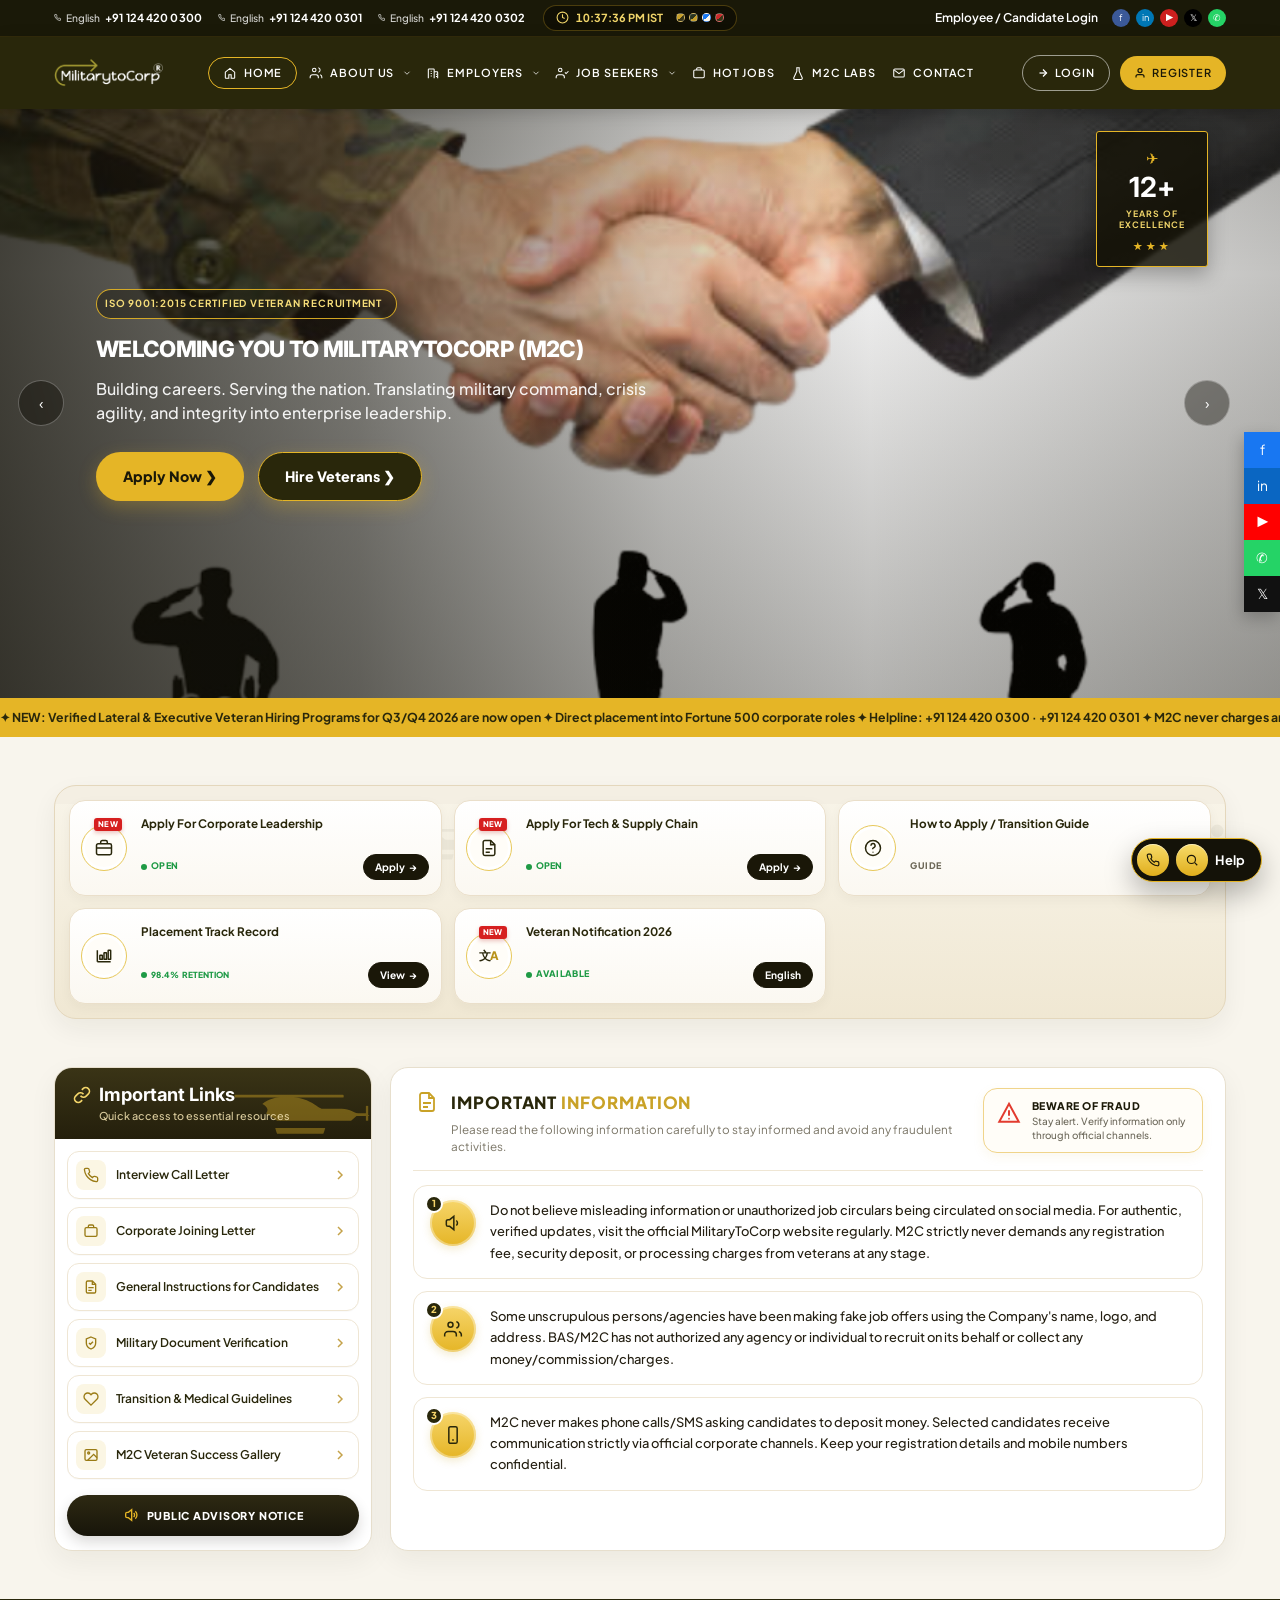
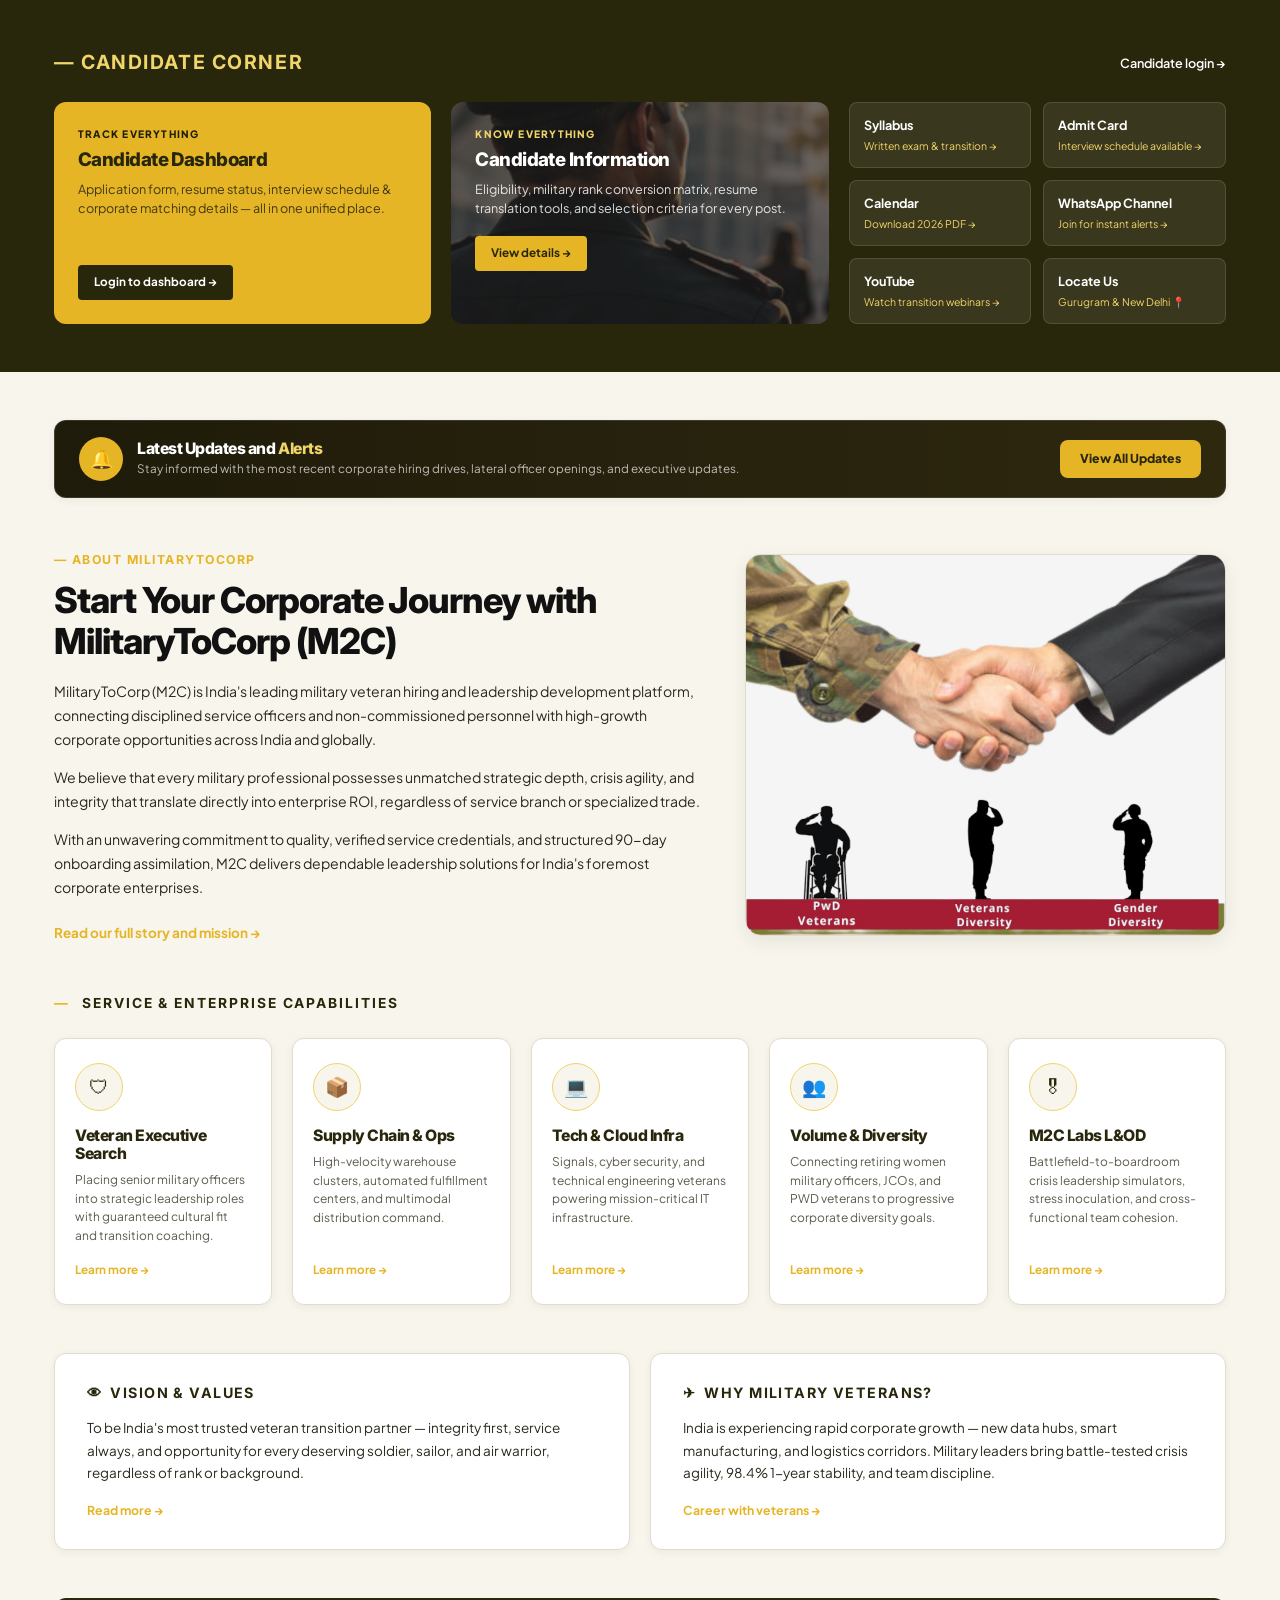
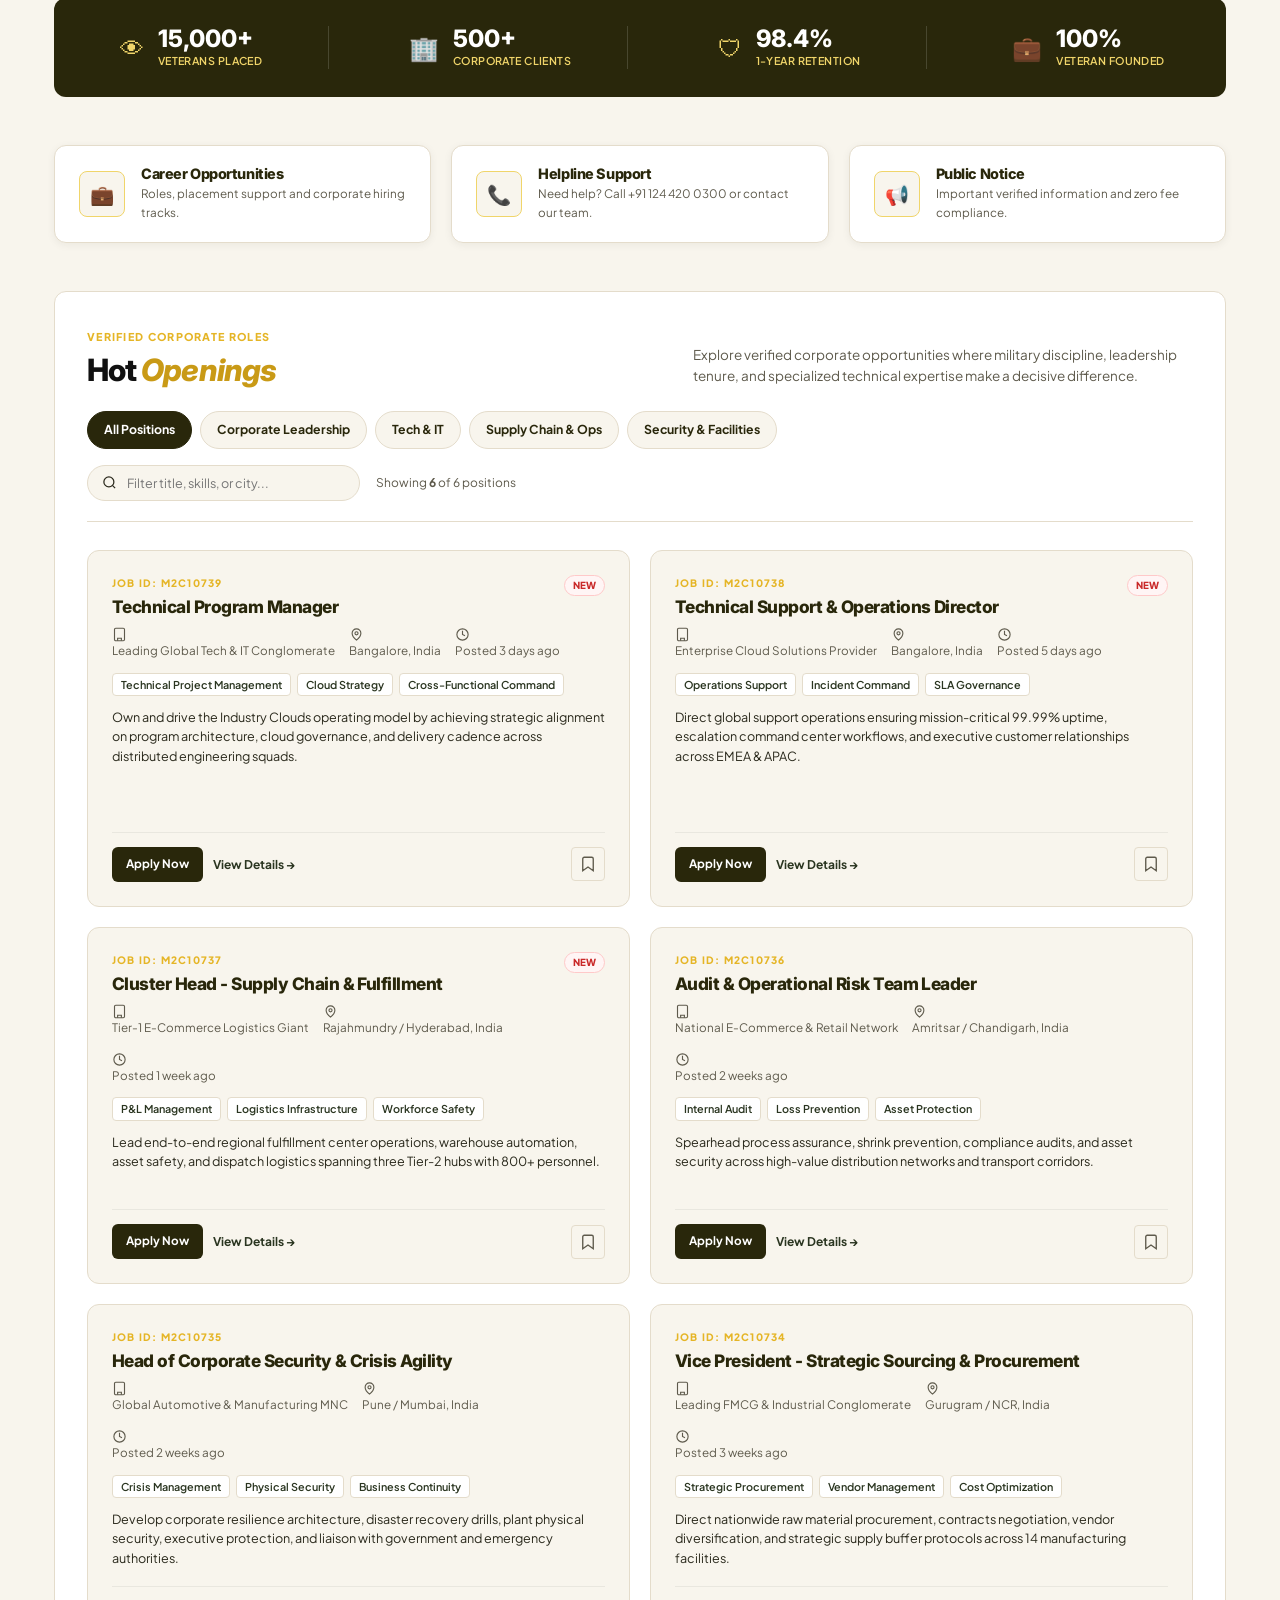
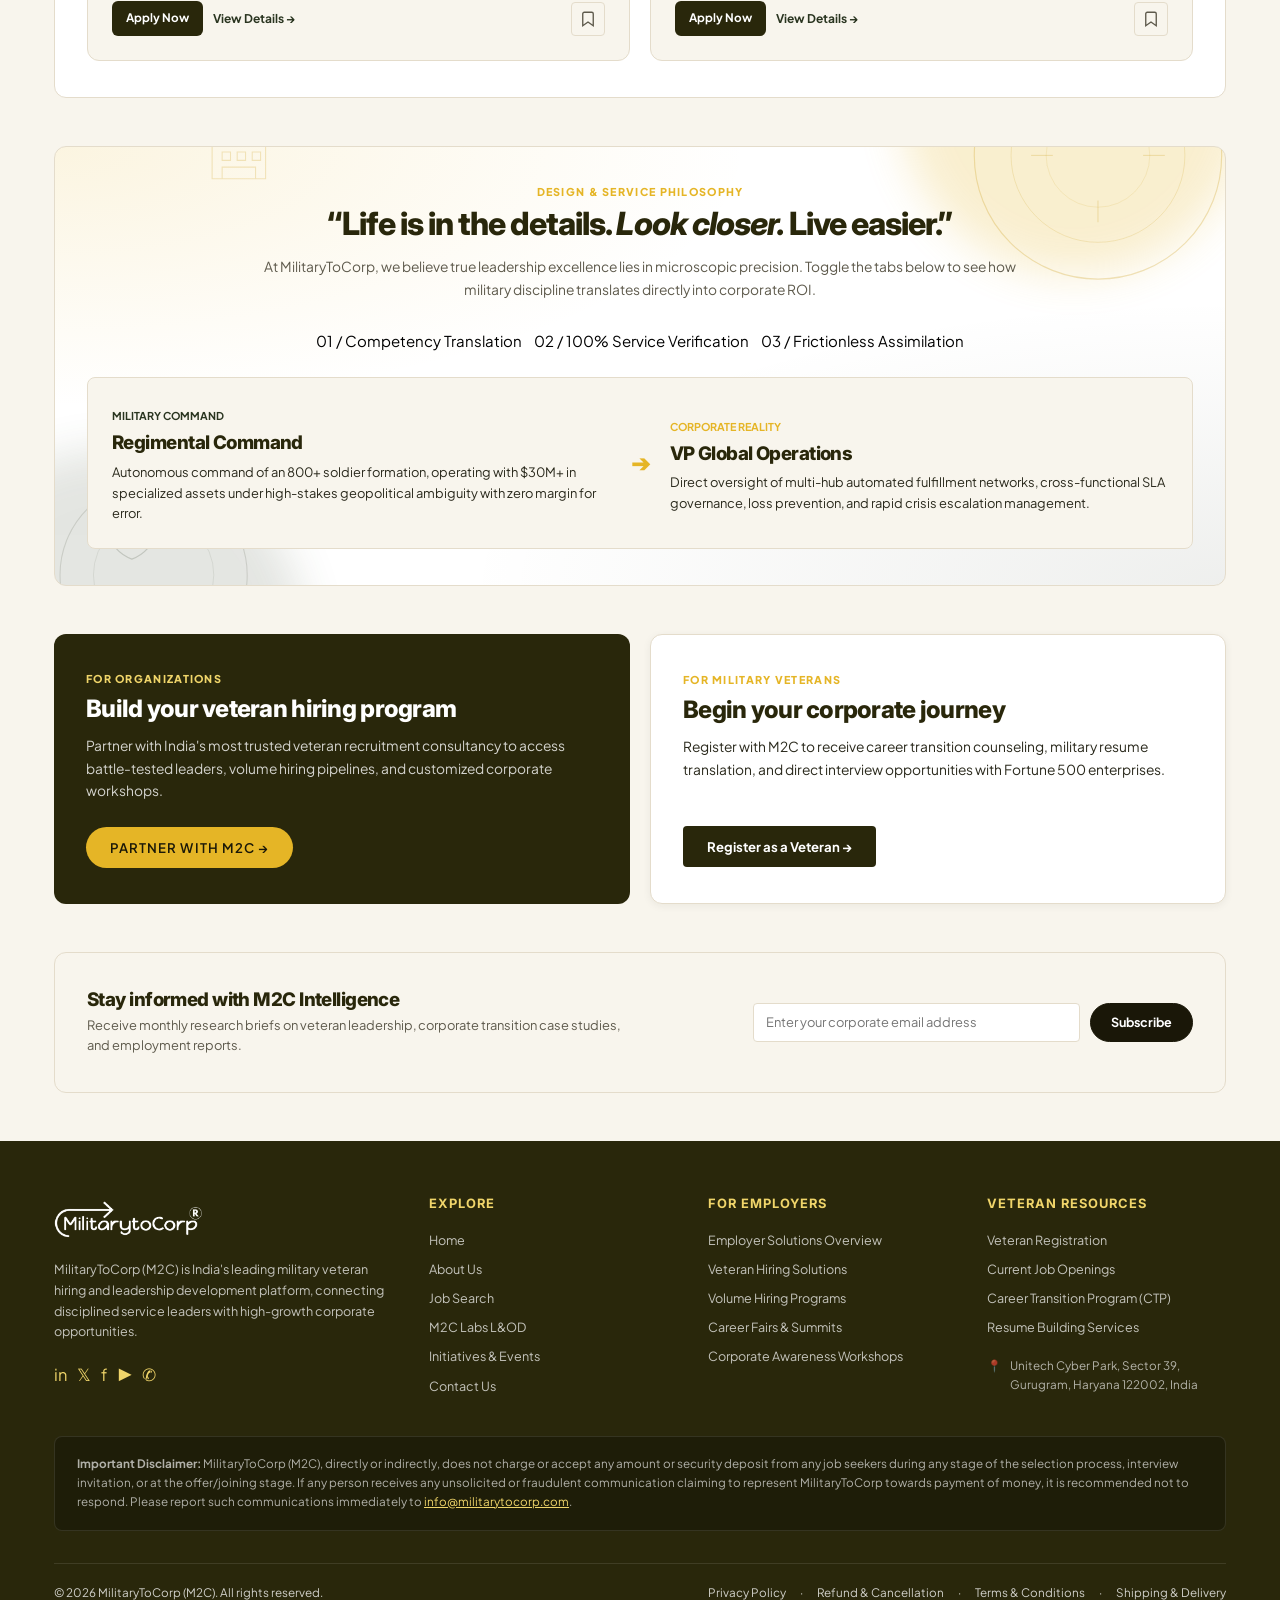
==== militarytocorp-premium-homepage.html @ 1c0c1bf8 "Publish the MilitaryToCorp site so it can be hosted from GitHub and Vercel. Co-authored-by: Cursor <" ====
<!DOCTYPE html>
<html lang="en">
<head>
  <meta charset="UTF-8">
  <meta name="viewport" content="width=device-width, initial-scale=1.0">
  <meta name="description" content="MilitaryToCorp (M2C) connects India's military veterans with corporate opportunities through veteran hiring, lateral leadership search, and executive L&OD programs.">
  <meta name="theme-color" content="#373315">
  <title>MilitaryToCorp (M2C) | Leadership Beyond Service — Veteran Hiring &amp; Corporate Talent</title>
  <link rel="preconnect" href="https://fonts.googleapis.com">
  <link rel="preconnect" href="https://fonts.gstatic.com" crossorigin>
  <link rel="stylesheet" href="styles.css">
</head>
<body>

  <!-- =========================================================================
       1. TOP CONTACT STRIP (Reference Screenshot 1)
       ========================================================================= -->
  <aside class="top-contact-bar" aria-label="Contact and System Info">
    <div class="container top-contact-inner">
      
      <!-- Phone numbers -->
      <div class="top-phone-list">
        <a href="tel:+911244200300" class="top-phone-item">
          <svg width="13" height="13" viewBox="0 0 24 24" fill="none" stroke="currentColor" stroke-width="2.2"><path d="M22 16.92v3a2 2 0 0 1-2.18 2 19.79 19.79 0 0 1-8.63-3.07 19.5 19.5 0 0 1-6-6 19.79 19.79 0 0 1-3.07-8.67A2 2 0 0 1 4.11 2h3a2 2 0 0 1 2 1.72 12.84 12.84 0 0 0 .7 2.81 2 2 0 0 1-.45 2.11L8.09 9.91a16 16 0 0 0 6 6l1.27-1.27a2 2 0 0 1 2.11-.45 12.84 12.84 0 0 0 2.81.7A2 2 0 0 1 22 16.92z"/></svg>
          <small>English</small> <strong>+91 124 420 0300</strong>
        </a>
        <a href="tel:+911244200301" class="top-phone-item">
          <svg width="13" height="13" viewBox="0 0 24 24" fill="none" stroke="currentColor" stroke-width="2.2"><path d="M22 16.92v3a2 2 0 0 1-2.18 2 19.79 19.79 0 0 1-8.63-3.07 19.5 19.5 0 0 1-6-6 19.79 19.79 0 0 1-3.07-8.67A2 2 0 0 1 4.11 2h3a2 2 0 0 1 2 1.72 12.84 12.84 0 0 0 .7 2.81 2 2 0 0 1-.45 2.11L8.09 9.91a16 16 0 0 0 6 6l1.27-1.27a2 2 0 0 1 2.11-.45 12.84 12.84 0 0 0 2.81.7A2 2 0 0 1 22 16.92z"/></svg>
          <small>English</small> <strong>+91 124 420 0301</strong>
        </a>
        <a href="tel:+911244200302" class="top-phone-item">
          <svg width="13" height="13" viewBox="0 0 24 24" fill="none" stroke="currentColor" stroke-width="2.2"><path d="M22 16.92v3a2 2 0 0 1-2.18 2 19.79 19.79 0 0 1-8.63-3.07 19.5 19.5 0 0 1-6-6 19.79 19.79 0 0 1-3.07-8.67A2 2 0 0 1 4.11 2h3a2 2 0 0 1 2 1.72 12.84 12.84 0 0 0 .7 2.81 2 2 0 0 1-.45 2.11L8.09 9.91a16 16 0 0 0 6 6l1.27-1.27a2 2 0 0 1 2.11-.45 12.84 12.84 0 0 0 2.81.7A2 2 0 0 1 22 16.92z"/></svg>
          <small>English</small> <strong>+91 124 420 0302</strong>
        </a>
      </div>

      <!-- Live Clock & Theme Dots -->
      <div class="top-clock-pill">
        <svg width="13" height="13" viewBox="0 0 24 24" fill="none" stroke="currentColor" stroke-width="2"><circle cx="12" cy="12" r="10"/><polyline points="12 6 12 12 16 14"/></svg>
        <span id="liveClock">12:20:00 PM IST</span>
        <div class="top-theme-dots" title="Color Accessibility Harmony">
          <span class="theme-dot" style="background: linear-gradient(135deg, #c59e2a 50%, #373315 50%);"></span>
          <span class="theme-dot" style="background: linear-gradient(135deg, #2a3520 50%, #c59e2a 50%);"></span>
          <span class="theme-dot" style="background: linear-gradient(135deg, #1877f2 50%, #faf7ef 50%);"></span>
          <span class="theme-dot" style="background: linear-gradient(135deg, #c92a2a 50%, #373315 50%);"></span>
        </div>
      </div>

      <!-- Right Group: Login & Social Icons -->
      <div class="top-right-group">
        <a href="https://www.militarytocorp.com/job-seeker/login" class="top-auth-text-link" target="_blank" rel="noopener">Employee / Candidate Login</a>
        <div class="top-social-icons">
          <a href="https://www.facebook.com/militarytocorp" class="top-social-icon social-fb" target="_blank" rel="noopener" aria-label="Facebook">f</a>
          <a href="https://www.linkedin.com/company/militarytocorp/" class="top-social-icon social-in" target="_blank" rel="noopener" aria-label="LinkedIn">in</a>
          <a href="https://www.youtube.com/@militarytocorp" class="top-social-icon social-yt" target="_blank" rel="noopener" aria-label="YouTube">▶</a>
          <a href="https://twitter.com/militarytocorp" class="top-social-icon social-tw" target="_blank" rel="noopener" aria-label="X (Twitter)">𝕏</a>
          <a href="https://whatsapp.com/channel/0029VbAuo9C6xCSLjGIOFV0A" class="top-social-icon social-wa" target="_blank" rel="noopener" aria-label="WhatsApp">✆</a>
        </div>
      </div>

    </div>
  </aside>

  <!-- =========================================================================
       2. BRAND EMBLEM HEADER ROW (Reference Screenshot 1)
       ========================================================================= -->
  <nav class="main-nav-bar" id="mainHeader" aria-label="Main Navigation">
    <div class="container main-nav-inner">

      <div class="nav-left-cluster">
        <a href="index.html" class="nav-brand-link" aria-label="MilitaryToCorp Homepage">
          <img src="assets/logo.png" alt="MilitaryToCorp" class="nav-brand-logo" width="150" height="36">
        </a>

      <!-- Primary Nav Menu -->
      <ul class="nav-menu-list">
        <li>
          <a href="index.html" class="nav-item-link is-home-active" aria-current="page">
            <svg class="nav-ico" width="14" height="14" viewBox="0 0 24 24" fill="none" stroke="currentColor" stroke-width="1.8" aria-hidden="true"><path d="M4 10.5 12 4l8 6.5V20a1 1 0 0 1-1 1h-5v-6H10v6H5a1 1 0 0 1-1-1z"/></svg>
            Home
          </a>
        </li>

        <!-- About Us Dropdown -->
        <li class="nav-item-dropdown">
          <button type="button" class="nav-dropdown-btn" aria-haspopup="true" aria-expanded="false">
            <svg class="nav-ico" width="14" height="14" viewBox="0 0 24 24" fill="none" stroke="currentColor" stroke-width="1.8" aria-hidden="true"><path d="M16 21v-2a4 4 0 0 0-4-4H6a4 4 0 0 0-4 4v2"/><circle cx="9" cy="7" r="3"/><path d="M22 21v-2a4 4 0 0 0-3-3.87"/><path d="M16 3.13a4 4 0 0 1 0 7.75"/></svg>
            About Us
            <svg class="nav-chev" width="10" height="10" viewBox="0 0 24 24" fill="none" stroke="currentColor" stroke-width="2.2"><polyline points="6 9 12 15 18 9"/></svg>
          </button>
          <div class="nav-dropdown-panel" role="menu">
            <a href="about-us.html" class="dropdown-link-item" role="menuitem">About Us Overview</a>
            <a href="about-us.html#philosophy" class="dropdown-link-item" role="menuitem">Our Philosophy</a>
            <a href="about-us.html#vision" class="dropdown-link-item" role="menuitem">Our Vision &amp; Values</a>
            <a href="about-us.html#mission" class="dropdown-link-item" role="menuitem">Our Mission</a>
            <a href="about-us.html#story" class="dropdown-link-item" role="menuitem">Our Story</a>
            <a href="about-us.html#people" class="dropdown-link-item" role="menuitem">Our Leadership Team</a>
          </div>
        </li>

        <!-- Employers Dropdown -->
        <li class="nav-item-dropdown">
          <button type="button" class="nav-dropdown-btn" aria-haspopup="true" aria-expanded="false">
            <svg class="nav-ico" width="14" height="14" viewBox="0 0 24 24" fill="none" stroke="currentColor" stroke-width="1.8" aria-hidden="true"><path d="M4 21V6a1 1 0 0 1 1-1h8a1 1 0 0 1 1 1v15"/><path d="M14 10h5a1 1 0 0 1 1 1v10"/><path d="M8 9h2M8 13h2M8 17h2M17 14h2M17 18h2"/></svg>
            Employers
            <svg class="nav-chev" width="10" height="10" viewBox="0 0 24 24" fill="none" stroke="currentColor" stroke-width="2.2"><polyline points="6 9 12 15 18 9"/></svg>
          </button>
          <div class="nav-dropdown-panel" role="menu">
            <a href="employers.html" class="dropdown-link-item" role="menuitem">Employer Solutions Overview</a>
            <a href="employers.html#hire-veterans" class="dropdown-link-item" role="menuitem">Veteran Hiring Solutions</a>
            <a href="employers.html#volume-hiring" class="dropdown-link-item" role="menuitem">Volume &amp; Diversity Hiring</a>
            <a href="employers.html#career-fairs" class="dropdown-link-item" role="menuitem">Career Fairs &amp; Summits</a>
          </div>
        </li>

        <!-- Job Seekers Dropdown -->
        <li class="nav-item-dropdown">
          <button type="button" class="nav-dropdown-btn" aria-haspopup="true" aria-expanded="false">
            <svg class="nav-ico" width="14" height="14" viewBox="0 0 24 24" fill="none" stroke="currentColor" stroke-width="1.8" aria-hidden="true"><path d="M16 21v-2a4 4 0 0 0-4-4H6a4 4 0 0 0-4 4v2"/><circle cx="9" cy="7" r="3"/><path d="m17 11 2 2 4-4"/></svg>
            Job Seekers
            <svg class="nav-chev" width="10" height="10" viewBox="0 0 24 24" fill="none" stroke="currentColor" stroke-width="2.2"><polyline points="6 9 12 15 18 9"/></svg>
          </button>
          <div class="nav-dropdown-panel" role="menu">
            <a href="job-search.html" class="dropdown-link-item" role="menuitem">Explore Job Search</a>
            <a href="https://www.militarytocorp.com/job-seeker/registration" class="dropdown-link-item" target="_blank" rel="noopener" role="menuitem">Veteran Registration</a>
            <a href="job-search.html#transition-services" class="dropdown-link-item" role="menuitem">Career Transition Program (CTP)</a>
            <a href="job-search.html#resume-services" class="dropdown-link-item" role="menuitem">Military Resume Translation</a>
          </div>
        </li>

        <li><a href="#hot-jobs" class="nav-item-link"><svg class="nav-ico" width="14" height="14" viewBox="0 0 24 24" fill="none" stroke="currentColor" stroke-width="1.8" aria-hidden="true"><rect x="3" y="7" width="18" height="13" rx="2"/><path d="M8 7V5a2 2 0 0 1 2-2h4a2 2 0 0 1 2 2v2"/></svg>Hot Jobs</a></li>
        <li><a href="m2c-labs.html" class="nav-item-link"><svg class="nav-ico" width="14" height="14" viewBox="0 0 24 24" fill="none" stroke="currentColor" stroke-width="1.8" aria-hidden="true"><path d="M9 3h6M10 3v6L4.8 20.2A2 2 0 0 0 6.6 23h10.8a2 2 0 0 0 1.8-2.8L14 9V3"/></svg>M2C Labs</a></li>
        <li><a href="contact-us.html" class="nav-item-link"><svg class="nav-ico" width="14" height="14" viewBox="0 0 24 24" fill="none" stroke="currentColor" stroke-width="1.8" aria-hidden="true"><rect x="3" y="5" width="18" height="14" rx="2"/><path d="m4 7 8 6 8-6"/></svg>Contact</a></li>
      </ul>
      </div>

      <!-- Right Nav Buttons -->
      <div class="nav-actions-right">
        <a href="https://www.militarytocorp.com/job-seeker/login" class="nav-btn-outline" target="_blank" rel="noopener">
          <svg width="12" height="12" viewBox="0 0 24 24" fill="none" stroke="currentColor" stroke-width="2.5"><line x1="5" y1="12" x2="19" y2="12"/><polyline points="12 5 19 12 12 19"/></svg>
          Login
        </a>
        <a href="https://www.militarytocorp.com/job-seeker/registration" class="nav-btn-gold" target="_blank" rel="noopener">
          <svg width="12" height="12" viewBox="0 0 24 24" fill="none" stroke="currentColor" stroke-width="2.5"><path d="M20 21v-2a4 4 0 0 0-4-4H8a4 4 0 0 0-4 4v2"/><circle cx="12" cy="7" r="4"/></svg>
          Register
        </a>
        <button type="button" class="nav-menu-toggle" id="menuToggle" aria-label="Toggle navigation menu">
          ☰
        </button>
      </div>

    </div>
  </nav>

  <!-- Mobile Drawer Backdrop & Drawer -->
  <div class="mobile-drawer-backdrop" id="mobileDrawerBackdrop"></div>
  <aside class="mobile-drawer" id="mobileDrawer" aria-label="Mobile Navigation Drawer">
    <div class="mobile-drawer-header">
      <img src="assets/logo.png" alt="MilitaryToCorp Logo" width="140" height="42">
      <button type="button" class="mobile-drawer-close" id="mobileDrawerClose" aria-label="Close Navigation">✕</button>
    </div>
    <div class="mobile-nav-list">
      <a href="index.html" class="mobile-nav-link is-active">Home</a>
      <div class="mobile-nav-group-title">Company</div>
      <a href="about-us.html" class="mobile-nav-link">About Us Overview</a>
      <a href="about-us.html#philosophy" class="mobile-nav-link">Our Philosophy</a>
      <a href="about-us.html#vision" class="mobile-nav-link">Our Vision &amp; Mission</a>
      <a href="about-us.html#people" class="mobile-nav-link">Our Leadership</a>
      <div class="mobile-nav-group-title">Solutions</div>
      <a href="employers.html" class="mobile-nav-link">Employer Solutions</a>
      <a href="employers.html#hire-veterans" class="mobile-nav-link">Hire Veterans</a>
      <a href="m2c-labs.html" class="mobile-nav-link">M2C Labs L&amp;OD</a>
      <div class="mobile-nav-group-title">Careers &amp; Candidates</div>
      <a href="job-search.html" class="mobile-nav-link">Search Jobs</a>
      <a href="#hot-jobs" class="mobile-nav-link">Hot Openings</a>
      <a href="https://www.militarytocorp.com/job-seeker/registration" class="mobile-nav-link" target="_blank">Veteran Registration</a>
      <a href="contact-us.html" class="mobile-nav-link">Contact Us</a>
    </div>
    <div class="mobile-drawer-footer">
      <a href="employers.html" class="btn btn-forest" style="display: block; text-align: center; margin-bottom: 8px;">Hire Veterans →</a>
      <a href="https://www.militarytocorp.com/job-seeker/login" class="btn btn-outline-champagne" target="_blank" style="display: block; text-align: center;">Candidate Login</a>
    </div>
  </aside>

  <!-- =========================================================================
       FLOATING DOCKS: Right Social Dock & Bottom Help Pill (Reference Screenshot 1)
       ========================================================================= -->
  <div class="floating-social-dock" aria-label="Quick Social Links">
    <a href="https://www.facebook.com/militarytocorp" class="dock-btn dock-fb" target="_blank" rel="noopener" aria-label="Facebook">f</a>
    <a href="https://www.linkedin.com/company/militarytocorp/" class="dock-btn dock-in" target="_blank" rel="noopener" aria-label="LinkedIn">in</a>
    <a href="https://www.youtube.com/@militarytocorp" class="dock-btn dock-yt" target="_blank" rel="noopener" aria-label="YouTube">▶</a>
    <a href="https://whatsapp.com/channel/0029VbAuo9C6xCSLjGIOFV0A" class="dock-btn dock-wa" target="_blank" rel="noopener" aria-label="WhatsApp">✆</a>
    <a href="https://twitter.com/militarytocorp" class="dock-btn dock-tg" target="_blank" rel="noopener" aria-label="X (Twitter)">𝕏</a>
  </div>

  <div class="floating-help-pill" role="button" tabindex="0" aria-label="Instant Assistance Helpline">
    <span class="help-icon-circle" aria-hidden="true">
      <svg width="14" height="14" viewBox="0 0 24 24" fill="none" stroke="currentColor" stroke-width="2"><path d="M22 16.92v3a2 2 0 0 1-2.18 2 19.79 19.79 0 0 1-8.63-3.07 19.5 19.5 0 0 1-6-6 19.79 19.79 0 0 1-3.07-8.67A2 2 0 0 1 4.11 2h3a2 2 0 0 1 2 1.72 12.84 12.84 0 0 0 .7 2.81 2 2 0 0 1-.45 2.11L8.09 9.91a16 16 0 0 0 6 6l1.27-1.27a2 2 0 0 1 2.11-.45 12.84 12.84 0 0 0 2.81.7A2 2 0 0 1 22 16.92z"/></svg>
    </span>
    <span class="help-icon-circle" aria-hidden="true">
      <svg width="14" height="14" viewBox="0 0 24 24" fill="none" stroke="currentColor" stroke-width="2"><circle cx="11" cy="11" r="7"/><line x1="21" y1="21" x2="16.65" y2="16.65"/></svg>
    </span>
    <span>Help</span>
  </div>

  <main id="mainContent">

    <!-- =========================================================================
         4. HERO SECTION WITH EXCELLENCE SHIELD (Reference Screenshot 1)
         ========================================================================= -->
    <section class="hero-ref-banner" aria-label="Hero Introduction">
      <img src="assets/veteran-hiring.png" alt="Military Veterans Transitioning to Corporate Leadership" class="hero-ref-bg">
      <div class="hero-ref-overlay"></div>

      <!-- Excellence Ribbon Shield Badge pinned at top right -->
      <div class="hero-excellence-shield">
        <div class="shield-icon">✈</div>
        <div class="shield-number">12+</div>
        <span class="shield-label">Years of Excellence</span>
        <div class="shield-stars">★★★</div>
      </div>

      <!-- Carousel Navigation Arrows -->
      <button type="button" class="hero-carousel-arrow arrow-prev" aria-label="Previous Slide">‹</button>
      <button type="button" class="hero-carousel-arrow arrow-next" aria-label="Next Slide">›</button>

      <div class="container hero-ref-content-wrap">
        <div></div> <!-- Left balance spacer -->
        <div class="hero-ref-right">
          <span class="hero-cert-pill">ISO 9001:2015 CERTIFIED VETERAN RECRUITMENT</span>
          <h1 class="hero-ref-heading">
            WELCOMING YOU TO <span>MILITARYTOCORP (M2C)</span>
          </h1>
          <p class="hero-ref-tagline">
            Building careers. Serving the nation. Translating military command, crisis agility, and integrity into enterprise leadership.
          </p>
          <div style="display: flex; gap: 14px; flex-wrap: wrap;">
            <a href="#hot-jobs" class="hero-ref-btn">Apply Now ❯</a>
            <a href="employers.html" class="hero-ref-btn" style="background-color: var(--bas-dark); color: #FFFFFF; border: 1px solid var(--bas-gold);">
              Hire Veterans ❯
            </a>
          </div>
        </div>
      </div>
    </section>

    <!-- =========================================================================
         5. RUNNING NEWS MARQUEE STRIP (Reference Screenshot 2)
         ========================================================================= -->
    <div class="news-marquee-strip" aria-label="Live Announcements Marquee">
      <div class="marquee-content-track">
        ✦ NEW: Verified Lateral &amp; Executive Veteran Hiring Programs for Q3/Q4 2026 are now open 
        ✦ Direct placement into Fortune 500 corporate roles 
        ✦ Helpline: <strong>+91 124 420 0300</strong> · <strong>+91 124 420 0301</strong> 
        ✦ M2C never charges any registration fees or placement commission from job-seeking military veterans 
        ✦ Beware of fake recruitment calls, unverified job offers, and money requests 
        ✦ Apply well before the closing date — fast-track interview scheduling in progress 
        ✦ M2C Labs Leadership Simulation workshops now open for enterprise registration 
        ✦ Over 15,000+ veterans placed with 98.4% 1-year retention across India 
        ✦ NEW: Verified Lateral &amp; Executive Veteran Hiring Programs for Q3/Q4 2026 are now open 
        ✦ Direct placement into Fortune 500 corporate roles 
        ✦ Helpline: <strong>+91 124 420 0300</strong> · <strong>+91 124 420 0301</strong>
      </div>
    </div>

    <!-- Container wrapper for Middle Sections -->
    <div class="container">

      <!-- =========================================================================
           6. TOP HORIZONTAL QUICK-ACTION CARDS (Reference Screenshot 2)
           ========================================================================= -->
      <section class="quick-action-strip" aria-label="Quick Action Triggers">
        <div class="quick-action-grid">

          <div class="quick-action-card">
            <div class="action-icon-circle">
              <span class="action-badge-new">NEW</span>
              <svg width="20" height="20" viewBox="0 0 24 24" fill="none" stroke="currentColor" stroke-width="1.8" aria-hidden="true"><rect x="3" y="7" width="18" height="13" rx="2"/><path d="M8 7V5a2 2 0 0 1 2-2h4a2 2 0 0 1 2 2v2"/><path d="M3 12h18"/></svg>
            </div>
            <div class="action-text-area">
              <div class="action-title">Apply For Corporate Leadership</div>
              <div class="action-status-btn-row">
                <span class="action-status-tag"><span class="status-dot" aria-hidden="true"></span>OPEN</span>
                <a href="#hot-jobs" class="action-btn-mini">Apply <span aria-hidden="true">→</span></a>
              </div>
            </div>
          </div>

          <div class="quick-action-card">
            <div class="action-icon-circle">
              <span class="action-badge-new">NEW</span>
              <svg width="20" height="20" viewBox="0 0 24 24" fill="none" stroke="currentColor" stroke-width="1.8" aria-hidden="true"><path d="M14 3H7a2 2 0 0 0-2 2v14a2 2 0 0 0 2 2h10a2 2 0 0 0 2-2V8z"/><path d="M14 3v5h5"/><path d="M8 13h8M8 17h5"/></svg>
            </div>
            <div class="action-text-area">
              <div class="action-title">Apply For Tech &amp; Supply Chain</div>
              <div class="action-status-btn-row">
                <span class="action-status-tag"><span class="status-dot" aria-hidden="true"></span>OPEN</span>
                <a href="#hot-jobs" class="action-btn-mini">Apply <span aria-hidden="true">→</span></a>
              </div>
            </div>
          </div>

          <div class="quick-action-card">
            <div class="action-icon-circle">
              <svg width="20" height="20" viewBox="0 0 24 24" fill="none" stroke="currentColor" stroke-width="1.8" aria-hidden="true"><circle cx="12" cy="12" r="9"/><path d="M9.5 9.2a2.5 2.5 0 1 1 3.3 2.4c-.8.35-1.3.9-1.3 1.8"/><circle cx="12" cy="17" r="0.7" fill="currentColor" stroke="none"/></svg>
            </div>
            <div class="action-text-area">
              <div class="action-title">How to Apply / Transition Guide</div>
              <div class="action-status-btn-row">
                <span class="action-status-tag is-muted">GUIDE</span>
                <a href="job-search.html#transition-services" class="action-btn-mini">View <span aria-hidden="true">→</span></a>
              </div>
            </div>
          </div>

          <div class="quick-action-card">
            <div class="action-icon-circle">
              <svg width="20" height="20" viewBox="0 0 24 24" fill="none" stroke="currentColor" stroke-width="1.8" aria-hidden="true"><path d="M4 19V5M4 19h16"/><rect x="7" y="11" width="3" height="5" rx="0.5"/><rect x="12" y="8" width="3" height="8" rx="0.5"/><rect x="17" y="5" width="3" height="11" rx="0.5"/></svg>
            </div>
            <div class="action-text-area">
              <div class="action-title">Placement Track Record</div>
              <div class="action-status-btn-row">
                <span class="action-status-tag is-long"><span class="status-dot" aria-hidden="true"></span>98.4% RETENTION</span>
                <a href="#counterStrip" class="action-btn-mini">View <span aria-hidden="true">→</span></a>
              </div>
            </div>
          </div>

          <div class="quick-action-card">
            <div class="action-icon-circle">
              <span class="action-badge-new">NEW</span>
              <span class="action-lang-mark" aria-hidden="true">文<span>A</span></span>
            </div>
            <div class="action-text-area">
              <div class="action-title">Veteran Notification 2026</div>
              <div class="action-status-btn-row">
                <span class="action-status-tag"><span class="status-dot" aria-hidden="true"></span>AVAILABLE</span>
                <a href="job-search.html" class="action-btn-mini">English</a>
              </div>
            </div>
          </div>

        </div>
      </section>

      <!-- =========================================================================
           7. TWO-COLUMN: IMPORTANT LINKS VS IMPORTANT INFO (Reference Screenshot 2)
           ========================================================================= -->
      <section class="split-links-info-grid" aria-label="Important Links and Candidate Advisory">
        
        <!-- Left: Important Links Box -->
        <div class="important-links-box">
          <div class="links-header-banner">
            <div class="links-header-copy">
              <div class="links-header-title">
                <svg width="18" height="18" viewBox="0 0 24 24" fill="none" stroke="currentColor" stroke-width="2.2" aria-hidden="true"><path d="M10 13a5 5 0 0 0 7.54.54l3-3a5 5 0 0 0-7.07-7.07l-1.72 1.71"/><path d="M14 11a5 5 0 0 0-7.54-.54l-3 3a5 5 0 0 0 7.07 7.07l1.71-1.71"/></svg>
                Important Links
              </div>
              <p class="links-header-sub">Quick access to essential resources</p>
            </div>
          </div>
          <div class="links-vertical-list">
            <a href="job-search.html" class="link-chevron-item">
              <span class="link-item-main">
                <span class="link-item-icon" aria-hidden="true"><svg width="16" height="16" viewBox="0 0 24 24" fill="none" stroke="currentColor" stroke-width="2"><path d="M22 16.92v3a2 2 0 0 1-2.18 2 19.79 19.79 0 0 1-8.63-3.07 19.5 19.5 0 0 1-6-6 19.79 19.79 0 0 1-3.07-8.67A2 2 0 0 1 4.11 2h3a2 2 0 0 1 2 1.72 12.84 12.84 0 0 0 .7 2.81 2 2 0 0 1-.45 2.11L8.09 9.91a16 16 0 0 0 6 6l1.27-1.27a2 2 0 0 1 2.11-.45 12.84 12.84 0 0 0 2.81.7A2 2 0 0 1 22 16.92z"/></svg></span>
                <span class="link-item-label">Interview Call Letter</span>
              </span>
              <span class="link-chevron" aria-hidden="true"><svg width="16" height="16" viewBox="0 0 24 24" fill="none" stroke="currentColor" stroke-width="2.2"><polyline points="9 18 15 12 9 6"/></svg></span>
            </a>
            <a href="job-search.html" class="link-chevron-item">
              <span class="link-item-main">
                <span class="link-item-icon" aria-hidden="true"><svg width="16" height="16" viewBox="0 0 24 24" fill="none" stroke="currentColor" stroke-width="2"><rect x="3" y="7" width="18" height="13" rx="2"/><path d="M8 7V5a2 2 0 0 1 2-2h4a2 2 0 0 1 2 2v2"/></svg></span>
                <span class="link-item-label">Corporate Joining Letter</span>
              </span>
              <span class="link-chevron" aria-hidden="true"><svg width="16" height="16" viewBox="0 0 24 24" fill="none" stroke="currentColor" stroke-width="2.2"><polyline points="9 18 15 12 9 6"/></svg></span>
            </a>
            <a href="about-us.html#philosophy" class="link-chevron-item">
              <span class="link-item-main">
                <span class="link-item-icon" aria-hidden="true"><svg width="16" height="16" viewBox="0 0 24 24" fill="none" stroke="currentColor" stroke-width="2"><path d="M14 3H7a2 2 0 0 0-2 2v14a2 2 0 0 0 2 2h10a2 2 0 0 0 2-2V8z"/><path d="M14 3v5h5"/><path d="M8 13h8M8 17h5"/></svg></span>
                <span class="link-item-label">General Instructions for Candidates</span>
              </span>
              <span class="link-chevron" aria-hidden="true"><svg width="16" height="16" viewBox="0 0 24 24" fill="none" stroke="currentColor" stroke-width="2.2"><polyline points="9 18 15 12 9 6"/></svg></span>
            </a>
            <a href="employers.html" class="link-chevron-item">
              <span class="link-item-main">
                <span class="link-item-icon" aria-hidden="true"><svg width="16" height="16" viewBox="0 0 24 24" fill="none" stroke="currentColor" stroke-width="2"><path d="M12 3l7 3v6c0 4.2-2.8 7.4-7 9-4.2-1.6-7-4.8-7-9V6l7-3z"/><path d="M9 12l2 2 4-4"/></svg></span>
                <span class="link-item-label">Military Document Verification</span>
              </span>
              <span class="link-chevron" aria-hidden="true"><svg width="16" height="16" viewBox="0 0 24 24" fill="none" stroke="currentColor" stroke-width="2.2"><polyline points="9 18 15 12 9 6"/></svg></span>
            </a>
            <a href="job-search.html#transition-services" class="link-chevron-item">
              <span class="link-item-main">
                <span class="link-item-icon" aria-hidden="true"><svg width="16" height="16" viewBox="0 0 24 24" fill="none" stroke="currentColor" stroke-width="2"><path d="M20.84 4.61a5.5 5.5 0 0 0-7.78 0L12 5.67l-1.06-1.06a5.5 5.5 0 0 0-7.78 7.78L12 21.23l8.84-8.84a5.5 5.5 0 0 0 0-7.78z"/></svg></span>
                <span class="link-item-label">Transition &amp; Medical Guidelines</span>
              </span>
              <span class="link-chevron" aria-hidden="true"><svg width="16" height="16" viewBox="0 0 24 24" fill="none" stroke="currentColor" stroke-width="2.2"><polyline points="9 18 15 12 9 6"/></svg></span>
            </a>
            <a href="about-us.html#initiatives" class="link-chevron-item">
              <span class="link-item-main">
                <span class="link-item-icon" aria-hidden="true"><svg width="16" height="16" viewBox="0 0 24 24" fill="none" stroke="currentColor" stroke-width="2"><rect x="3" y="4" width="18" height="16" rx="2"/><circle cx="8.5" cy="9" r="1.5"/><path d="M21 16l-5-5-9 9"/></svg></span>
                <span class="link-item-label">M2C Veteran Success Gallery</span>
              </span>
              <span class="link-chevron" aria-hidden="true"><svg width="16" height="16" viewBox="0 0 24 24" fill="none" stroke="currentColor" stroke-width="2.2"><polyline points="9 18 15 12 9 6"/></svg></span>
            </a>
          </div>
          <a href="#fraudAdvisory" class="public-notice-pill-btn">
            <svg width="16" height="16" viewBox="0 0 24 24" fill="none" stroke="currentColor" stroke-width="2" aria-hidden="true"><path d="M4 10v4a2 2 0 0 0 2 2h2l5 4V4L8 8H6a2 2 0 0 0-2 2z"/><path d="M16 9a4 4 0 0 1 0 6"/><path d="M18.5 6.5a7.5 7.5 0 0 1 0 11"/></svg>
            Public Advisory Notice
          </a>
        </div>

        <!-- Right: Important Info Box with Fraud Warning -->
        <div class="important-info-box" id="fraudAdvisory">
          <div class="info-header-row">
            <div class="info-header-copy">
              <div class="info-title-line">
                <span class="info-doc-icon" aria-hidden="true">
                  <svg width="24" height="24" viewBox="0 0 24 24" fill="none" stroke="currentColor" stroke-width="1.8"><path d="M14 3H7a2 2 0 0 0-2 2v14a2 2 0 0 0 2 2h10a2 2 0 0 0 2-2V8z"/><path d="M14 3v5h5"/><path d="M8 13h8M8 17h5"/></svg>
                </span>
                <h2 class="info-header-title">Important <span class="info-title-gold">Information</span></h2>
              </div>
              <p class="info-header-sub">Please read the following information carefully to stay informed and avoid any fraudulent activities.</p>
            </div>
            <div class="fraud-alert-pill">
              <span class="fraud-alert-icon" aria-hidden="true">
                <svg width="26" height="26" viewBox="0 0 24 24" fill="none" stroke="currentColor" stroke-width="1.8"><path d="M12 3.5l9 16.5H3L12 3.5z"/><path d="M12 9.5v5"/><circle cx="12" cy="17.2" r="0.8" fill="currentColor" stroke="none"/></svg>
              </span>
              <span class="fraud-alert-copy">
                <strong>BEWARE OF FRAUD</strong>
                <small>Stay alert. Verify information only through official channels.</small>
              </span>
            </div>
          </div>

          <div class="info-numbered-list">

            <div class="info-item-row">
              <div class="info-number-circle">
                <span class="info-num">1</span>
                <svg width="20" height="20" viewBox="0 0 24 24" fill="none" stroke="currentColor" stroke-width="1.8" aria-hidden="true"><path d="M4 10v4a2 2 0 0 0 2 2h2l5 4V4L8 8H6a2 2 0 0 0-2 2z"/><path d="M16 9a4 4 0 0 1 0 6"/></svg>
              </div>
              <div class="info-item-text">
                <p class="info-english">Do not believe misleading information or unauthorized job circulars being circulated on social media. For authentic, verified updates, visit the official MilitaryToCorp website regularly. M2C strictly never demands any registration fee, security deposit, or processing charges from veterans at any stage.</p>
              </div>
            </div>

            <div class="info-item-row">
              <div class="info-number-circle">
                <span class="info-num">2</span>
                <svg width="20" height="20" viewBox="0 0 24 24" fill="none" stroke="currentColor" stroke-width="1.8" aria-hidden="true"><path d="M16 21v-2a4 4 0 0 0-4-4H6a4 4 0 0 0-4 4v2"/><circle cx="9" cy="7" r="3"/><path d="M22 21v-2a4 4 0 0 0-3-3.87"/><path d="M16 3.13a4 4 0 0 1 0 7.75"/></svg>
              </div>
              <div class="info-item-text">
                <p class="info-english">Some unscrupulous persons/agencies have been making fake job offers using the Company's name, logo, and address. BAS/M2C has not authorized any agency or individual to recruit on its behalf or collect any money/commission/charges.</p>
              </div>
            </div>

            <div class="info-item-row">
              <div class="info-number-circle">
                <span class="info-num">3</span>
                <svg width="20" height="20" viewBox="0 0 24 24" fill="none" stroke="currentColor" stroke-width="1.8" aria-hidden="true"><rect x="7" y="2" width="10" height="20" rx="2"/><path d="M11 18h2"/></svg>
              </div>
              <div class="info-item-text">
                <p class="info-english">M2C never makes phone calls/SMS asking candidates to deposit money. Selected candidates receive communication strictly via official corporate channels. Keep your registration details and mobile numbers confidential.</p>
              </div>
            </div>

          </div>
        </div>

      </section>

    </div> <!-- End container -->

    <!-- =========================================================================
         8. CANDIDATE CORNER BAND (Reference Screenshot 3)
         ========================================================================= -->
    <section class="candidate-corner-band" aria-label="Candidate Corner Portal">
      <div class="container">
        
        <div class="corner-top-row">
          <div class="corner-section-title">— CANDIDATE CORNER</div>
          <a href="https://www.militarytocorp.com/job-seeker/login" class="corner-login-link" target="_blank" rel="noopener">Candidate login →</a>
        </div>

        <div class="corner-cards-grid">
          
          <!-- Card 1: Warm Golden Dashboard Card -->
          <div class="corner-card-gold">
            <div>
              <span class="eyebrow" style="color: var(--bas-dark-deep); font-size: 0.68rem;">TRACK EVERYTHING</span>
              <h4>Candidate Dashboard</h4>
              <p>Application form, resume status, interview schedule &amp; corporate matching details — all in one unified place.</p>
            </div>
            <a href="https://www.militarytocorp.com/job-seeker/login" class="corner-btn-dark" target="_blank" rel="noopener">
              Login to dashboard →
            </a>
          </div>

          <!-- Card 2: Image Overlay Information Card -->
          <div class="corner-card-image">
            <img src="assets/hero-detail.jpg" alt="Military Candidate Career Transition Information" width="400" height="280">
            <div class="corner-card-image-content">
              <span class="eyebrow" style="color: var(--bas-gold-light); font-size: 0.68rem;">KNOW EVERYTHING</span>
              <h4>Candidate Information</h4>
              <p>Eligibility, military rank conversion matrix, resume translation tools, and selection criteria for every post.</p>
              <a href="job-search.html#transition-services" class="corner-btn-dark" style="background-color: var(--bas-gold); color: var(--bas-dark);">
                View details →
              </a>
            </div>
          </div>

          <!-- Card 3: 2x3 Quick Links Grid -->
          <div class="corner-quick-links-grid">
            <a href="job-search.html#transition-services" class="corner-quick-link-card">
              <strong>Syllabus</strong>
              <small>Written exam &amp; transition →</small>
            </a>
            <a href="job-search.html" class="corner-quick-link-card">
              <strong>Admit Card</strong>
              <small>Interview schedule available →</small>
            </a>
            <a href="job-search.html" class="corner-quick-link-card">
              <strong>Calendar</strong>
              <small>Download 2026 PDF →</small>
            </a>
            <a href="https://whatsapp.com/channel/0029VbAuo9C6xCSLjGIOFV0A" class="corner-quick-link-card" target="_blank" rel="noopener">
              <strong>WhatsApp Channel</strong>
              <small>Join for instant alerts →</small>
            </a>
            <a href="https://www.youtube.com/@militarytocorp" class="corner-quick-link-card" target="_blank" rel="noopener">
              <strong>YouTube</strong>
              <small>Watch transition webinars →</small>
            </a>
            <a href="contact-us.html" class="corner-quick-link-card">
              <strong>Locate Us</strong>
              <small>Gurugram &amp; New Delhi 📍</small>
            </a>
          </div>

        </div>

      </div>
    </section>

    <!-- Container wrapper for Lower Sections -->
    <div class="container">

      <!-- =========================================================================
           9. LATEST UPDATES AND ALERTS RIBBON (Reference Screenshot 3)
           ========================================================================= -->
      <section class="updates-alert-ribbon" aria-label="Latest Announcements Ribbon">
        <div class="updates-left-block">
          <div class="updates-bell-circle">🔔</div>
          <div class="updates-copy">
            <h4>Latest Updates and <span>Alerts</span></h4>
            <p>Stay informed with the most recent corporate hiring drives, lateral officer openings, and executive updates.</p>
          </div>
        </div>
        <a href="#hot-jobs" class="updates-view-btn">View All Updates</a>
      </section>

      <!-- =========================================================================
           10. ABOUT MILITARYTOCORP SECTION (Reference Screenshot 3)
           ========================================================================= -->
      <section class="about-bas-grid" aria-label="About MilitaryToCorp">
        <div class="about-lead-copy">
          <span class="about-eyebrow">— ABOUT MILITARYTOCORP</span>
          <h2 class="about-heading">
            Start Your Corporate Journey with MilitaryToCorp (M2C)
          </h2>
          <p>
            MilitaryToCorp (M2C) is India's leading military veteran hiring and leadership development platform, connecting disciplined service officers and non-commissioned personnel with high-growth corporate opportunities across India and globally.
          </p>
          <p>
            We believe that every military professional possesses unmatched strategic depth, crisis agility, and integrity that translate directly into enterprise ROI, regardless of service branch or specialized trade.
          </p>
          <p>
            With an unwavering commitment to quality, verified service credentials, and structured 90-day onboarding assimilation, M2C delivers dependable leadership solutions for India's foremost corporate enterprises.
          </p>
          <div style="margin-top: 20px;">
            <a href="about-us.html" class="service-link-cta" style="font-size: 0.9rem;">
              Read our full story and mission →
            </a>
          </div>
        </div>

        <div class="about-photo-frame">
          <img src="assets/veteran-hiring.png" alt="MilitaryToCorp leadership team and military veterans in enterprise roles" width="600" height="380">
        </div>
      </section>

      <!-- =========================================================================
           11. SERVICE & CAPABILITIES SECTION (Reference Screenshot 4)
           ========================================================================= -->
      <section class="services-section-wrapper" aria-label="Enterprise Services and Capabilities">
        <div class="section-ribbon-title">SERVICE &amp; ENTERPRISE CAPABILITIES</div>
        
        <div class="services-cards-row">
          
          <!-- Service 1 -->
          <article class="service-clean-card">
            <div class="service-icon-box">🛡</div>
            <h4>Veteran Executive Search</h4>
            <p>Placing senior military officers into strategic leadership roles with guaranteed cultural fit and transition coaching.</p>
            <a href="employers.html#hire-veterans" class="service-link-cta">Learn more →</a>
          </article>

          <!-- Service 2 -->
          <article class="service-clean-card">
            <div class="service-icon-box">📦</div>
            <h4>Supply Chain &amp; Ops</h4>
            <p>High-velocity warehouse clusters, automated fulfillment centers, and multimodal distribution command.</p>
            <a href="employers.html" class="service-link-cta">Learn more →</a>
          </article>

          <!-- Service 3 -->
          <article class="service-clean-card">
            <div class="service-icon-box">💻</div>
            <h4>Tech &amp; Cloud Infra</h4>
            <p>Signals, cyber security, and technical engineering veterans powering mission-critical IT infrastructure.</p>
            <a href="employers.html" class="service-link-cta">Learn more →</a>
          </article>

          <!-- Service 4 -->
          <article class="service-clean-card">
            <div class="service-icon-box">👥</div>
            <h4>Volume &amp; Diversity</h4>
            <p>Connecting retiring women military officers, JCOs, and PWD veterans to progressive corporate diversity goals.</p>
            <a href="employers.html#volume-hiring" class="service-link-cta">Learn more →</a>
          </article>

          <!-- Service 5 -->
          <article class="service-clean-card">
            <div class="service-icon-box">🎖</div>
            <h4>M2C Labs L&amp;OD</h4>
            <p>Battlefield-to-boardroom crisis leadership simulators, stress inoculation, and cross-functional team cohesion.</p>
            <a href="m2c-labs.html" class="service-link-cta">Learn more →</a>
          </article>

        </div>
      </section>

      <!-- =========================================================================
           12. VISION & VALUES + WHY VETERANS SPLIT (Reference Screenshot 4)
           ========================================================================= -->
      <section class="vision-values-split-row" aria-label="Vision and Value Proposition">
        
        <div class="wide-feature-card">
          <div class="wide-feature-card-header">
            <span>👁</span> VISION &amp; VALUES
          </div>
          <p>
            To be India's most trusted veteran transition partner — integrity first, service always, and opportunity for every deserving soldier, sailor, and air warrior, regardless of rank or background.
          </p>
          <a href="about-us.html#vision">Read more →</a>
        </div>

        <div class="wide-feature-card">
          <div class="wide-feature-card-header">
            <span>✈</span> WHY MILITARY VETERANS?
          </div>
          <p>
            India is experiencing rapid corporate growth — new data hubs, smart manufacturing, and logistics corridors. Military leaders bring battle-tested crisis agility, 98.4% 1-year stability, and team discipline.
          </p>
          <a href="employers.html">Career with veterans →</a>
        </div>

      </section>

      <!-- =========================================================================
           13. STATISTICS COUNTER STRIP (Reference Screenshot 4)
           ========================================================================= -->
      <section class="stats-counter-strip" id="counterStrip" aria-label="Key Performance Statistics">
        <div class="stats-counter-grid">
          
          <div class="stat-box-ref">
            <div class="stat-ref-icon">👁</div>
            <div>
              <div class="stat-ref-number">15,000+</div>
              <div class="stat-ref-label">Veterans Placed</div>
            </div>
          </div>

          <div class="stat-box-ref">
            <div class="stat-ref-icon">🏢</div>
            <div>
              <div class="stat-ref-number">500+</div>
              <div class="stat-ref-label">Corporate Clients</div>
            </div>
          </div>

          <div class="stat-box-ref">
            <div class="stat-ref-icon">🛡</div>
            <div>
              <div class="stat-ref-number">98.4%</div>
              <div class="stat-ref-label">1-Year Retention</div>
            </div>
          </div>

          <div class="stat-box-ref">
            <div class="stat-ref-icon">💼</div>
            <div>
              <div class="stat-ref-number">100%</div>
              <div class="stat-ref-label">Veteran Founded</div>
            </div>
          </div>

        </div>
      </section>

      <!-- =========================================================================
           14. BOTTOM HELP TRIO CARDS (Reference Screenshot 4)
           ========================================================================= -->
      <section class="bottom-help-trio-row" aria-label="Support and Information Cards">
        
        <div class="bottom-trio-card">
          <div class="trio-icon-box">💼</div>
          <div class="trio-text">
            <h4>Career Opportunities</h4>
            <p>Roles, placement support and corporate hiring tracks.</p>
          </div>
        </div>

        <div class="bottom-trio-card" id="helplineCard">
          <div class="trio-icon-box">📞</div>
          <div class="trio-text">
            <h4>Helpline Support</h4>
            <p>Need help? Call +91 124 420 0300 or contact our team.</p>
          </div>
        </div>

        <div class="bottom-trio-card">
          <div class="trio-icon-box">📢</div>
          <div class="trio-text">
            <h4>Public Notice</h4>
            <p>Important verified information and zero fee compliance.</p>
          </div>
        </div>

      </section>

      <!-- =========================================================================
           15. HOT JOBS SECTION (PRESERVED COMPLETE REAL-TIME PORTAL)
           ========================================================================= -->
      <section class="jobs-section" id="hot-jobs" aria-label="Current Veteran Job Openings">
        
        <div class="section-header-split" style="display: flex; justify-content: space-between; align-items: flex-end; margin-bottom: 24px;">
          <div>
            <span class="eyebrow">Verified Corporate Roles</span>
            <h2 class="section-title">Hot <em>Openings</em></h2>
          </div>
          <p class="section-lead" style="max-width: 500px; margin: 0; color: var(--bas-text-muted); font-size: 0.9rem;">
            Explore verified corporate opportunities where military discipline, leadership tenure, and specialized technical expertise make a decisive difference.
          </p>
        </div>

        <!-- Interactive Toolbar -->
        <div class="jobs-toolbar">
          <div class="jobs-filter-tabs" role="tablist" aria-label="Filter Jobs by Category">
            <button type="button" class="jobs-tab-btn is-active" data-category="all" role="tab" aria-selected="true">All Positions</button>
            <button type="button" class="jobs-tab-btn" data-category="leadership" role="tab" aria-selected="false">Corporate Leadership</button>
            <button type="button" class="jobs-tab-btn" data-category="tech" role="tab" aria-selected="false">Tech &amp; IT</button>
            <button type="button" class="jobs-tab-btn" data-category="operations" role="tab" aria-selected="false">Supply Chain &amp; Ops</button>
            <button type="button" class="jobs-tab-btn" data-category="security" role="tab" aria-selected="false">Security &amp; Facilities</button>
          </div>

          <div style="display: flex; align-items: center; gap: 16px;">
            <div class="jobs-search-box">
              <svg width="15" height="15" viewBox="0 0 24 24" fill="none" stroke="currentColor" stroke-width="2"><circle cx="11" cy="11" r="8"/><line x1="21" y1="21" x2="16.65" y2="16.65"/></svg>
              <input type="text" class="jobs-search-input" id="jobSearchInput" placeholder="Filter title, skills, or city..." aria-label="Search jobs by keyword">
            </div>
            <span class="jobs-count-badge" id="jobsCountBadge" style="font-size: 0.8rem; color: var(--bas-text-muted);">Showing <strong>6</strong> positions</span>
          </div>
        </div>

        <!-- Job Cards Grid (Populated dynamically by script.js) -->
        <div class="jobs-grid" id="jobsGrid"></div>

        <!-- Empty Search State -->
        <div class="jobs-empty-state" id="jobsEmptyState" style="display: none; padding: 40px; text-align: center;">
          <h3 style="color: var(--bas-dark); margin-bottom: 8px;">No matching positions found</h3>
          <p style="color: var(--bas-text-muted);">Try modifying your keyword search or selecting another category tab above.</p>
        </div>

      </section>

      <!-- =========================================================================
           16. PHILOSOPHY IN ACTION: "LOOK CLOSER" DETAIL-LENS
           ========================================================================= -->
      <section class="philosophy-section" aria-label="Core Philosophy">
        <div style="text-align: center; max-width: 780px; margin: 0 auto 28px;">
          <span class="eyebrow" style="color: var(--bas-gold);">Design &amp; Service Philosophy</span>
          <h2 style="font-family: var(--font-serif); font-size: clamp(1.8rem, 2.5vw, 2.3rem); color: var(--bas-dark); margin: 6px 0 12px;">
            “Life is in the details. <em>Look closer.</em> Live easier.”
          </h2>
          <p style="font-size: 0.92rem; color: var(--bas-text-muted); line-height: 1.68;">
            At MilitaryToCorp, we believe true leadership excellence lies in microscopic precision. Toggle the tabs below to see how military discipline translates directly into corporate ROI.
          </p>
        </div>

        <!-- Interactive Lens Tab Switchers -->
        <div class="lens-tabs-nav" role="tablist" style="display: flex; justify-content: center; gap: 12px; margin-bottom: 24px; flex-wrap: wrap;">
          <button type="button" class="lens-tab-btn is-active" data-lens-target="lens-panel-1" role="tab" aria-selected="true">
            01 / Competency Translation
          </button>
          <button type="button" class="lens-tab-btn" data-lens-target="lens-panel-2" role="tab" aria-selected="false">
            02 / 100% Service Verification
          </button>
          <button type="button" class="lens-tab-btn" data-lens-target="lens-panel-3" role="tab" aria-selected="false">
            03 / Frictionless Assimilation
          </button>
        </div>

        <!-- Interactive Panels Container -->
        <div class="lens-panel-container">
          
          <!-- Panel 1: Competency Translation -->
          <div class="lens-panel is-active" id="lens-panel-1">
            <div class="lens-compare-grid" style="display: grid; grid-template-columns: 1fr auto 1fr; gap: 20px; align-items: center; background-color: var(--bas-ivory); padding: 24px; border-radius: var(--radius-sm); border: 1px solid var(--bas-border);">
              <div class="lens-side-box">
                <span class="lens-side-badge" style="font-size: 0.72rem; font-weight: 700; color: var(--bas-forest); text-transform: uppercase;">Military Command</span>
                <h3 style="font-size: 1.25rem; color: var(--bas-dark); margin: 6px 0 8px;">Regimental Command</h3>
                <p style="font-size: 0.86rem; color: var(--bas-text-body); margin: 0;">Autonomous command of an 800+ soldier formation, operating with $30M+ in specialized assets under high-stakes geopolitical ambiguity with zero margin for error.</p>
              </div>

              <div class="lens-transition-indicator" style="font-size: 1.5rem; color: var(--bas-gold); text-align: center; font-weight: 700;">➔</div>

              <div class="lens-side-box">
                <span class="lens-side-badge" style="font-size: 0.72rem; font-weight: 700; color: var(--bas-gold); text-transform: uppercase;">Corporate Reality</span>
                <h3 style="font-size: 1.25rem; color: var(--bas-dark); margin: 6px 0 8px;">VP Global Operations</h3>
                <p style="font-size: 0.86rem; color: var(--bas-text-body); margin: 0;">Direct oversight of multi-hub automated fulfillment networks, cross-functional SLA governance, loss prevention, and rapid crisis escalation management.</p>
              </div>
            </div>
          </div>

          <!-- Panel 2: Verification -->
          <div class="lens-panel" id="lens-panel-2" style="display: none;">
            <div class="lens-compare-grid" style="display: grid; grid-template-columns: 1fr auto 1fr; gap: 20px; align-items: center; background-color: var(--bas-ivory); padding: 24px; border-radius: var(--radius-sm); border: 1px solid var(--bas-border);">
              <div class="lens-side-box">
                <span class="lens-side-badge" style="font-size: 0.72rem; font-weight: 700; color: var(--bas-forest); text-transform: uppercase;">The Vetting Challenge</span>
                <h3 style="font-size: 1.25rem; color: var(--bas-dark); margin: 6px 0 8px;">Standard Background Checks Fail</h3>
                <p style="font-size: 0.86rem; color: var(--bas-text-body); margin: 0;">Generic corporate background verification agencies cannot decode military discharge documents, confidential citations, or security clearance protocols.</p>
              </div>

              <div class="lens-transition-indicator" style="font-size: 1.5rem; color: var(--bas-gold); text-align: center; font-weight: 700;">➔</div>

              <div class="lens-side-box">
                <span class="lens-side-badge" style="font-size: 0.72rem; font-weight: 700; color: var(--bas-gold); text-transform: uppercase;">The M2C Standard</span>
                <h3 style="font-size: 1.25rem; color: var(--bas-dark); margin: 6px 0 8px;">5-Point Service Verification</h3>
                <p style="font-size: 0.86rem; color: var(--bas-text-body); margin: 0;">Every candidate is audited by veteran officers: official service records, release orders, gallantry citations, and psychological transition readiness verified.</p>
              </div>
            </div>
          </div>

          <!-- Panel 3: Assimilation -->
          <div class="lens-panel" id="lens-panel-3" style="display: none;">
            <div class="lens-compare-grid" style="display: grid; grid-template-columns: 1fr auto 1fr; gap: 20px; align-items: center; background-color: var(--bas-ivory); padding: 24px; border-radius: var(--radius-sm); border: 1px solid var(--bas-border);">
              <div class="lens-side-box">
                <span class="lens-side-badge" style="font-size: 0.72rem; font-weight: 700; color: var(--bas-forest); text-transform: uppercase;">The Transition Gap</span>
                <h3 style="font-size: 1.25rem; color: var(--bas-dark); margin: 6px 0 8px;">Corporate Cultural Shock</h3>
                <p style="font-size: 0.86rem; color: var(--bas-text-body); margin: 0;">Without guidance, even brilliant military leaders can stumble over informal communication norms, matrix reporting, and commercial KPI expectations.</p>
              </div>

              <div class="lens-transition-indicator" style="font-size: 1.5rem; color: var(--bas-gold); text-align: center; font-weight: 700;">➔</div>

              <div class="lens-side-box">
                <span class="lens-side-badge" style="font-size: 0.72rem; font-weight: 700; color: var(--bas-gold); text-transform: uppercase;">The Solution</span>
                <h3 style="font-size: 1.25rem; color: var(--bas-dark); margin: 6px 0 8px;">Frictionless Assimilation Coaching</h3>
                <p style="font-size: 0.86rem; color: var(--bas-text-body); margin: 0;">Structured onboarding frameworks and 90 days of executive veteran mentorship that accelerate time-to-productivity and drive 98.4% retention.</p>
              </div>
            </div>
          </div>

        </div>
      </section>

      <!-- =========================================================================
           17. DUAL CALL-TO-ACTION LAUNCHPAD
           ========================================================================= -->
      <section class="dual-cta-section" aria-label="Get Started with MilitaryToCorp">
        
        <div style="background-color: var(--bas-dark); color: #FFFFFF; border-radius: var(--radius-md); padding: 36px 32px; display: flex; flex-direction: column; justify-content: space-between;">
          <div>
            <span class="eyebrow" style="color: var(--bas-gold-light);">For Organizations</span>
            <h3 style="font-size: 1.6rem; color: #FFFFFF; margin: 8px 0 12px;">Build your veteran hiring program</h3>
            <p style="font-size: 0.92rem; color: rgba(255, 255, 255, 0.8); line-height: 1.65; margin-bottom: 24px;">
              Partner with India's most trusted veteran recruitment consultancy to access battle-tested leaders, volume hiring pipelines, and customized corporate workshops.
            </p>
          </div>
          <div>
            <a href="employers.html" class="nav-btn-gold" style="padding: 10px 24px; font-size: 0.88rem; display: inline-flex;">
              Partner with M2C →
            </a>
          </div>
        </div>

        <div style="background-color: #FFFFFF; border: 1px solid var(--bas-border); border-radius: var(--radius-md); padding: 36px 32px; display: flex; flex-direction: column; justify-content: space-between; box-shadow: var(--shadow-sm);">
          <div>
            <span class="eyebrow" style="color: var(--bas-gold);">For Military Veterans</span>
            <h3 style="font-size: 1.6rem; color: var(--bas-dark); margin: 8px 0 12px;">Begin your corporate journey</h3>
            <p style="font-size: 0.92rem; color: var(--bas-text-body); line-height: 1.65; margin-bottom: 24px;">
              Register with M2C to receive career transition counseling, military resume translation, and direct interview opportunities with Fortune 500 enterprises.
            </p>
          </div>
          <div>
            <a href="https://www.militarytocorp.com/job-seeker/registration" class="corner-btn-dark" target="_blank" rel="noopener" style="padding: 10px 24px; font-size: 0.88rem; display: inline-flex;">
              Register as a Veteran →
            </a>
          </div>
        </div>

      </section>

      <!-- =========================================================================
           18. NEWSLETTER SUBSCRIPTION BAR
           ========================================================================= -->
      <div class="newsletter-band">
        <div style="max-width: 540px;">
          <h3 style="font-size: 1.25rem; color: var(--bas-dark); margin-bottom: 4px;">Stay informed with M2C Intelligence</h3>
          <p style="font-size: 0.86rem; color: var(--bas-text-muted); margin: 0;">Receive monthly research briefs on veteran leadership, corporate transition case studies, and employment reports.</p>
        </div>
        <form id="newsletterForm" style="display: flex; gap: 10px; flex-wrap: wrap; flex: 1; max-width: 440px;">
          <input type="email" class="form-input" placeholder="Enter your corporate email address" required style="flex: 1; min-width: 200px;">
          <button type="submit" class="action-btn-mini" style="padding: 9px 20px; font-size: 0.84rem;">Subscribe</button>
        </form>
      </div>

    </div> <!-- End container -->

  </main>

  <!-- =========================================================================
       19. LUXURY EDITORIAL FOOTER
       ========================================================================= -->
  <footer class="footer-ref" role="contentinfo">
    <div class="container">
      
      <div class="footer-top-grid">
        
        <div>
          <a href="index.html" aria-label="MilitaryToCorp Homepage">
            <img src="assets/logo.png" alt="MilitaryToCorp Logo" width="160" height="48" style="filter: brightness(0) invert(1); margin-bottom: 16px;">
          </a>
          <p style="font-size: 0.84rem; line-height: 1.65; color: rgba(255, 255, 255, 0.72); margin-bottom: 20px;">
            MilitaryToCorp (M2C) is India's leading military veteran hiring and leadership development platform, connecting disciplined service leaders with high-growth corporate opportunities.
          </p>
          <div style="display: flex; gap: 10px;">
            <a href="https://www.linkedin.com/company/militarytocorp/" target="_blank" rel="noopener" style="color: var(--bas-gold-light); font-size: 1.1rem;" aria-label="LinkedIn">in</a>
            <a href="https://twitter.com/militarytocorp" target="_blank" rel="noopener" style="color: var(--bas-gold-light); font-size: 1.1rem;" aria-label="X (Twitter)">𝕏</a>
            <a href="https://www.facebook.com/militarytocorp" target="_blank" rel="noopener" style="color: var(--bas-gold-light); font-size: 1.1rem;" aria-label="Facebook">f</a>
            <a href="https://www.youtube.com/@militarytocorp" target="_blank" rel="noopener" style="color: var(--bas-gold-light); font-size: 1.1rem;" aria-label="YouTube">▶</a>
            <a href="https://whatsapp.com/channel/0029VbAuo9C6xCSLjGIOFV0A" target="_blank" rel="noopener" style="color: var(--bas-gold-light); font-size: 1.1rem;" aria-label="WhatsApp">✆</a>
          </div>
        </div>

        <div>
          <h4 class="footer-col-title">Explore</h4>
          <ul class="footer-links-list">
            <li><a href="index.html">Home</a></li>
            <li><a href="about-us.html">About Us</a></li>
            <li><a href="job-search.html">Job Search</a></li>
            <li><a href="m2c-labs.html">M2C Labs L&amp;OD</a></li>
            <li><a href="about-us.html#initiatives">Initiatives &amp; Events</a></li>
            <li><a href="contact-us.html">Contact Us</a></li>
          </ul>
        </div>

        <div>
          <h4 class="footer-col-title">For Employers</h4>
          <ul class="footer-links-list">
            <li><a href="employers.html">Employer Solutions Overview</a></li>
            <li><a href="employers.html#hire-veterans">Veteran Hiring Solutions</a></li>
            <li><a href="employers.html#volume-hiring">Volume Hiring Programs</a></li>
            <li><a href="employers.html#career-fairs">Career Fairs &amp; Summits</a></li>
            <li><a href="m2c-labs.html">Corporate Awareness Workshops</a></li>
          </ul>
        </div>

        <div>
          <h4 class="footer-col-title">Veteran Resources</h4>
          <ul class="footer-links-list" style="margin-bottom: 20px;">
            <li><a href="https://www.militarytocorp.com/job-seeker/registration" target="_blank" rel="noopener">Veteran Registration</a></li>
            <li><a href="#hot-jobs">Current Job Openings</a></li>
            <li><a href="job-search.html#transition-services">Career Transition Program (CTP)</a></li>
            <li><a href="job-search.html#resume-services">Resume Building Services</a></li>
          </ul>
          <div style="font-size: 0.78rem; color: rgba(255, 255, 255, 0.65); display: flex; gap: 8px;">
            <span>📍</span>
            <span>Unitech Cyber Park, Sector 39, Gurugram, Haryana 122002, India</span>
          </div>
        </div>

      </div>

      <div class="footer-disclaimer-card">
        <strong>Important Disclaimer:</strong> MilitaryToCorp (M2C), directly or indirectly, does not charge or accept any amount or security deposit from any job seekers during any stage of the selection process, interview invitation, or at the offer/joining stage. If any person receives any unsolicited or fraudulent communication claiming to represent MilitaryToCorp towards payment of money, it is recommended not to respond. Please report such communications immediately to <a href="mailto:info@militarytocorp.com" style="color: var(--bas-gold-light); text-decoration: underline;">info@militarytocorp.com</a>.
      </div>

      <div class="footer-bottom-bar">
        <div>&copy; 2026 MilitaryToCorp (M2C). All rights reserved.</div>
        <div style="display: flex; gap: 14px; flex-wrap: wrap;">
          <a href="about-us.html#privacy">Privacy Policy</a>
          <span>·</span>
          <a href="about-us.html#refund">Refund &amp; Cancellation</a>
          <span>·</span>
          <a href="about-us.html#terms">Terms &amp; Conditions</a>
          <span>·</span>
          <a href="about-us.html#shipping">Shipping &amp; Delivery</a>
        </div>
      </div>

    </div>
  </footer>

  <!-- =========================================================================
       20. INTERACTIVE JOB DETAILS & APPLICATION MODAL
       ========================================================================= -->
  <div class="modal-backdrop" id="jobModal" role="dialog" aria-modal="true" aria-labelledby="modalJobTitle">
    <div class="modal-dialog">
      <div class="modal-header">
        <div>
          <span class="eyebrow" id="modalJobId" style="font-size: 0.72rem; color: var(--bas-gold); margin-bottom: 2px;">Job ID</span>
          <h3 id="modalJobTitle" style="font-size: 1.35rem; color: var(--bas-dark);">Job Title</h3>
        </div>
        <button type="button" class="modal-close-btn" id="modalCloseBtn" aria-label="Close dialog">✕</button>
      </div>

      <div class="modal-body">
        <div class="modal-meta-bar">
          <div><strong>Company:</strong> <span id="modalJobCompany">Company</span></div>
          <div><strong>Location:</strong> <span id="modalJobLocation">Location</span></div>
          <div><strong>Type:</strong> <span id="modalJobType">Type</span></div>
        </div>

        <h4 style="font-size: 1.05rem; color: var(--bas-dark); margin: 16px 0 6px;">Position Overview</h4>
        <p id="modalJobDesc" style="font-size: 0.88rem; color: var(--bas-text-body); line-height: 1.65;"></p>

        <h4 style="font-size: 1.05rem; color: var(--bas-dark); margin: 16px 0 6px;">Target Experience &amp; Military Profile</h4>
        <p id="modalJobExp" style="font-size: 0.88rem; color: var(--bas-text-body); font-weight: 600;"></p>

        <h4 style="font-size: 1.05rem; color: var(--bas-dark); margin: 16px 0 6px;">Key Responsibilities</h4>
        <ul id="modalJobResp" style="list-style: disc; padding-left: 20px; font-size: 0.86rem; color: var(--bas-text-body); line-height: 1.65; margin-bottom: 20px;"></ul>

        <h4 style="font-size: 1.05rem; color: var(--bas-dark); margin: 16px 0 6px;">Key Competencies</h4>
        <div id="modalJobSkills" class="job-card-skills" style="margin-bottom: 24px;"></div>

        <h4 style="font-size: 1.1rem; color: var(--bas-dark); border-top: 1px solid var(--bas-border); padding-top: 18px; margin-bottom: 12px;">
          Express Interest &amp; Submit Application
        </h4>
        <form id="jobApplicationForm" class="modal-form-grid">
          <input type="hidden" id="modalFormJobId" name="job_id">
          
          <div class="form-group">
            <label class="form-label" for="applicantName">Full Name *</label>
            <input type="text" id="applicantName" class="form-input" required placeholder="e.g. Major Arjun Sharma">
          </div>

          <div class="form-group">
            <label class="form-label" for="applicantEmail">Email Address *</label>
            <input type="email" id="applicantEmail" class="form-input" required placeholder="arjun.sharma@example.com">
          </div>

          <div class="form-group">
            <label class="form-label" for="applicantPhone">Phone Number *</label>
            <input type="tel" id="applicantPhone" class="form-input" required placeholder="+91 98765 43210">
          </div>

          <div class="form-group">
            <label class="form-label" for="applicantService">Armed Forces Branch *</label>
            <select id="applicantService" class="form-select" required>
              <option value="">Select Armed Forces Branch</option>
              <option value="Indian Army">Indian Army</option>
              <option value="Indian Navy">Indian Navy</option>
              <option value="Indian Air Force">Indian Air Force</option>
              <option value="Paramilitary">Coast Guard / Paramilitary</option>
            </select>
          </div>

          <div class="form-group">
            <label class="form-label" for="applicantRank">Last Substantive Rank</label>
            <input type="text" id="applicantRank" class="form-input" placeholder="e.g. Lt Colonel / Commander">
          </div>

          <div class="form-group">
            <label class="form-label" for="applicantNotice">Release / Availability Date</label>
            <input type="text" id="applicantNotice" class="form-input" placeholder="e.g. Immediate / 30 Days">
          </div>

          <div class="form-group col-full">
            <label class="form-label" for="applicantCover">Executive Summary &amp; Key Achievements</label>
            <textarea id="applicantCover" rows="3" class="form-textarea" placeholder="Briefly highlight your command tenure, operational highlights, or technical specialization..."></textarea>
          </div>

          <div class="form-group col-full" style="margin-top: 8px;">
            <button type="submit" class="action-btn-mini" style="width: 100%; padding: 12px; font-size: 0.92rem; background-color: var(--bas-dark); color: #FFFFFF;">
              Submit Application to M2C Talent Directors
            </button>
          </div>
        </form>

      </div>
    </div>
  </div>

  <!-- Toast Notice -->
  <div class="toast-notice" id="toastNotice" role="alert" aria-live="polite">
    <svg width="18" height="18" viewBox="0 0 24 24" fill="none" stroke="var(--bas-gold)" stroke-width="2.5"><polyline points="20 6 9 17 4 12"/></svg>
    <span id="toastMessage">Application submitted successfully.</span>
  </div>

  <script src="script.js"></script>
</body>
</html>
---- styles.css ----
/* ==========================================================================
   MilitaryToCorp (M2C) — Master Stylesheet
   UI/UX Layout Inspiration: Bhartiya Aviation Services Design Architecture
   Color Harmony: Deep Olive Forest, Rich Warm Gold/Mustard, Warm Ivory, Soft White
   ========================================================================== */

@import url('https://fonts.googleapis.com/css2?family=Inter:wght@600;700;800&family=Plus+Jakarta+Sans:wght@300;400;500;600;700;800&display=swap');

/* --------------------------------------------------------------------------
   Design Tokens
   -------------------------------------------------------------------------- */
:root {
  /* Deep Olive Forest & Military Tones (from Reference) */
  --bas-dark: #29270B;
  --bas-dark-deep: #201F0A;
  --bas-forest: #2a3520;
  --bas-forest-deep: #1b2414;
  --bas-forest-light: #3f4e30;

  /* Rich Warm Gold / Mustard Accents (from Reference) */
  --bas-gold: #E5B526;
  --bas-gold-bright: #F5D34A;
  --bas-gold-light: #F0D56A;
  --bas-gold-soft: #FBF6E4;
  --bas-gold-hover: #C99A16;

  /* Warm Ivory Canvas */
  --bas-ivory: #F8F5ED;
  --bas-ivory-subtle: #F3EFE4;
  --bas-cream: #EFE8D6;
  --bas-card: #ffffff;

  /* Neutrals & Typography */
  --bas-text-dark: #17170D;
  --bas-text-body: #2A291C;
  --bas-text-muted: #5E5A4C;
  --bas-border: #E4DCCB;
  --bas-border-light: rgba(55, 51, 21, 0.12);

  /* Alert Colors */
  --bas-alert-red: #c92a2a;
  --bas-alert-bg: #fff5f5;
  --bas-alert-border: #ffc9c9;

  /* Typography — headings follow the bold, tight sans sample */
  --font-heading: 'Inter', Arial, Helvetica, sans-serif;
  --font-serif: var(--font-heading);
  --font-sans: 'Plus Jakarta Sans', -apple-system, BlinkMacSystemFont, 'Segoe UI', Roboto, sans-serif;
  --font-accent: var(--font-heading);

  /* Layout */
  --max-width: 1360px;
  --radius-xs: 4px;
  --radius-sm: 8px;
  --radius-md: 12px;
  --radius-lg: 16px;
  --radius-pill: 9999px;

  /* Shadows */
  --shadow-sm: 0 2px 8px rgba(38, 35, 14, 0.06);
  --shadow-md: 0 6px 18px rgba(38, 35, 14, 0.08);
  --shadow-lg: 0 12px 32px rgba(38, 35, 14, 0.12);

  /* Transition */
  --ease: cubic-bezier(0.16, 1, 0.3, 1);
  --t-fast: 0.18s var(--ease);
  --t-base: 0.28s var(--ease);
}

/* --------------------------------------------------------------------------
   Reset & Baseline
   -------------------------------------------------------------------------- */
*, *::before, *::after {
  box-sizing: border-box;
}

html {
  font-size: 15px;
  scroll-behavior: smooth;
  scroll-padding-top: 120px;
  -webkit-text-size-adjust: 100%;
}

body {
  margin: 0;
  padding: 0;
  font-family: var(--font-sans);
  color: var(--bas-text-body);
  background-color: var(--bas-ivory);
  line-height: 1.6;
  -webkit-font-smoothing: antialiased;
  overflow-x: clip;
}

body.menu-locked {
  overflow: hidden;
}

img, svg {
  display: block;
  max-width: 100%;
}

a {
  color: inherit;
  text-decoration: none;
  transition: all var(--t-fast);
}

button {
  cursor: pointer;
  background: none;
  border: none;
  font: inherit;
  padding: 0;
}

input, select, textarea {
  font: inherit;
  color: inherit;
}

h1, h2, h3, h4, h5, h6 {
  margin: 0;
  color: #111111;
  font-family: var(--font-heading);
  font-weight: 800;
  letter-spacing: -0.03em;
  line-height: 1.15;
}

p {
  margin: 0 0 1rem;
}

p:last-child {
  margin-bottom: 0;
}

::selection {
  background: var(--bas-gold-light);
  color: var(--bas-dark);
}

.container {
  width: min(var(--max-width), calc(100% - 108px));
  margin-inline: auto;
}

/* --------------------------------------------------------------------------
   1. TOP CONTACT STRIP (Screenshot 1 Inspiration)
   -------------------------------------------------------------------------- */
.top-contact-bar {
  background-color: #1A1908;
  color: #FFFFFF;
  font-size: 0.74rem;
  padding: 5px 0;
  border-bottom: 1px solid rgba(229, 181, 38, 0.12);
}

.top-contact-inner {
  display: grid;
  grid-template-columns: minmax(0, 1fr) auto minmax(0, 1fr);
  align-items: center;
  gap: 12px 18px;
}

.top-phone-list {
  display: flex;
  align-items: center;
  gap: 16px;
  min-width: 0;
}

.top-phone-item {
  display: inline-flex;
  align-items: center;
  gap: 5px;
  color: #FFFFFF;
  white-space: nowrap;
  transition: color var(--t-fast);
}

.top-phone-item:hover {
  color: var(--bas-gold-light);
}

.top-phone-item small {
  opacity: 0.82;
  font-size: 0.68rem;
  font-weight: 500;
}

.top-phone-item strong {
  font-weight: 700;
  letter-spacing: 0.01em;
}

.top-clock-pill {
  display: inline-flex;
  align-items: center;
  justify-content: center;
  gap: 7px;
  background-color: rgba(0, 0, 0, 0.38);
  border: 1px solid rgba(229, 181, 38, 0.28);
  padding: 3px 12px;
  border-radius: var(--radius-pill);
  font-size: 0.74rem;
  font-weight: 700;
  font-variant-numeric: tabular-nums;
  color: var(--bas-gold-light);
  justify-self: center;
}

.top-theme-dots {
  display: flex;
  align-items: center;
  gap: 4px;
  margin-left: 6px;
}

.theme-dot {
  width: 9px;
  height: 9px;
  border-radius: 50%;
  border: 1px solid rgba(255, 255, 255, 0.3);
}

.top-right-group {
  display: flex;
  align-items: center;
  justify-content: flex-end;
  gap: 14px;
  justify-self: end;
}

.top-auth-text-link {
  color: #FFFFFF;
  font-size: 0.8rem;
  font-weight: 600;
}

.top-auth-text-link:hover {
  color: var(--bas-gold-light);
}

.top-social-icons {
  display: flex;
  align-items: center;
  gap: 6px;
}

.top-social-icon {
  width: 18px;
  height: 18px;
  border-radius: 50%;
  display: flex;
  align-items: center;
  justify-content: center;
  color: #FFFFFF;
  font-size: 0.62rem;
  line-height: 1;
  transition: transform var(--t-fast);
}

.top-social-icon svg {
  display: block;
}

.top-social-icon:hover {
  transform: scale(1.15);
}

.social-fb { background-color: #3b5998; }
.social-in { background-color: #0077b5; }
.social-yt { background-color: #cd201f; }
.social-tw { background-color: #000000; }
.social-wa { background-color: #25d366; }

@media (max-width: 1180px) {
  .top-contact-inner {
    display: flex;
    flex-wrap: wrap;
    justify-content: space-between;
  }

  .top-clock-pill {
    order: 3;
    margin-inline: auto;
  }
}

@media (max-width: 760px) {
  .top-clock-pill {
    display: none;
  }

  .top-phone-list {
    gap: 8px 14px;
    flex-wrap: wrap;
  }
}

/* --------------------------------------------------------------------------
   3. SOLID NAVIGATION BAR
   -------------------------------------------------------------------------- */
.main-nav-bar {
  background-color: #29270B;
  color: #FFFFFF;
  position: sticky;
  top: 0;
  z-index: 100;
  box-shadow: 0 4px 16px rgba(0, 0, 0, 0.18);
}

.main-nav-inner {
  display: grid;
  grid-template-columns: auto minmax(0, 1fr) auto;
  align-items: center;
  gap: 20px;
  min-height: 72px;
}

.nav-left-cluster {
  display: contents;
}

.nav-brand-link {
  display: flex;
  align-items: center;
  flex: 0 0 auto;
  padding: 8px 0;
  line-height: 0;
}

.nav-brand-logo {
  display: block;
  height: 40px;
  width: auto;
  max-width: 176px;
  object-fit: contain;
}

.nav-menu-list {
  display: flex;
  align-items: center;
  justify-content: center;
  flex: 1 1 auto;
  gap: 4px 18px;
  margin: 0;
  padding: 0;
  list-style: none;
  min-width: 0;
}

.nav-item-link,
.nav-dropdown-btn {
  font-family: var(--font-sans);
  font-size: 12px;
  font-weight: 600;
  letter-spacing: 0.12em;
  line-height: 1;
  text-transform: uppercase;
}

.nav-item-link {
  display: inline-flex;
  align-items: center;
  gap: 7px;
  padding: 8px 2px;
  color: #FFFFFF;
  border-radius: 999px;
  border: 1.5px solid transparent;
  transition: color var(--t-fast), border-color var(--t-fast), background-color var(--t-fast);
}

.nav-item-link:hover {
  background-color: transparent;
  color: var(--bas-gold-light);
}

.nav-item-link.is-home-active {
  background-color: transparent;
  color: #FFFFFF;
  font-weight: 600;
  padding: 8px 14px;
  border-color: var(--bas-gold);
  box-shadow: none;
}

.nav-item-link.is-home-active:hover {
  background-color: rgba(229, 181, 38, 0.1);
  color: var(--bas-gold-light);
}

.nav-ico {
  flex-shrink: 0;
  display: block;
}

.nav-chev {
  width: 10px;
  height: 10px;
  margin-left: 1px;
  opacity: 0.8;
  flex-shrink: 0;
}

/* Dropdown */
.nav-item-dropdown {
  position: relative;
}

.nav-dropdown-btn {
  display: inline-flex;
  align-items: center;
  gap: 7px;
  padding: 8px 2px;
  color: #FFFFFF;
  border-radius: 999px;
  cursor: pointer;
  transition: color var(--t-fast);
}

.nav-dropdown-btn:hover,
.nav-item-dropdown.is-open .nav-dropdown-btn {
  background-color: transparent;
  color: var(--bas-gold-light);
}

.nav-dropdown-panel {
  position: absolute;
  top: 100%;
  left: 0;
  min-width: 250px;
  background-color: #FFFFFF;
  color: var(--bas-text-dark);
  border-radius: 0 0 var(--radius-sm) var(--radius-sm);
  box-shadow: var(--shadow-lg);
  border: 1px solid var(--bas-border);
  padding: 8px 0;
  opacity: 0;
  visibility: hidden;
  transform: translateY(6px);
  transition: all var(--t-fast);
  z-index: 105;
}

.nav-item-dropdown.is-open .nav-dropdown-panel {
  opacity: 1;
  visibility: visible;
  transform: translateY(0);
}

.dropdown-link-item {
  display: block;
  padding: 9px 18px;
  font-size: 0.84rem;
  font-weight: 600;
  color: var(--bas-text-dark);
  border-bottom: 1px solid rgba(0, 0, 0, 0.04);
}

.dropdown-link-item:hover {
  background-color: var(--bas-ivory);
  color: var(--bas-dark);
  padding-left: 22px;
}

/* Nav Right Action Buttons */
.nav-actions-right {
  display: flex;
  align-items: center;
  gap: 10px;
  flex: 0 0 auto;
}

.nav-search-btn {
  width: 36px;
  height: 36px;
  border-radius: 50%;
  border: 1.5px solid rgba(255, 255, 255, 0.55);
  color: #FFFFFF;
  display: inline-flex;
  align-items: center;
  justify-content: center;
  transition: border-color var(--t-fast), color var(--t-fast), background-color var(--t-fast);
}

.nav-search-btn:hover {
  border-color: var(--bas-gold);
  color: var(--bas-gold-light);
  background-color: rgba(229, 181, 38, 0.08);
}

.nav-btn-outline {
  display: inline-flex;
  align-items: center;
  gap: 6px;
  padding: 8px 14px;
  border: 1px solid rgba(255, 255, 255, 0.55);
  border-radius: 999px;
  color: #FFFFFF;
  font-family: var(--font-sans);
  font-size: 12px;
  font-weight: 600;
  letter-spacing: 0.1em;
  text-transform: uppercase;
}

.nav-btn-outline:hover {
  border-color: var(--bas-gold);
  color: var(--bas-gold-light);
}

.nav-btn-gold {
  display: inline-flex;
  align-items: center;
  gap: 6px;
  padding: 8px 14px;
  background-color: var(--bas-gold);
  border-radius: 999px;
  color: #1A1808;
  font-family: var(--font-sans);
  font-size: 12px;
  font-weight: 600;
  letter-spacing: 0.1em;
  text-transform: uppercase;
  transition: background-color var(--t-fast), transform var(--t-fast);
}

.nav-btn-gold:hover {
  background-color: var(--bas-gold-bright);
  transform: translateY(-1px);
}

.nav-menu-toggle {
  display: none;
  color: #FFFFFF;
  font-size: 1.4rem;
  padding: 8px;
}

@media (max-width: 1280px) {
  .nav-brand-logo {
    height: 34px;
  }

  .nav-menu-list {
    gap: 2px 10px;
  }

  .nav-item-link,
  .nav-dropdown-btn,
  .nav-btn-outline,
  .nav-btn-gold {
    font-size: 11px;
    letter-spacing: 0.08em;
  }
}

@media (max-width: 1180px) {
  .nav-item-link,
  .nav-dropdown-btn {
    letter-spacing: 0.05em;
  }
}

@media (max-width: 1024px) {
  .main-nav-inner {
    display: flex;
    justify-content: space-between;
  }

  .nav-left-cluster {
    display: flex;
    align-items: center;
  }

  .nav-menu-list {
    display: none;
  }
  .nav-menu-toggle {
    display: block;
  }
}

/* Mobile drawer stays off the page until the menu button opens it */
.mobile-drawer-backdrop {
  position: fixed;
  inset: 0;
  background: rgba(22, 20, 9, 0.55);
  z-index: 180;
  opacity: 0;
  visibility: hidden;
  pointer-events: none;
  transition: opacity 0.25s ease, visibility 0.25s ease;
}

.mobile-drawer-backdrop.is-open {
  opacity: 1;
  visibility: visible;
  pointer-events: auto;
}

.mobile-drawer {
  position: fixed;
  top: 0;
  left: 0;
  width: min(320px, 88vw);
  height: 100vh;
  height: 100dvh;
  background: #ffffff;
  z-index: 190;
  display: flex;
  flex-direction: column;
  overflow-y: auto;
  transform: translateX(-105%);
  visibility: hidden;
  pointer-events: none;
  box-shadow: 8px 0 28px rgba(0, 0, 0, 0.18);
  transition: transform 0.32s var(--ease), visibility 0.32s;
}

.mobile-drawer.is-open {
  transform: translateX(0);
  visibility: visible;
  pointer-events: auto;
}

.mobile-drawer-header {
  display: flex;
  align-items: center;
  justify-content: space-between;
  gap: 12px;
  padding: 14px 16px;
  background: var(--bas-dark);
}

.mobile-drawer-header img {
  height: 40px;
  width: auto;
  max-width: 190px;
  object-fit: contain;
}

.mobile-drawer-close {
  color: #ffffff;
  font-size: 1.15rem;
  width: 36px;
  height: 36px;
  border-radius: 8px;
}

.mobile-drawer-close:hover {
  background: rgba(255, 255, 255, 0.1);
}

.mobile-nav-list {
  display: flex;
  flex-direction: column;
  padding: 8px 0 12px;
}

.mobile-nav-group-title {
  padding: 14px 18px 4px;
  font-size: 0.68rem;
  font-weight: 800;
  letter-spacing: 0.08em;
  text-transform: uppercase;
  color: var(--bas-gold-hover);
}

.mobile-nav-link {
  padding: 10px 18px;
  font-size: 0.92rem;
  font-weight: 600;
  color: var(--bas-dark);
  border-bottom: 1px solid rgba(0, 0, 0, 0.05);
}

.mobile-nav-link:hover,
.mobile-nav-link.is-active {
  background: var(--bas-ivory);
}

.mobile-drawer-footer {
  margin-top: auto;
  padding: 16px;
  border-top: 1px solid var(--bas-border);
  display: flex;
  flex-direction: column;
  gap: 8px;
}

.mobile-drawer-footer a {
  display: block;
  text-align: center;
  padding: 10px 14px;
  border-radius: 8px;
  font-size: 0.84rem;
  font-weight: 700;
  background: var(--bas-dark);
  color: #ffffff;
}

.mobile-drawer-footer a:last-child {
  background: transparent;
  color: var(--bas-dark);
  border: 1px solid var(--bas-border);
}

/* --------------------------------------------------------------------------
   FLOATING DOCKS: Right Social Dock & Help Pill (Screenshot 1 Inspiration)
   -------------------------------------------------------------------------- */
.floating-social-dock {
  position: fixed;
  right: 0;
  top: 58%;
  transform: translateY(-50%);
  display: flex;
  flex-direction: column;
  z-index: 150;
  box-shadow: -2px 6px 16px rgba(0, 0, 0, 0.22);
}

.dock-btn {
  width: 36px;
  height: 36px;
  display: flex;
  align-items: center;
  justify-content: center;
  color: #FFFFFF;
  font-size: 0.92rem;
  transition: filter var(--t-fast), transform var(--t-fast);
}

.dock-btn svg {
  display: block;
}

.dock-btn:hover {
  filter: brightness(1.08);
  transform: translateX(-3px);
}

.dock-fb { background-color: #1877f2; }
.dock-in { background-color: #0A66C2; }
.dock-yt { background-color: #FF0000; }
.dock-wa { background-color: #25D366; }
.dock-tg { background-color: #111111; }

.floating-help-pill {
  position: fixed;
  bottom: 18px;
  right: 18px;
  background-color: #141208;
  border: 1.5px solid var(--bas-gold);
  border-radius: 999px;
  padding: 5px 16px 5px 5px;
  display: flex;
  align-items: center;
  gap: 7px;
  color: #FFFFFF;
  font-size: 0.86rem;
  font-weight: 700;
  letter-spacing: 0.01em;
  box-shadow: 0 12px 28px rgba(0, 0, 0, 0.28);
  z-index: 150;
  cursor: pointer;
  transition: transform var(--t-fast), background-color var(--t-fast);
}

.floating-help-pill:hover {
  transform: translateY(-2px);
  background-color: #0e0d06;
}

.help-icon-circle {
  width: 32px;
  height: 32px;
  border-radius: 50%;
  background: linear-gradient(180deg, #f8dc6a 0%, #e0ae1c 100%);
  border: none;
  color: #1a1708;
  display: flex;
  align-items: center;
  justify-content: center;
  box-shadow: inset 0 1px 0 rgba(255, 255, 255, 0.5);
  flex-shrink: 0;
}

.help-icon-circle svg {
  stroke: #1a1708;
}

/* --------------------------------------------------------------------------
   4. HERO SECTION WITH EXCELLENCE SHIELD (Screenshot 1 Inspiration)
   -------------------------------------------------------------------------- */
.hero-ref-banner {
  position: relative;
  min-height: clamp(540px, 46vw, 680px);
  background-color: #141208;
  background-image: url("assets/GoldenHourMilitaryPartnership.png");
  background-size: cover;
  background-position: center;
  background-repeat: no-repeat;
  overflow: hidden;
  display: flex;
  align-items: center;
}

.hero-ref-bg {
  position: absolute;
  inset: 0;
  width: 100%;
  height: 100%;
  object-fit: cover;
  object-position: center;
  opacity: 1;
  transition: opacity 0.45s ease;
}

.hero-ref-overlay {
  position: absolute;
  inset: 0;
  background:
    linear-gradient(90deg, rgba(16, 14, 5, 0.78) 0%, rgba(16, 14, 5, 0.52) 28%, rgba(16, 14, 5, 0.16) 52%, rgba(16, 14, 5, 0.02) 68%, rgba(16, 14, 5, 0.22) 100%),
    linear-gradient(180deg, rgba(16, 14, 5, 0.12) 0%, rgba(16, 14, 5, 0) 28%, rgba(16, 14, 5, 0.28) 100%);
  pointer-events: none;
}

.hero-ref-content-wrap {
  position: relative;
  z-index: 10;
  display: flex;
  align-items: center;
  width: min(var(--max-width), calc(100% - 108px));
  margin-inline: auto;
  padding: 68px 0 84px;
}

.hero-excellence-shield {
  position: absolute;
  top: 22px;
  right: 72px;
  width: 112px;
  background-color: rgba(20, 18, 6, 0.82);
  border: 1.5px solid var(--bas-gold);
  border-radius: 3px;
  padding: 14px 8px 12px;
  text-align: center;
  color: #FFFFFF;
  box-shadow: 0 8px 20px rgba(0, 0, 0, 0.28);
  z-index: 15;
}

.shield-icon {
  display: flex;
  align-items: center;
  justify-content: center;
  color: var(--bas-gold);
  margin-bottom: 4px;
}

.shield-icon svg {
  transform: rotate(32deg);
}

.shield-number {
  font-family: var(--font-serif);
  font-size: 1.85rem;
  font-weight: 700;
  color: #FFFFFF;
  line-height: 1;
  letter-spacing: 0.01em;
}

.shield-label {
  display: block;
  font-size: 0.58rem;
  font-weight: 700;
  letter-spacing: 0.12em;
  text-transform: uppercase;
  color: var(--bas-gold-light);
  margin-top: 6px;
  line-height: 1.35;
}

.shield-stars {
  color: var(--bas-gold);
  font-size: 0.72rem;
  letter-spacing: 3px;
  margin-top: 6px;
}

.hero-carousel-arrow {
  position: absolute;
  top: 50%;
  transform: translateY(-50%);
  width: 46px;
  height: 46px;
  background-color: rgba(12, 10, 4, 0.42);
  border: 1px solid rgba(255, 255, 255, 0.28);
  border-radius: 50%;
  color: #FFFFFF;
  display: flex;
  align-items: center;
  justify-content: center;
  cursor: pointer;
  z-index: 12;
  backdrop-filter: blur(2px);
  transition: background-color var(--t-fast), color var(--t-fast), border-color var(--t-fast);
}

.hero-carousel-arrow:hover {
  background-color: var(--bas-gold);
  border-color: var(--bas-gold);
  color: #1A1808;
}

.arrow-prev { left: 18px; }
.arrow-next { right: 58px; }

.hero-ref-copy {
  color: #FFFFFF;
  max-width: 680px;
}

.hero-cert-pill {
  display: inline-flex;
  align-items: center;
  gap: 8px;
  padding: 6px 14px 6px 8px;
  background-color: rgba(18, 16, 6, 0.42);
  border: 1px solid rgba(229, 181, 38, 0.9);
  border-radius: var(--radius-pill);
  font-size: 0.66rem;
  font-weight: 700;
  letter-spacing: 0.08em;
  text-transform: uppercase;
  color: #F6DE7A;
  margin-bottom: 18px;
}

.hero-cert-dot {
  width: 16px;
  height: 16px;
  border-radius: 50%;
  border: 1.5px solid var(--bas-gold);
  box-shadow: inset 0 0 0 3px rgba(18, 16, 6, 0.55);
  flex: 0 0 16px;
}

.hero-ref-heading {
  font-family: var(--font-heading);
  font-weight: 800;
  letter-spacing: -0.03em;
  line-height: 1.05;
  color: #FFFFFF;
  margin-bottom: 16px;
}

.hero-line-welcome,
.hero-line-brand {
  display: block;
}

.hero-line-welcome {
  font-size: clamp(2.15rem, 4.15vw, 3.45rem);
  font-weight: 800;
  letter-spacing: -0.03em;
  color: #FFFFFF;
}

.hero-line-brand {
  margin-top: 4px;
  font-size: clamp(2.2rem, 4.35vw, 3.6rem);
  font-weight: 800;
  letter-spacing: -0.03em;
  color: #F0C84A;
}

.hero-ref-tagline {
  max-width: 560px;
  font-size: clamp(0.98rem, 1.25vw, 1.12rem);
  line-height: 1.55;
  color: rgba(255, 255, 255, 0.92);
  font-weight: 500;
  margin-bottom: 26px;
}

.hero-cta-row {
  display: flex;
  align-items: center;
  gap: 14px;
  flex-wrap: wrap;
}

.hero-ref-btn {
  display: inline-flex;
  align-items: center;
  justify-content: center;
  gap: 8px;
  min-height: 48px;
  padding: 12px 26px;
  background-color: var(--bas-gold);
  color: #1A1808;
  font-size: 0.95rem;
  font-weight: 800;
  border-radius: 999px;
  border: 1.5px solid transparent;
  transition: background-color var(--t-fast), color var(--t-fast), transform var(--t-fast), border-color var(--t-fast);
  box-shadow: 0 6px 18px rgba(229, 181, 38, 0.28);
}

.hero-ref-btn-secondary {
  background-color: rgba(16, 14, 6, 0.38);
  color: #FFFFFF;
  border-color: var(--bas-gold);
  box-shadow: none;
}

.hero-ref-btn:hover {
  transform: translateY(-2px);
}

.hero-ref-btn:not(.hero-ref-btn-secondary):hover {
  background-color: var(--bas-gold-bright);
}

.hero-ref-btn-secondary:hover {
  background-color: rgba(229, 181, 38, 0.16);
  color: #FFFFFF;
}

.hero-slide-dots {
  position: absolute;
  left: 50%;
  bottom: 22px;
  transform: translateX(-50%);
  display: flex;
  align-items: center;
  gap: 8px;
  z-index: 12;
}

.hero-slide-dot {
  width: 26px;
  height: 4px;
  border-radius: 4px;
  background: rgba(255, 255, 255, 0.45);
  transition: width var(--t-fast), background-color var(--t-fast);
}

.hero-slide-dot.is-active {
  width: 42px;
  background: var(--bas-gold);
}

@media (max-width: 1480px) {
  .hero-ref-content-wrap {
    padding-left: 42px;
  }

  .arrow-next {
    right: 50px;
  }
}

@media (max-width: 900px) {
  .hero-ref-banner {
    min-height: 520px;
  }

  .hero-ref-content-wrap {
    width: min(680px, calc(100% - 36px));
    padding: 48px 0 72px;
  }

  .hero-excellence-shield,
  .hero-carousel-arrow {
    display: none;
  }

  .hero-line-welcome,
  .hero-line-brand {
    font-size: clamp(1.85rem, 8vw, 2.55rem);
  }
}

@media (max-width: 640px) {
  .container,
  .hero-ref-content-wrap {
    width: min(var(--max-width), calc(100% - 32px));
  }

  .news-marquee-strip {
    padding-right: 12px;
  }

  .floating-social-dock {
    display: none;
  }

  .floating-help-pill {
    right: 10px;
    bottom: 12px;
    padding: 4px 12px 4px 4px;
  }

  .hero-ref-tagline {
    font-size: 0.92rem;
  }

  .hero-ref-btn {
    min-height: 44px;
    padding: 10px 18px;
    font-size: 0.88rem;
  }
}

/* --------------------------------------------------------------------------
   5. RUNNING NEWS MARQUEE STRIP (Screenshot 2 Inspiration)
   -------------------------------------------------------------------------- */
.news-marquee-strip {
  background-color: var(--bas-gold);
  color: var(--bas-dark);
  padding: 10px 52px 10px 0;
  overflow: hidden;
  font-size: 0.82rem;
  font-weight: 700;
  white-space: nowrap;
}

.marquee-content-track {
  display: inline-block;
  animation: marqueeRun 40s linear infinite;
}

@keyframes marqueeRun {
  0% { transform: translateX(0); }
  100% { transform: translateX(-50%); }
}

/* --------------------------------------------------------------------------
   6. TOP HORIZONTAL ACTION CARDS
   -------------------------------------------------------------------------- */
.quick-action-strip {
  position: relative;
  z-index: 2;
  margin-top: 48px;
  margin-bottom: 48px;
  padding: 14px;
  border-radius: 22px;
  border: 1px solid #e4d7bc;
  background-color: #f4efe3;
  background-image:
    linear-gradient(180deg, rgba(248, 244, 232, 0.9) 0%, rgba(239, 230, 208, 0.94) 100%),
    url("data:image/svg+xml,%3Csvg xmlns='http://www.w3.org/2000/svg' width='640' height='96' viewBox='0 0 640 96'%3E%3Cg fill='%2329270B' fill-opacity='.55'%3E%3Crect x='18' y='28' width='108' height='3' rx='1'/%3E%3Cpath d='M48 36c8-8 28-10 42-4 8 3 12 8 14 8h26c8 0 16 5 16 5l-8 6H60l-10-6c2-3 2-6-2-9z'/%3E%3Cpath d='M128 43h38l4 3h-40z'/%3E%3Crect x='166' y='36' width='2.4' height='14'/%3E%3Cpath d='M54 56h64M60 56c1 4 2 6 2 6h48s1-2 2-6'/%3E%3Ccircle cx='250' cy='30' r='7'/%3E%3Cpath d='M238 42h24l-2 16h-20z'/%3E%3Cpath d='M242 58l-4 22h6l3-16 4 16h6l-3-22z'/%3E%3Cpath d='M262 46l18 3-1 3-16-1z'/%3E%3Ccircle cx='348' cy='28' r='7'/%3E%3Cpath d='M336 40h24l-2 18h-20z'/%3E%3Cpath d='M340 58l-4 24h6l3-18 4 18h6l-3-24z'/%3E%3Ccircle cx='470' cy='32' r='7'/%3E%3Cpath d='M458 44h24l-3 14h-18z'/%3E%3Cpath d='M462 58l-2 20h6l2-14 5 14h6l-4-20z'/%3E%3Cpath d='M482 48h18v3h-16z'/%3E%3Ccircle cx='568' cy='30' r='7'/%3E%3Cpath d='M556 42h24l-2 16h-20z'/%3E%3Cpath d='M560 58l-4 22h6l3-16 4 16h6l-3-22z'/%3E%3C/g%3E%3C/svg%3E");
  background-repeat: repeat-x;
  background-position: center 18px;
  background-size: auto, 640px 86px;
  box-shadow: 0 10px 26px rgba(41, 39, 11, 0.06);
  overflow: hidden;
}

.quick-action-grid {
  position: relative;
  z-index: 1;
  display: grid;
  grid-template-columns: repeat(5, minmax(0, 1fr));
  gap: 12px;
  align-items: stretch;
}

.quick-action-card {
  display: flex;
  align-items: center;
  gap: 14px;
  min-height: 96px;
  height: 100%;
  padding: 12px 12px 12px 11px;
  border-radius: 16px;
  background: linear-gradient(180deg, #ffffff 0%, #fbf8f1 100%);
  border: 1px solid #eadfca;
  box-shadow: 0 4px 12px rgba(41, 39, 11, 0.045);
  transition: border-color var(--t-fast), box-shadow var(--t-fast), transform var(--t-fast);
}

.quick-action-card:hover {
  border-color: var(--bas-gold);
  box-shadow: 0 8px 18px rgba(41, 39, 11, 0.08);
  transform: translateY(-1px);
}

.action-icon-circle {
  width: 46px;
  height: 46px;
  border-radius: 50%;
  background-color: #fffdf8;
  border: 1.5px solid #e7c85a;
  display: flex;
  align-items: center;
  justify-content: center;
  color: var(--bas-dark);
  flex-shrink: 0;
  position: relative;
  box-shadow: inset 0 0 0 3px #fff;
}

.action-icon-circle svg {
  display: block;
}

.action-lang-mark {
  font-size: 0.78rem;
  font-weight: 800;
  letter-spacing: -0.03em;
  line-height: 1;
  color: var(--bas-dark);
}

.action-lang-mark span {
  color: #b8921a;
}

.action-badge-new {
  position: absolute;
  top: -8px;
  right: 4px;
  background-color: #d61f1f;
  color: #FFFFFF;
  font-size: 0.52rem;
  font-weight: 800;
  letter-spacing: 0.04em;
  line-height: 1;
  padding: 3px 4px 2px;
  border-radius: 3px;
  box-shadow: 0 2px 4px rgba(180, 20, 20, 0.25);
}

.action-text-area {
  flex: 1;
  min-width: 0;
  display: flex;
  flex-direction: column;
  justify-content: center;
  gap: 8px;
}

.action-title {
  font-size: 0.78rem;
  font-weight: 700;
  line-height: 1.28;
  color: var(--bas-dark);
  min-height: 2.5em;
  text-wrap: balance;
}

.action-status-btn-row {
  display: flex;
  align-items: center;
  justify-content: space-between;
  gap: 6px;
  flex-wrap: wrap;
}

.action-status-tag {
  display: inline-flex;
  align-items: center;
  gap: 4px;
  font-size: 0.6rem;
  font-weight: 800;
  letter-spacing: 0.03em;
  color: #1e9a45;
  text-transform: uppercase;
  line-height: 1.2;
}

.action-status-tag.is-muted {
  color: #6d6858;
  letter-spacing: 0.06em;
}

.action-status-tag.is-long {
  font-size: 0.56rem;
  letter-spacing: 0.01em;
}

.status-dot {
  width: 6px;
  height: 6px;
  border-radius: 50%;
  background: currentColor;
  flex-shrink: 0;
}

.action-btn-pair {
  display: inline-flex;
  align-items: center;
  justify-content: flex-end;
  gap: 4px;
  flex-wrap: wrap;
  margin-left: auto;
}

.action-btn-mini {
  display: inline-flex;
  align-items: center;
  justify-content: center;
  gap: 4px;
  min-height: 26px;
  padding: 4px 11px;
  background-color: #1a1708;
  color: #FFFFFF;
  font-size: 0.68rem;
  font-weight: 700;
  line-height: 1;
  border-radius: 999px;
  border: 1.5px solid #1a1708;
  white-space: nowrap;
}

.action-btn-mini.is-outline {
  background-color: #fffdf8;
  color: var(--bas-dark);
  border-color: var(--bas-gold);
}

.action-btn-mini:hover {
  background-color: var(--bas-gold);
  border-color: var(--bas-gold);
  color: var(--bas-dark);
}

/* --------------------------------------------------------------------------
   7. TWO-COLUMN: IMPORTANT LINKS VS IMPORTANT INFO
   -------------------------------------------------------------------------- */
.split-links-info-grid {
  display: grid;
  grid-template-columns: minmax(280px, 318px) minmax(0, 1fr);
  gap: 18px;
  align-items: stretch;
  margin-bottom: 48px;
}

.important-links-box {
  background-color: #FFFFFF;
  border: 1px solid #e7dfcd;
  border-radius: 18px;
  overflow: hidden;
  box-shadow: 0 10px 28px rgba(41, 39, 11, 0.06);
  display: flex;
  flex-direction: column;
  min-height: 100%;
}

.links-header-banner {
  position: relative;
  background: linear-gradient(180deg, #3a3416 0%, #241f0c 100%);
  color: #FFFFFF;
  padding: 16px 18px 15px;
  overflow: hidden;
}

.links-header-banner::after {
  content: "";
  position: absolute;
  right: -6px;
  top: 6px;
  width: 148px;
  height: 72px;
  background: url("data:image/svg+xml,%3Csvg xmlns='http://www.w3.org/2000/svg' viewBox='0 0 160 70'%3E%3Cg fill='%23E5B526'%3E%3Crect x='6' y='18' width='118' height='3' rx='1'/%3E%3Cpath d='M36 28c10-9 32-11 48-4 9 4 14 9 16 9h22c8 0 16 5 18 6l-8 7H52l-12-8c3-3 2-7-4-10z'/%3E%3Cpath d='M118 38h30l4 3h-32z'/%3E%3Crect x='148' y='30' width='2.5' height='16'/%3E%3Cpath d='M42 54h68M50 54c1 4 2 6 2 6h50s1-2 2-6'/%3E%3C/g%3E%3C/svg%3E") no-repeat right center / contain;
  opacity: 0.38;
  pointer-events: none;
}

.links-header-copy {
  position: relative;
  z-index: 1;
}

.links-header-title {
  display: flex;
  align-items: center;
  gap: 8px;
  font-family: var(--font-serif);
  font-size: 1.22rem;
  font-weight: 700;
  line-height: 1.15;
  color: #FFFFFF;
}

.links-header-title svg {
  flex-shrink: 0;
  color: #f3d56a;
}

.links-header-sub {
  margin: 4px 0 0 26px;
  font-size: 0.72rem;
  font-weight: 500;
  line-height: 1.35;
  color: rgba(243, 226, 176, 0.88);
}

.links-vertical-list {
  padding: 12px 12px 4px;
  display: flex;
  flex-direction: column;
  gap: 8px;
  flex: 1;
}

.link-chevron-item {
  display: flex;
  align-items: center;
  justify-content: space-between;
  gap: 10px;
  min-height: 48px;
  padding: 8px 10px 8px 8px;
  background-color: #FFFFFF;
  border: 1px solid #efe6d4;
  border-radius: 12px;
  font-size: 0.8rem;
  font-weight: 600;
  color: var(--bas-dark);
  box-shadow: 0 1px 0 rgba(41, 39, 11, 0.02);
  transition: border-color var(--t-fast), background-color var(--t-fast), transform var(--t-fast);
}

.link-chevron-item:hover {
  background-color: #fffaf0;
  border-color: var(--bas-gold);
  transform: translateX(2px);
}

.link-item-main {
  display: flex;
  align-items: center;
  gap: 10px;
  min-width: 0;
}

.link-item-icon {
  width: 30px;
  height: 30px;
  border-radius: 8px;
  background: #fbf6e4;
  color: #9a7b16;
  display: inline-flex;
  align-items: center;
  justify-content: center;
  flex-shrink: 0;
}

.link-item-label {
  line-height: 1.3;
}

.link-chevron {
  color: #c4a24a;
  display: inline-flex;
  flex-shrink: 0;
}

.public-notice-pill-btn {
  margin: 12px 12px 14px;
  display: flex;
  align-items: center;
  justify-content: center;
  gap: 8px;
  padding: 12px 16px;
  background: linear-gradient(180deg, #2e2912 0%, #17150a 100%);
  color: #FFFFFF;
  border-radius: 999px;
  font-size: 0.72rem;
  font-weight: 800;
  letter-spacing: 0.07em;
  text-transform: uppercase;
  box-shadow: 0 6px 14px rgba(23, 21, 10, 0.16);
}

.public-notice-pill-btn svg {
  color: var(--bas-gold);
  flex-shrink: 0;
}

.public-notice-pill-btn:hover {
  background: linear-gradient(180deg, #3d3618 0%, #221f0e 100%);
  color: #FFFFFF;
}

.important-info-box {
  background-color: #FFFFFF;
  border: 1px solid #e7dfcd;
  border-radius: 18px;
  padding: 20px 22px 16px;
  box-shadow: 0 10px 28px rgba(41, 39, 11, 0.06);
}

.info-header-row {
  display: flex;
  align-items: flex-start;
  justify-content: space-between;
  gap: 18px;
  padding-bottom: 14px;
  border-bottom: 1px solid #efe6d4;
  margin-bottom: 14px;
}

.info-header-copy {
  min-width: 0;
  flex: 1;
}

.info-title-line {
  display: flex;
  align-items: center;
  gap: 10px;
}

.info-doc-icon {
  width: 28px;
  height: 28px;
  color: #c9a227;
  display: inline-flex;
  align-items: center;
  justify-content: center;
  flex-shrink: 0;
}

.info-header-title {
  margin: 0;
  font-family: var(--font-sans);
  font-size: 1.12rem;
  font-weight: 800;
  letter-spacing: 0.055em;
  line-height: 1.15;
  color: var(--bas-dark);
  text-transform: uppercase;
}

.info-title-gold {
  color: #c9a227;
}

.info-header-sub {
  margin: 6px 0 0 38px;
  max-width: 640px;
  font-size: 0.78rem;
  line-height: 1.45;
  color: #7a7566;
}

.fraud-alert-pill {
  display: flex;
  align-items: flex-start;
  gap: 10px;
  flex: 0 0 248px;
  max-width: 248px;
  background: #fffdf8;
  border: 1.5px solid #f0d48a;
  color: var(--bas-dark);
  padding: 10px 12px;
  border-radius: 14px;
  text-transform: none;
  letter-spacing: 0;
  box-shadow: 0 4px 12px rgba(201, 162, 39, 0.08);
}

.fraud-alert-icon {
  width: 26px;
  height: 26px;
  color: #e23b2f;
  display: inline-flex;
  flex-shrink: 0;
  margin-top: 1px;
}

.fraud-alert-copy strong {
  display: block;
  font-size: 0.7rem;
  font-weight: 800;
  letter-spacing: 0.045em;
  color: #1c1a09;
  line-height: 1.25;
}

.fraud-alert-copy small {
  display: block;
  margin-top: 3px;
  font-size: 0.66rem;
  font-weight: 500;
  line-height: 1.35;
  color: #6e6a5c;
}

.info-numbered-list {
  display: flex;
  flex-direction: column;
  gap: 12px;
}

.info-item-row {
  display: flex;
  align-items: flex-start;
  gap: 14px;
  padding: 14px 16px;
  border: 1px solid #efe6d4;
  border-radius: 14px;
  background: #FFFFFF;
}

.info-number-circle {
  position: relative;
  width: 46px;
  height: 46px;
  border-radius: 50%;
  background: linear-gradient(180deg, #f6d56a 0%, #e5b526 100%);
  color: #29270B;
  display: flex;
  align-items: center;
  justify-content: center;
  flex-shrink: 0;
  box-shadow: inset 0 0 0 2px rgba(255, 255, 255, 0.35), 0 3px 8px rgba(201, 162, 39, 0.22);
}

.info-num {
  position: absolute;
  top: -5px;
  left: -5px;
  width: 18px;
  height: 18px;
  border-radius: 50%;
  background: #29270B;
  color: #f6d56a;
  font-size: 0.64rem;
  font-weight: 800;
  display: flex;
  align-items: center;
  justify-content: center;
  border: 2px solid #FFFFFF;
  line-height: 1;
}

.info-item-text {
  min-width: 0;
  flex: 1;
}

.info-item-text p {
  margin: 0;
}

.info-english {
  font-size: 0.86rem;
  font-weight: 500;
  line-height: 1.65;
  color: #241f12;
}

@media (max-width: 1280px) {
  .quick-action-grid {
    grid-template-columns: repeat(3, minmax(0, 1fr));
  }

  .fraud-alert-pill {
    flex-basis: 220px;
    max-width: 220px;
  }
}

@media (max-width: 1040px) and (min-width: 641px) {
  .quick-action-card:last-child {
    grid-column: 1 / -1;
  }
}

@media (max-width: 1040px) {
  .split-links-info-grid {
    grid-template-columns: 1fr;
  }

  .quick-action-grid {
    grid-template-columns: repeat(2, minmax(0, 1fr));
  }

  .fraud-alert-pill {
    flex-basis: auto;
    max-width: 420px;
    width: 100%;
  }

  .info-header-row {
    flex-direction: column;
  }
}

@media (min-width: 700px) and (max-width: 1040px) {
  .links-vertical-list {
    display: grid;
    grid-template-columns: 1fr 1fr;
  }

  .public-notice-pill-btn {
    width: min(460px, calc(100% - 24px));
    margin-left: auto;
    margin-right: auto;
  }
}

@media (max-width: 640px) {
  .quick-action-strip {
    margin-top: 16px;
    padding: 10px;
    border-radius: 16px;
  }

  .quick-action-grid {
    grid-template-columns: 1fr;
    gap: 10px;
  }

  .quick-action-card {
    min-height: 0;
  }

  .action-title {
    min-height: 0;
  }

  .important-info-box {
    padding: 16px 14px 12px;
  }

  .info-header-sub {
    margin-left: 0;
  }

  .info-item-row {
    padding: 12px;
    gap: 12px;
  }

  .info-english {
    font-size: 0.8rem;
  }

  .links-header-sub {
    margin-left: 0;
  }

  .split-links-info-grid {
    gap: 14px;
    margin-bottom: 32px;
  }
}

/* --------------------------------------------------------------------------
   8. CANDIDATE CORNER SECTION (Screenshot 3 Inspiration)
   -------------------------------------------------------------------------- */
.candidate-corner-band {
  background-color: var(--bas-dark);
  color: #FFFFFF;
  padding: 48px 0;
  margin-bottom: 40px;
}

.corner-top-row {
  display: flex;
  align-items: center;
  justify-content: space-between;
  margin-bottom: 24px;
}

.corner-section-title {
  font-family: var(--font-accent);
  font-size: 1.3rem;
  font-weight: 700;
  letter-spacing: 0.08em;
  color: var(--bas-gold-light);
}

.corner-login-link {
  color: #FFFFFF;
  font-size: 0.84rem;
  font-weight: 600;
}

.corner-login-link:hover {
  color: var(--bas-gold-light);
}

.corner-cards-grid {
  display: grid;
  grid-template-columns: repeat(3, minmax(0, 1fr));
  gap: 20px;
  align-items: stretch;
}

/* Card 1: Gold highlighted dashboard */
.corner-card-gold {
  background-color: var(--bas-gold);
  color: var(--bas-dark);
  border-radius: var(--radius-md);
  padding: 24px;
  display: flex;
  flex-direction: column;
  justify-content: space-between;
  height: 100%;
  min-height: 100%;
}

.corner-card-gold h4 {
  font-size: 1.25rem;
  color: var(--bas-dark);
  margin: 6px 0 10px;
}

.corner-card-gold p {
  font-size: 0.84rem;
  line-height: 1.5;
  color: rgba(38, 35, 14, 0.85);
  margin-bottom: 18px;
}

.corner-btn-dark {
  display: inline-flex;
  align-items: center;
  gap: 6px;
  padding: 8px 16px;
  background-color: var(--bas-dark);
  color: #FFFFFF;
  font-size: 0.78rem;
  font-weight: 700;
  border-radius: var(--radius-xs);
  align-self: flex-start;
}

/* Card 2: Image overlay */
.corner-card-image {
  position: relative;
  border-radius: var(--radius-md);
  overflow: hidden;
  padding: 24px;
  display: flex;
  flex-direction: column;
  justify-content: space-between;
  color: #FFFFFF;
  background-color: #222222;
  height: 100%;
  min-height: 100%;
}

.corner-card-image img {
  position: absolute;
  inset: 0;
  width: 100%;
  height: 100%;
  object-fit: cover;
  opacity: 0.35;
}

.corner-card-image-content {
  position: relative;
  z-index: 2;
}

.corner-card-image-content h4 {
  font-size: 1.25rem;
  color: #FFFFFF;
  margin: 6px 0 10px;
}

.corner-card-image-content p {
  font-size: 0.84rem;
  line-height: 1.5;
  color: rgba(255, 255, 255, 0.85);
  margin-bottom: 18px;
}

/* 2x3 Quick Links Grid */
.corner-quick-links-grid {
  display: grid;
  grid-template-columns: repeat(2, minmax(0, 1fr));
  grid-template-rows: repeat(3, minmax(0, 1fr));
  gap: 12px;
  height: 100%;
}

.corner-quick-link-card {
  background-color: rgba(255, 255, 255, 0.08);
  border: 1px solid rgba(255, 255, 255, 0.12);
  border-radius: var(--radius-sm);
  padding: 12px 14px;
  display: flex;
  flex-direction: column;
  transition: all var(--t-fast);
}

.corner-quick-link-card:hover {
  background-color: rgba(255, 255, 255, 0.16);
  border-color: var(--bas-gold);
  transform: translateY(-2px);
}

.corner-quick-link-card strong {
  font-size: 0.84rem;
  color: #FFFFFF;
}

.corner-quick-link-card small {
  font-size: 0.7rem;
  color: var(--bas-gold-light);
  margin-top: 3px;
}

@media (max-width: 960px) {
  .corner-cards-grid {
    grid-template-columns: 1fr;
  }
}

/* --------------------------------------------------------------------------
   9. LATEST UPDATES AND ALERTS RIBBON (Screenshot 3 Inspiration)
   -------------------------------------------------------------------------- */
.updates-alert-ribbon {
  background: linear-gradient(90deg, #1f1b0a 0%, #2e280f 100%);
  border: 1px solid rgba(255, 255, 255, 0.12);
  border-radius: var(--radius-md);
  padding: 16px 24px;
  display: flex;
  align-items: center;
  justify-content: space-between;
  gap: 20px;
  margin-bottom: 56px;
  box-shadow: var(--shadow-sm);
}

.updates-left-block {
  display: flex;
  align-items: center;
  gap: 14px;
}

.updates-bell-circle {
  width: 44px;
  height: 44px;
  border-radius: 50%;
  background-color: var(--bas-gold);
  color: var(--bas-dark);
  display: flex;
  align-items: center;
  justify-content: center;
  font-size: 1.25rem;
  flex-shrink: 0;
}

.updates-copy h4 {
  font-size: 1.05rem;
  color: #FFFFFF;
  margin-bottom: 2px;
}

.updates-copy h4 span {
  color: var(--bas-gold-light);
}

.updates-copy p {
  font-size: 0.78rem;
  color: rgba(255, 255, 255, 0.7);
  margin: 0;
}

.updates-view-btn {
  padding: 9px 20px;
  background-color: var(--bas-gold);
  color: var(--bas-dark);
  font-size: 0.82rem;
  font-weight: 800;
  border-radius: var(--radius-sm);
  white-space: nowrap;
}

.updates-view-btn:hover {
  background-color: var(--bas-gold-bright);
}

@media (max-width: 768px) {
  .updates-alert-ribbon {
    flex-direction: column;
    align-items: flex-start;
  }
}

/* --------------------------------------------------------------------------
   10. ABOUT MILITARYTOCORP SECTION (Screenshot 3 Inspiration)
   -------------------------------------------------------------------------- */
.about-bas-grid {
  display: grid;
  grid-template-columns: 1.15fr 0.85fr;
  gap: 40px;
  align-items: center;
  margin-bottom: 64px;
}

.about-eyebrow {
  display: inline-block;
  font-family: var(--font-accent);
  font-size: 0.82rem;
  font-weight: 700;
  letter-spacing: 0.12em;
  color: var(--bas-gold);
  text-transform: uppercase;
  margin-bottom: 10px;
}

.about-heading {
  font-family: var(--font-heading);
  font-size: clamp(1.8rem, 2.8vw, 2.4rem);
  font-weight: 800;
  letter-spacing: -0.03em;
  line-height: 1.15;
  color: #111111;
  margin-bottom: 18px;
}

.about-lead-copy p {
  font-size: 0.94rem;
  line-height: 1.7;
  color: var(--bas-text-body);
  margin-bottom: 14px;
}

.about-photo-frame {
  position: relative;
  border-radius: var(--radius-lg);
  overflow: hidden;
  box-shadow: var(--shadow-md);
  border: 1px solid var(--bas-border);
}

.about-photo-frame img {
  width: 100%;
  height: 380px;
  object-fit: cover;
}

@media (max-width: 860px) {
  .about-bas-grid {
    grid-template-columns: 1fr;
  }
}

/* --------------------------------------------------------------------------
   11. SERVICE & CAPABILITIES SECTION (Screenshot 4 Inspiration)
   -------------------------------------------------------------------------- */
.services-section-wrapper {
  margin-bottom: 56px;
}

.section-ribbon-title {
  font-family: var(--font-accent);
  font-size: 0.92rem;
  font-weight: 700;
  letter-spacing: 0.14em;
  text-transform: uppercase;
  color: var(--bas-dark);
  margin-bottom: 24px;
  display: flex;
  align-items: center;
  gap: 12px;
}

.section-ribbon-title::before {
  content: "—";
  color: var(--bas-gold);
}

.services-cards-row {
  display: grid;
  grid-template-columns: repeat(5, minmax(0, 1fr));
  gap: 20px;
  align-items: stretch;
}

.service-clean-card {
  background-color: #FFFFFF;
  border: 1px solid var(--bas-border);
  border-radius: var(--radius-md);
  padding: 24px 20px;
  box-shadow: var(--shadow-sm);
  display: flex;
  flex-direction: column;
  height: 100%;
  transition: all var(--t-fast);
}

.service-clean-card:hover {
  transform: translateY(-4px);
  border-color: var(--bas-gold);
  box-shadow: var(--shadow-md);
}

.service-icon-box {
  width: 48px;
  height: 48px;
  border-radius: 50%;
  background-color: var(--bas-ivory);
  border: 1px solid var(--bas-gold-light);
  display: flex;
  align-items: center;
  justify-content: center;
  font-size: 1.3rem;
  color: var(--bas-dark);
  margin-bottom: 16px;
}

.service-clean-card h4 {
  font-size: 1.05rem;
  color: var(--bas-dark);
  margin-bottom: 8px;
}

.service-clean-card p {
  font-size: 0.8rem;
  line-height: 1.55;
  color: var(--bas-text-muted);
  margin-bottom: 16px;
  flex: 1;
}

.service-link-cta {
  font-size: 0.78rem;
  font-weight: 700;
  color: var(--bas-gold);
  display: inline-flex;
  align-items: center;
  gap: 4px;
}

.service-link-cta:hover {
  color: var(--bas-dark);
}

@media (max-width: 1024px) {
  .services-cards-row {
    grid-template-columns: repeat(2, 1fr);
  }
}

@media (max-width: 600px) {
  .services-cards-row {
    grid-template-columns: 1fr;
  }
}

/* --------------------------------------------------------------------------
   12. VISION & VALUES + WHY VETERANS SPLIT CARDS (Screenshot 4 Inspiration)
   -------------------------------------------------------------------------- */
.vision-values-split-row {
  display: grid;
  grid-template-columns: repeat(2, minmax(0, 1fr));
  gap: 20px;
  align-items: stretch;
  margin-bottom: 48px;
}

.wide-feature-card {
  background-color: #FFFFFF;
  border: 1px solid var(--bas-border);
  border-radius: var(--radius-md);
  padding: 28px 32px;
  box-shadow: var(--shadow-sm);
  display: flex;
  flex-direction: column;
  height: 100%;
}

.wide-feature-card-header {
  font-family: var(--font-accent);
  font-size: 0.95rem;
  font-weight: 700;
  letter-spacing: 0.1em;
  color: var(--bas-dark);
  margin-bottom: 12px;
  display: flex;
  align-items: center;
  gap: 8px;
}

.wide-feature-card p {
  font-size: 0.9rem;
  line-height: 1.68;
  color: var(--bas-text-body);
  margin-bottom: 16px;
  flex: 1;
}

.wide-feature-card a {
  font-size: 0.82rem;
  font-weight: 700;
  color: var(--bas-gold);
}

@media (max-width: 768px) {
  .vision-values-split-row {
    grid-template-columns: 1fr;
  }
}

/* --------------------------------------------------------------------------
   13. STATISTICS COUNTER STRIP (Screenshot 4 Inspiration)
   -------------------------------------------------------------------------- */
.stats-counter-strip {
  background-color: var(--bas-dark);
  color: #FFFFFF;
  padding: 28px 0;
  border-radius: var(--radius-md);
  margin-bottom: 40px;
}

.stats-counter-grid {
  display: grid;
  grid-template-columns: repeat(4, 1fr);
  gap: 24px;
}

.stat-box-ref {
  display: flex;
  align-items: center;
  justify-content: center;
  gap: 14px;
  border-right: 1px solid rgba(255, 255, 255, 0.15);
}

.stat-box-ref:last-child {
  border-right: none;
}

.stat-ref-icon {
  font-size: 1.6rem;
  color: var(--bas-gold-light);
}

.stat-ref-number {
  font-family: var(--font-serif);
  font-size: 1.6rem;
  font-weight: 800;
  color: #FFFFFF;
  line-height: 1.1;
}

.stat-ref-label {
  font-size: 0.72rem;
  font-weight: 600;
  color: var(--bas-gold-light);
  text-transform: uppercase;
  letter-spacing: 0.04em;
}

@media (max-width: 860px) {
  .stats-counter-grid {
    grid-template-columns: repeat(2, 1fr);
    gap: 16px;
  }
  .stat-box-ref {
    border-right: none;
  }
}

/* --------------------------------------------------------------------------
   14. BOTTOM HELP TRIO CARDS (Screenshot 4 Inspiration)
   -------------------------------------------------------------------------- */
.bottom-help-trio-row {
  display: grid;
  grid-template-columns: repeat(3, minmax(0, 1fr));
  gap: 20px;
  align-items: stretch;
  margin-bottom: 64px;
}

.bottom-trio-card {
  background-color: #FFFFFF;
  border: 1px solid var(--bas-border);
  border-radius: var(--radius-md);
  padding: 20px 24px;
  display: flex;
  align-items: center;
  gap: 16px;
  min-height: 96px;
  height: 100%;
  box-shadow: var(--shadow-sm);
  transition: all var(--t-fast);
}

.bottom-trio-card:hover {
  border-color: var(--bas-gold);
  transform: translateY(-2px);
}

.trio-icon-box {
  width: 46px;
  height: 46px;
  border-radius: var(--radius-sm);
  background-color: var(--bas-ivory);
  border: 1px solid var(--bas-gold-light);
  display: flex;
  align-items: center;
  justify-content: center;
  font-size: 1.3rem;
  color: var(--bas-dark);
  flex-shrink: 0;
}

.trio-text h4 {
  font-size: 0.96rem;
  color: var(--bas-dark);
  margin-bottom: 2px;
}

.trio-text p {
  font-size: 0.78rem;
  color: var(--bas-text-muted);
  margin: 0;
}

@media (max-width: 860px) {
  .bottom-help-trio-row {
    grid-template-columns: 1fr;
  }
}

/* --------------------------------------------------------------------------
   15. HOT JOBS PORTAL & MODALS (PRESERVED CONTENT & CAPABILITIES)
   -------------------------------------------------------------------------- */
.eyebrow {
  display: block;
  font-family: var(--font-sans);
  font-size: 0.72rem;
  font-weight: 800;
  letter-spacing: 0.12em;
  text-transform: uppercase;
  color: var(--bas-gold);
  margin-bottom: 6px;
}

.section-title {
  font-family: var(--font-heading);
  font-size: clamp(1.7rem, 2.4vw, 2.15rem);
  font-weight: 800;
  letter-spacing: -0.03em;
  line-height: 1.15;
  color: #111111;
}

.section-title em {
  font-style: italic;
  color: var(--bas-gold-hover);
}

.jobs-section {
  background-color: #FFFFFF;
  border: 1px solid var(--bas-border);
  border-radius: var(--radius-md);
  padding: 36px 32px;
  margin-bottom: 56px;
}

.lens-panel {
  display: none;
}

.lens-panel.is-active {
  display: block !important;
}

.philosophy-section {
  position: relative;
  overflow: hidden;
  border: 1px solid var(--bas-border);
  border-radius: var(--radius-md);
  padding: 36px 32px;
  background-color: #ffffff;
  background-image:
    radial-gradient(ellipse at 0% 0%, rgba(229, 181, 38, 0.14), transparent 42%),
    radial-gradient(ellipse at 100% 100%, rgba(42, 53, 32, 0.08), transparent 46%),
    url("data:image/svg+xml,%3Csvg xmlns='http://www.w3.org/2000/svg' viewBox='0 0 1400 720' preserveAspectRatio='xMidYMid slice'%3E%3Cdefs%3E%3Cfilter id='s' x='-40%25' y='-40%25' width='180%25' height='180%25'%3E%3CfeGaussianBlur stdDeviation='26'/%3E%3C/filter%3E%3C/defs%3E%3Crect width='1400' height='720' fill='%23ffffff'/%3E%3Ccircle cx='1220' cy='40' r='210' fill='%23E5B526' opacity='.22' filter='url(%23s)'/%3E%3Ccircle cx='70' cy='690' r='230' fill='%233f4e30' opacity='.14' filter='url(%23s)'/%3E%3Ccircle cx='1248' cy='108' r='148' fill='none' stroke='%23C99A16' stroke-opacity='.28' stroke-width='1.4'/%3E%3Ccircle cx='1248' cy='108' r='104' fill='none' stroke='%23C99A16' stroke-opacity='.2' stroke-width='1.1'/%3E%3Ccircle cx='1248' cy='108' r='62' fill='none' stroke='%23C99A16' stroke-opacity='.16' stroke-width='1'/%3E%3Cpath d='M1248 28v26M1248 162v26M1168 108h26M1302 108h26' stroke='%23C99A16' stroke-opacity='.28' stroke-width='1.1'/%3E%3Ccircle cx='118' cy='610' r='112' fill='none' stroke='%232a3520' stroke-opacity='.14' stroke-width='1.3'/%3E%3Ccircle cx='118' cy='610' r='72' fill='none' stroke='%232a3520' stroke-opacity='.1' stroke-width='1'/%3E%3Cpath d='M92 548l26-9v20c0 15-11 26-26 32-15-6-26-17-26-32v-20z' fill='none' stroke='%232a3520' stroke-opacity='.18' stroke-width='1.4'/%3E%3Cpath d='M188 92h64v44h-64zM200 104h10v10h-10zM218 104h10v10h-10zM236 104h10v10h-10zM200 122h40v14h-40z' fill='none' stroke='%23C99A16' stroke-opacity='.24' stroke-width='1.3'/%3E%3C/svg%3E");
  background-repeat: no-repeat;
  background-position: center;
  background-size: cover;
}

.philosophy-section .lens-compare-grid {
  background-color: rgba(255, 255, 255, 0.78);
  backdrop-filter: blur(2px);
}

@media (max-width: 760px) {
  .philosophy-section {
    padding: 24px 16px !important;
  }

  .philosophy-section .lens-compare-grid {
    grid-template-columns: 1fr !important;
    gap: 12px !important;
  }

  .philosophy-section .lens-transition-indicator {
    transform: rotate(90deg);
  }
}

.btn-apply-job {
  background: var(--bas-dark);
  color: #ffffff;
  border-radius: 6px;
  padding: 8px 14px;
  font-size: 0.78rem;
  font-weight: 700;
}

.btn-apply-job:hover {
  background: var(--bas-gold);
  color: var(--bas-dark);
}

.btn-view-job {
  color: var(--bas-forest);
  font-size: 0.8rem;
  font-weight: 700;
}

.dual-cta-section {
  display: grid;
  grid-template-columns: repeat(2, minmax(0, 1fr));
  gap: 20px;
  align-items: stretch;
}

.dual-cta-section > div {
  height: 100%;
  min-height: 100%;
}

.newsletter-band {
  background-color: var(--bas-ivory);
  border: 1px solid var(--bas-border);
  border-radius: var(--radius-md);
  padding: 36px 32px;
  display: flex;
  align-items: center;
  justify-content: space-between;
  gap: 24px;
  flex-wrap: wrap;
}

main .container > section,
main > .candidate-corner-band,
main .container > .newsletter-band {
  margin-bottom: 48px;
}

@media (max-width: 800px) {
  .dual-cta-section {
    grid-template-columns: 1fr !important;
  }
  .jobs-section,
  .philosophy-section,
  .newsletter-band {
    padding: 24px 16px;
  }
}

@media (max-width: 760px) {
  main .container > section,
  main > .candidate-corner-band,
  main .container > .newsletter-band {
    margin-bottom: 32px;
  }
}

.jobs-toolbar {
  display: flex;
  align-items: center;
  justify-content: space-between;
  flex-wrap: wrap;
  gap: 16px;
  margin-bottom: 28px;
  padding-bottom: 20px;
  border-bottom: 1px solid var(--bas-border);
}

.jobs-filter-tabs {
  display: flex;
  align-items: center;
  gap: 8px;
  flex-wrap: wrap;
}

.jobs-tab-btn {
  padding: 8px 16px;
  border-radius: var(--radius-pill);
  font-size: 0.82rem;
  font-weight: 700;
  color: var(--bas-dark);
  background-color: var(--bas-ivory);
  border: 1px solid var(--bas-border);
  transition: all var(--t-fast);
}

.jobs-tab-btn:hover {
  background-color: var(--bas-gold-soft);
  border-color: var(--bas-gold);
}

.jobs-tab-btn.is-active {
  background-color: var(--bas-dark);
  color: #FFFFFF;
  border-color: var(--bas-dark);
}

.jobs-search-box {
  display: flex;
  align-items: center;
  gap: 8px;
  background-color: var(--bas-ivory);
  border: 1px solid var(--bas-border);
  border-radius: var(--radius-pill);
  padding: 6px 14px;
}

.jobs-search-input {
  border: none;
  background: none;
  outline: none;
  font-size: 0.84rem;
  width: 220px;
}

.jobs-grid {
  display: grid;
  grid-template-columns: repeat(2, minmax(0, 1fr));
  grid-auto-rows: 1fr;
  gap: 20px;
  align-items: stretch;
}

.job-card {
  background-color: var(--bas-ivory);
  border: 1px solid var(--bas-border);
  border-radius: var(--radius-md);
  padding: 24px;
  display: flex;
  flex-direction: column;
  height: 100%;
  min-height: 100%;
  transition: all var(--t-fast);
}

.job-card:hover {
  background-color: #FFFFFF;
  border-color: var(--bas-gold);
  box-shadow: var(--shadow-sm);
}

.job-card-header {
  display: flex;
  align-items: flex-start;
  justify-content: space-between;
  gap: 12px;
  margin-bottom: 10px;
}

.job-card-title {
  font-size: 1.15rem;
  color: var(--bas-dark);
}

.job-badge-new {
  background-color: var(--bas-alert-bg);
  border: 1px solid var(--bas-alert-border);
  color: var(--bas-alert-red);
  font-size: 0.65rem;
  font-weight: 800;
  padding: 2px 8px;
  border-radius: var(--radius-pill);
}

.job-card-meta {
  display: flex;
  align-items: center;
  gap: 14px;
  font-size: 0.78rem;
  color: var(--bas-text-muted);
  margin-bottom: 12px;
  flex-wrap: wrap;
}

.job-card-skills {
  display: flex;
  align-items: center;
  gap: 6px;
  flex-wrap: wrap;
  margin-bottom: 12px;
}

.job-skill-chip {
  background-color: #FFFFFF;
  border: 1px solid var(--bas-border);
  font-size: 0.72rem;
  font-weight: 600;
  padding: 2px 8px;
  border-radius: var(--radius-xs);
  color: var(--bas-forest);
}

.job-card-desc {
  font-size: 0.84rem;
  line-height: 1.55;
  color: var(--bas-text-body);
  margin-bottom: 18px;
  flex: 1;
}

.job-card-footer {
  display: flex;
  align-items: center;
  justify-content: space-between;
  padding-top: 14px;
  border-top: 1px solid rgba(0, 0, 0, 0.06);
}

.job-save-btn {
  width: 34px;
  height: 34px;
  border-radius: var(--radius-xs);
  border: 1px solid var(--bas-border);
  display: flex;
  align-items: center;
  justify-content: center;
  color: var(--bas-text-muted);
}

.job-save-btn.is-saved {
  background-color: var(--bas-gold-soft);
  color: var(--bas-dark);
  border-color: var(--bas-gold);
}

@media (max-width: 900px) {
  .jobs-grid {
    grid-template-columns: 1fr;
  }
}

/* --------------------------------------------------------------------------
   MODAL & TOAST
   -------------------------------------------------------------------------- */
.modal-backdrop {
  position: fixed;
  inset: 0;
  background-color: rgba(0, 0, 0, 0.65);
  backdrop-filter: blur(4px);
  z-index: 300;
  display: flex;
  align-items: center;
  justify-content: center;
  padding: 20px;
  opacity: 0;
  visibility: hidden;
  transition: all 0.3s var(--ease);
}

.modal-backdrop.is-active {
  opacity: 1;
  visibility: visible;
}

.modal-dialog {
  background-color: #FFFFFF;
  border: 1px solid var(--bas-border);
  border-radius: var(--radius-md);
  width: min(700px, 94vw);
  max-height: 90vh;
  box-shadow: var(--shadow-lg);
  overflow-y: auto;
  position: relative;
}

.modal-header {
  padding: 20px 28px;
  border-bottom: 1px solid var(--bas-border);
  display: flex;
  align-items: flex-start;
  justify-content: space-between;
  position: sticky;
  top: 0;
  background-color: #FFFFFF;
  z-index: 10;
}

.modal-body {
  padding: 24px 28px;
}

.modal-close-btn {
  font-size: 1.4rem;
  color: var(--bas-text-muted);
}

.modal-meta-bar {
  display: flex;
  align-items: center;
  gap: 16px;
  flex-wrap: wrap;
  padding: 10px 14px;
  background-color: var(--bas-ivory);
  border-radius: var(--radius-xs);
  font-size: 0.8rem;
  margin-bottom: 18px;
}

.modal-form-grid {
  display: grid;
  grid-template-columns: repeat(2, 1fr);
  gap: 14px;
}

.form-group {
  display: flex;
  flex-direction: column;
  gap: 4px;
}

.form-group.col-full {
  grid-column: 1 / -1;
}

.form-label {
  font-size: 0.78rem;
  font-weight: 700;
  color: var(--bas-dark);
}

.form-input, .form-select, .form-textarea {
  padding: 8px 12px;
  border: 1px solid var(--bas-border);
  border-radius: var(--radius-xs);
  background-color: #FFFFFF;
  font-size: 0.86rem;
}

.toast-notice {
  position: fixed;
  bottom: 24px;
  right: 24px;
  background-color: var(--bas-dark);
  color: #FFFFFF;
  border: 1px solid var(--bas-gold);
  border-radius: var(--radius-sm);
  padding: 12px 20px;
  font-size: 0.84rem;
  font-weight: 600;
  display: flex;
  align-items: center;
  gap: 10px;
  box-shadow: var(--shadow-lg);
  z-index: 400;
  transform: translateY(100px);
  opacity: 0;
  transition: all 0.3s var(--ease);
}

.toast-notice.is-visible {
  transform: translateY(0);
  opacity: 1;
}

/* --------------------------------------------------------------------------
   FOOTER (Official Style from M2C)
   -------------------------------------------------------------------------- */
.footer-ref {
  background-color: var(--bas-dark);
  color: rgba(255, 255, 255, 0.78);
  padding: 56px 0 24px;
  font-size: 0.84rem;
}

.footer-ref img {
  height: 46px;
  width: auto;
  max-width: 220px;
  object-fit: contain;
  margin-bottom: 16px;
}

.footer-top-grid {
  display: grid;
  grid-template-columns: 1.4fr 1fr 1fr 1fr;
  gap: 40px;
  margin-bottom: 40px;
}

.footer-col-title {
  font-family: var(--font-accent);
  font-size: 0.86rem;
  font-weight: 700;
  color: var(--bas-gold-light);
  text-transform: uppercase;
  letter-spacing: 0.08em;
  margin-bottom: 18px;
}

.footer-links-list {
  display: flex;
  flex-direction: column;
  gap: 9px;
  list-style: none;
  padding: 0;
  margin: 0;
}

.footer-links-list a {
  color: rgba(255, 255, 255, 0.72);
}

.footer-links-list a:hover {
  color: var(--bas-gold-light);
  padding-left: 4px;
}

.footer-disclaimer-card {
  background-color: rgba(0, 0, 0, 0.25);
  border: 1px solid rgba(255, 255, 255, 0.1);
  border-radius: var(--radius-sm);
  padding: 18px 22px;
  font-size: 0.78rem;
  line-height: 1.62;
  color: rgba(255, 255, 255, 0.65);
  margin-bottom: 32px;
}

.footer-bottom-bar {
  padding-top: 20px;
  border-top: 1px solid rgba(255, 255, 255, 0.1);
  display: flex;
  align-items: center;
  justify-content: space-between;
  flex-wrap: wrap;
  gap: 16px;
  font-size: 0.78rem;
}

.footer-bottom-bar a:hover {
  color: var(--bas-gold-light);
}

@media (max-width: 900px) {
  .footer-top-grid {
    grid-template-columns: repeat(2, 1fr);
  }
}

@media (max-width: 600px) {
  .footer-top-grid {
    grid-template-columns: 1fr;
  }
}
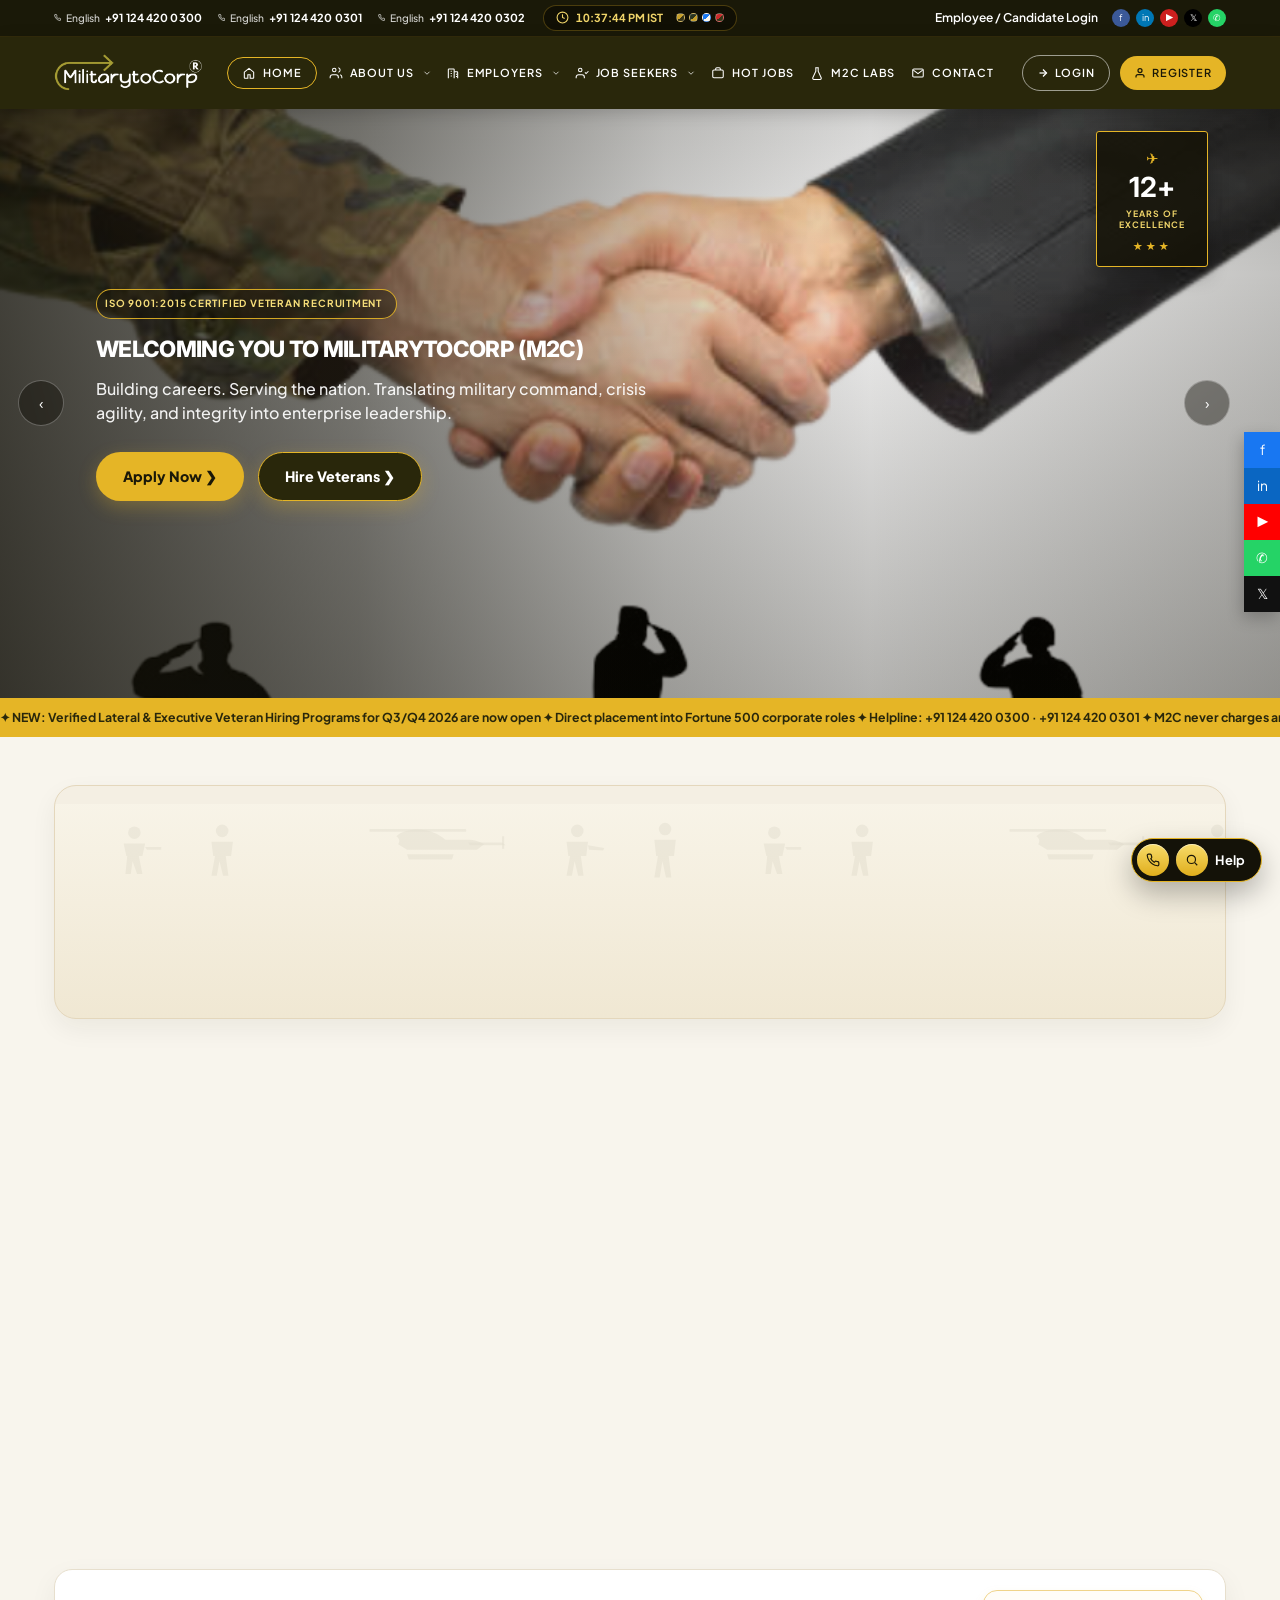
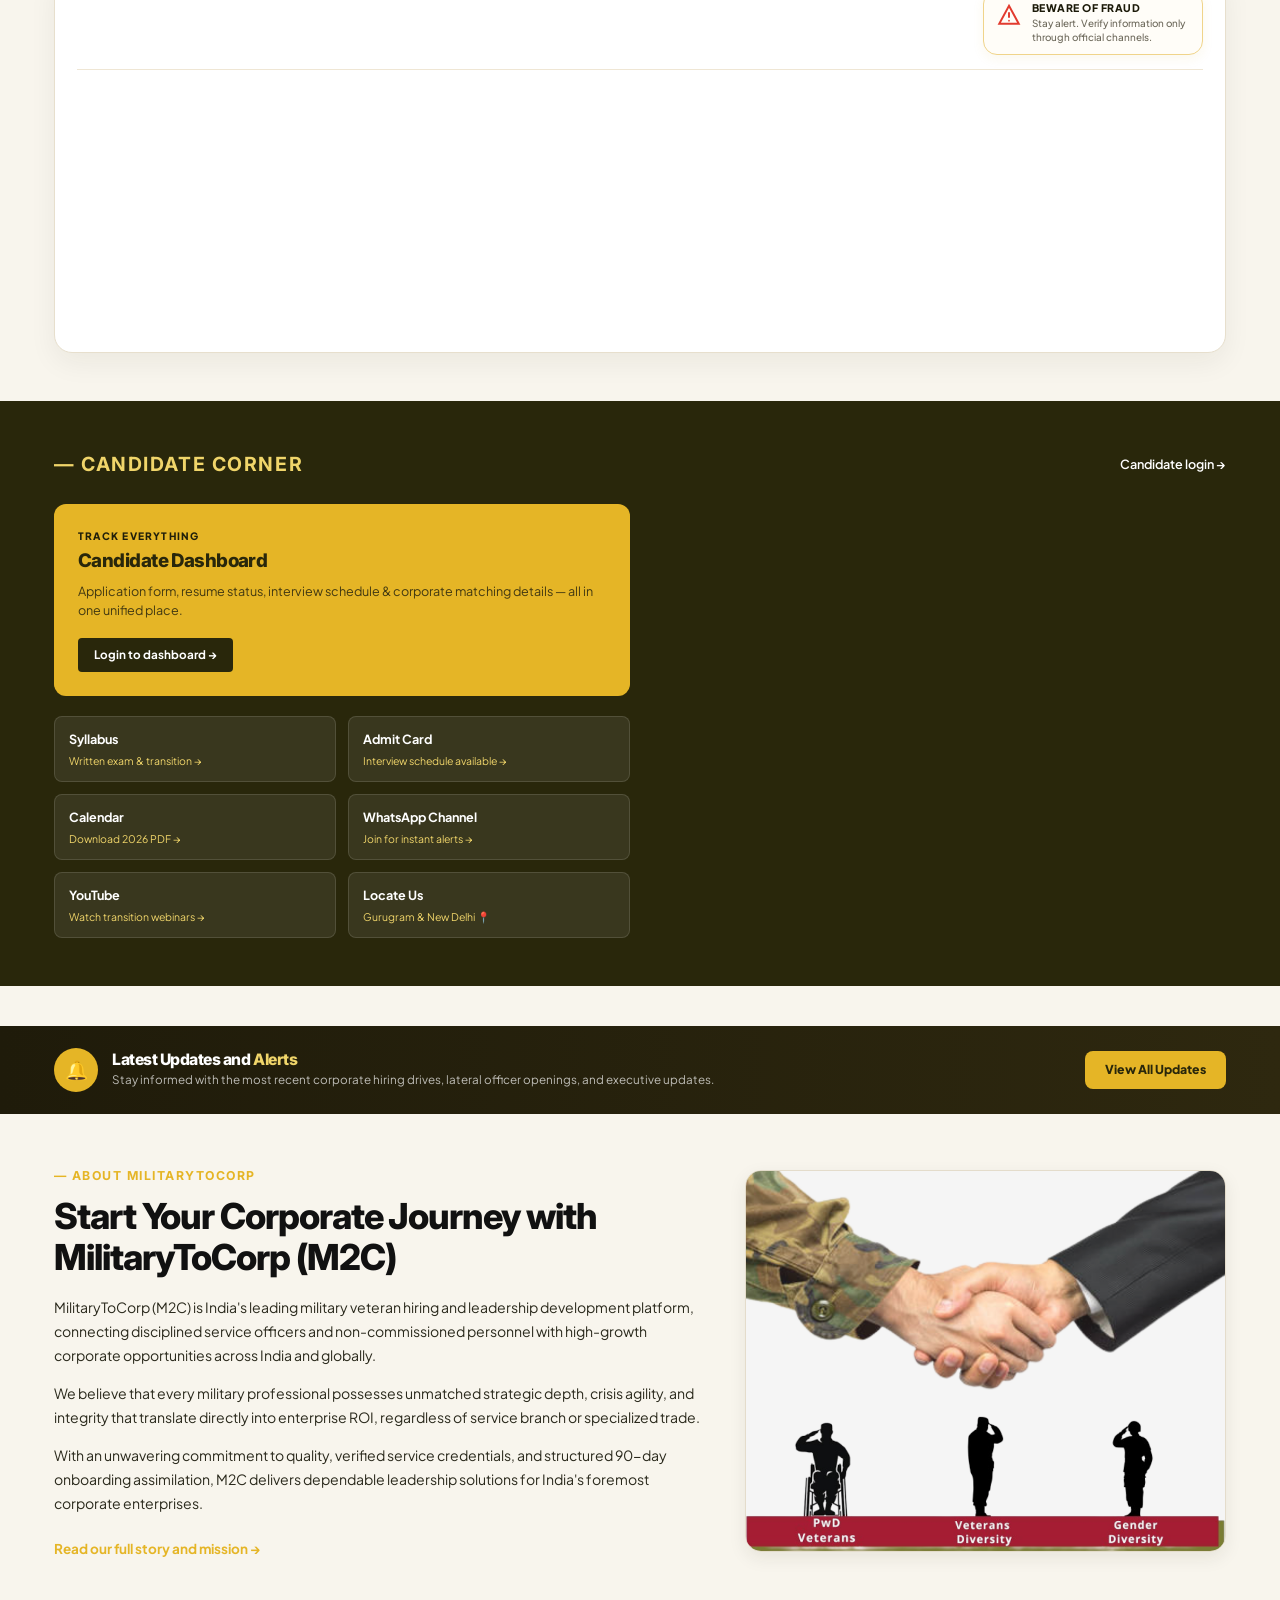
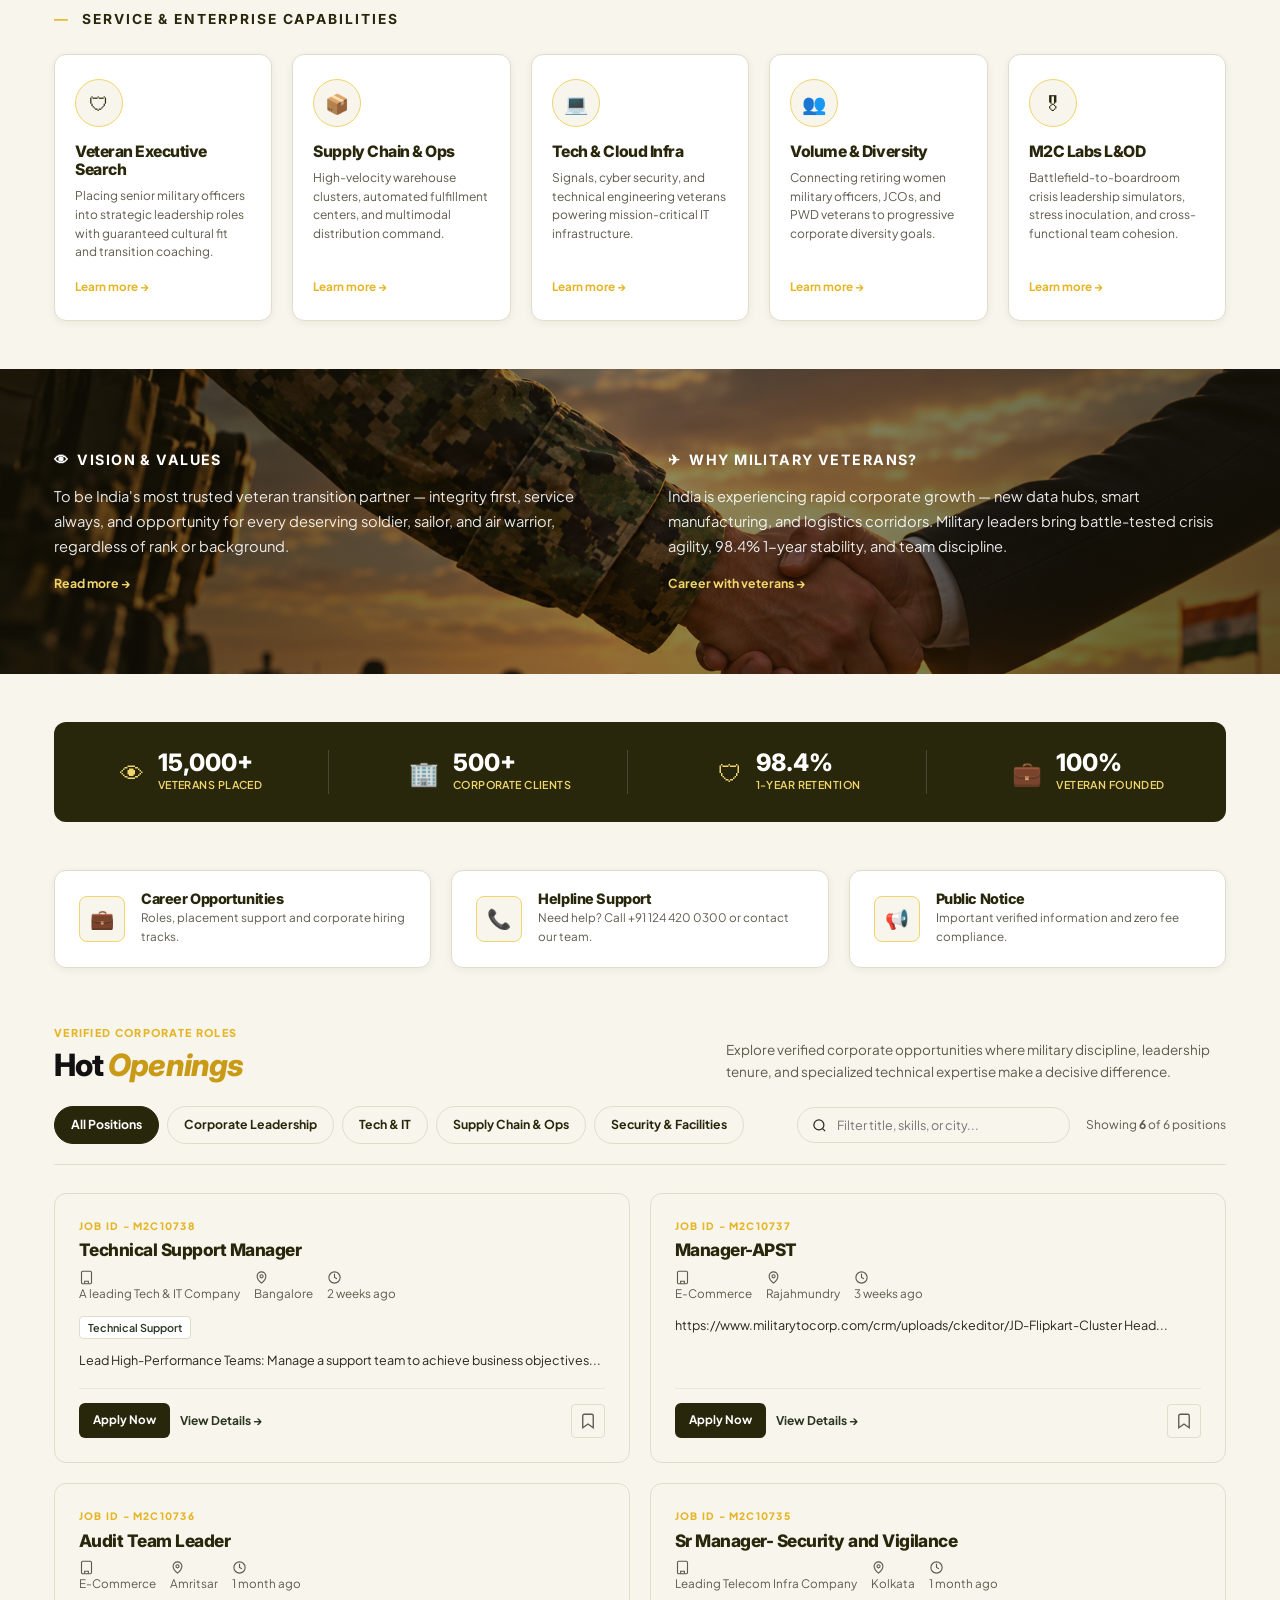
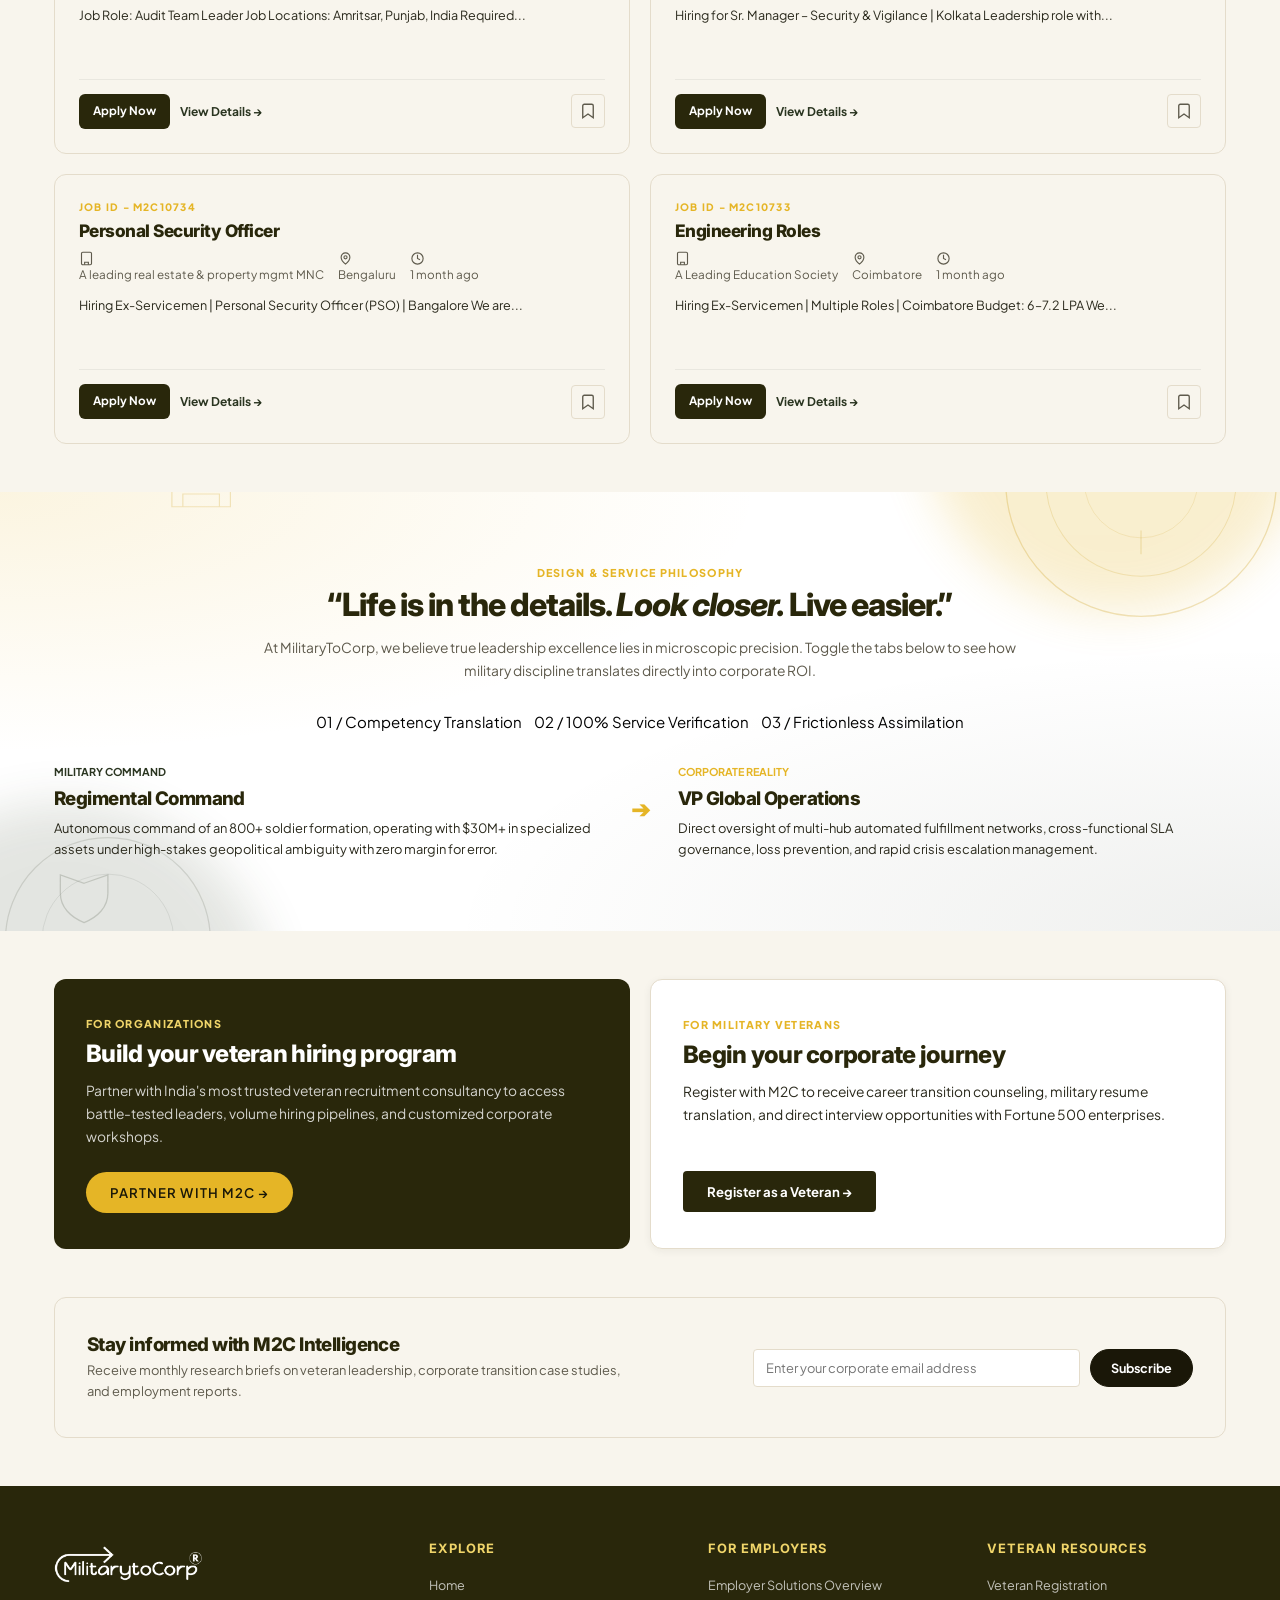
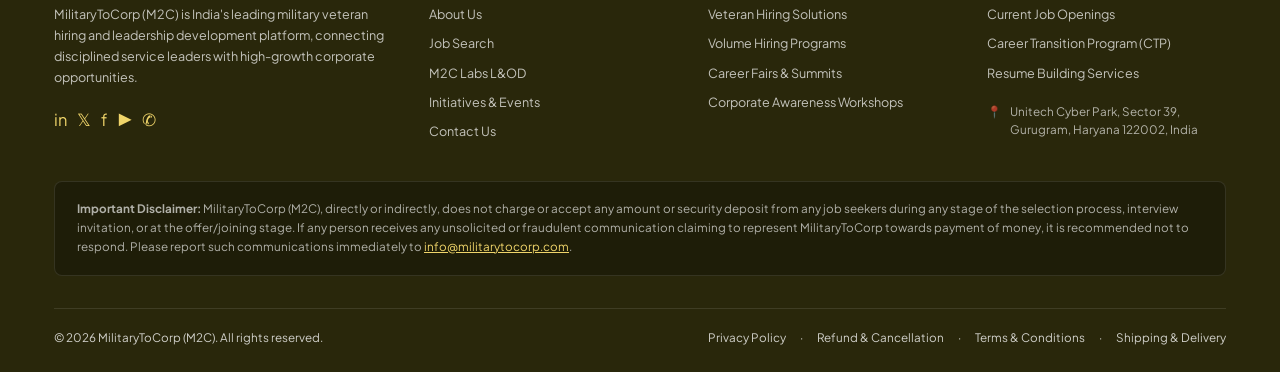
==== commit f1fbd808: "Add motion preference script, update logo size, and refine job listings - Introduced a script to add" ====
--- a/militarytocorp-premium-homepage.html
+++ b/militarytocorp-premium-homepage.html
@@ -9,6 +9,11 @@
   <link rel="preconnect" href="https://fonts.googleapis.com">
   <link rel="preconnect" href="https://fonts.gstatic.com" crossorigin>
   <link rel="stylesheet" href="styles.css">
+  <script>
+    if (!window.matchMedia('(prefers-reduced-motion: reduce)').matches) {
+      document.documentElement.classList.add('motion');
+    }
+  </script>
 </head>
 <body>
 
@@ -816,7 +821,7 @@
           
           <!-- Panel 1: Competency Translation -->
           <div class="lens-panel is-active" id="lens-panel-1">
-            <div class="lens-compare-grid" style="display: grid; grid-template-columns: 1fr auto 1fr; gap: 20px; align-items: center; background-color: var(--bas-ivory); padding: 24px; border-radius: var(--radius-sm); border: 1px solid var(--bas-border);">
+            <div class="lens-compare-grid">
               <div class="lens-side-box">
                 <span class="lens-side-badge" style="font-size: 0.72rem; font-weight: 700; color: var(--bas-forest); text-transform: uppercase;">Military Command</span>
                 <h3 style="font-size: 1.25rem; color: var(--bas-dark); margin: 6px 0 8px;">Regimental Command</h3>
@@ -835,7 +840,7 @@
 
           <!-- Panel 2: Verification -->
           <div class="lens-panel" id="lens-panel-2" style="display: none;">
-            <div class="lens-compare-grid" style="display: grid; grid-template-columns: 1fr auto 1fr; gap: 20px; align-items: center; background-color: var(--bas-ivory); padding: 24px; border-radius: var(--radius-sm); border: 1px solid var(--bas-border);">
+            <div class="lens-compare-grid">
               <div class="lens-side-box">
                 <span class="lens-side-badge" style="font-size: 0.72rem; font-weight: 700; color: var(--bas-forest); text-transform: uppercase;">The Vetting Challenge</span>
                 <h3 style="font-size: 1.25rem; color: var(--bas-dark); margin: 6px 0 8px;">Standard Background Checks Fail</h3>
@@ -854,7 +859,7 @@
 
           <!-- Panel 3: Assimilation -->
           <div class="lens-panel" id="lens-panel-3" style="display: none;">
-            <div class="lens-compare-grid" style="display: grid; grid-template-columns: 1fr auto 1fr; gap: 20px; align-items: center; background-color: var(--bas-ivory); padding: 24px; border-radius: var(--radius-sm); border: 1px solid var(--bas-border);">
+            <div class="lens-compare-grid">
               <div class="lens-side-box">
                 <span class="lens-side-badge" style="font-size: 0.72rem; font-weight: 700; color: var(--bas-forest); text-transform: uppercase;">The Transition Gap</span>
                 <h3 style="font-size: 1.25rem; color: var(--bas-dark); margin: 6px 0 8px;">Corporate Cultural Shock</h3>
--- a/styles.css
+++ b/styles.css
@@ -335,9 +335,9 @@
 
 .nav-brand-logo {
   display: block;
-  height: 40px;
+  height: 56px;
   width: auto;
-  max-width: 176px;
+  max-width: 250px;
   object-fit: contain;
 }
 
@@ -346,9 +346,10 @@
   align-items: center;
   justify-content: center;
   flex: 1 1 auto;
-  gap: 4px 18px;
+  flex-wrap: wrap;
+  gap: 4px 14px;
   margin: 0;
-  padding: 0;
+  padding: 8px 0;
   list-style: none;
   min-width: 0;
 }
@@ -543,7 +544,7 @@
 
 @media (max-width: 1280px) {
   .nav-brand-logo {
-    height: 34px;
+    height: 46px;
   }
 
   .nav-menu-list {
@@ -570,11 +571,18 @@
   .main-nav-inner {
     display: flex;
     justify-content: space-between;
+    gap: 12px;
+    min-width: 0;
   }
 
   .nav-left-cluster {
     display: flex;
     align-items: center;
+    min-width: 0;
+  }
+
+  .nav-brand-link {
+    min-width: 0;
   }
 
   .nav-menu-list {
@@ -582,6 +590,33 @@
   }
   .nav-menu-toggle {
     display: block;
+    flex: 0 0 auto;
+  }
+}
+
+@media (max-width: 640px) {
+  .nav-brand-logo {
+    height: 44px;
+    max-width: min(188px, 54vw);
+  }
+
+  .nav-btn-outline,
+  .nav-btn-gold {
+    display: none;
+  }
+
+  .nav-actions-right {
+    gap: 6px;
+    flex: 0 0 auto;
+  }
+
+  .nav-search-btn,
+  .nav-menu-toggle {
+    width: 40px;
+    height: 40px;
+    display: inline-flex;
+    align-items: center;
+    justify-content: center;
   }
 }
 
@@ -816,9 +851,9 @@
   width: 100%;
   height: 100%;
   object-fit: cover;
-  object-position: center;
+  object-position: center 42%;
   opacity: 1;
-  transition: opacity 0.45s ease;
+  transition: opacity 0.45s ease, object-position 0.45s ease;
 }
 
 .hero-ref-overlay {
@@ -1070,7 +1105,21 @@
 
 @media (max-width: 900px) {
   .hero-ref-banner {
-    min-height: 520px;
+    min-height: 440px;
+    background-position: 62% 40%;
+  }
+
+  .hero-ref-bg {
+    object-position: 62% 40%;
+    animation: none;
+  }
+
+  .hero-ref-bg[data-frame="graphic"] {
+    object-position: center 22%;
+  }
+
+  .hero-ref-bg[data-frame="portrait"] {
+    object-position: center 32%;
   }
 
   .hero-ref-content-wrap {
@@ -1093,6 +1142,24 @@
   .container,
   .hero-ref-content-wrap {
     width: min(var(--max-width), calc(100% - 32px));
+  }
+
+  .philosophy-section {
+    margin-left: -16px;
+    margin-right: -16px;
+    padding-left: 16px;
+    padding-right: 16px;
+  }
+
+  .container > .photo-band,
+  .vision-values-split-row {
+    margin-left: -16px;
+    margin-right: -16px;
+  }
+
+  .vision-values-split-row {
+    padding-left: 16px;
+    padding-right: 16px;
   }
 
   .news-marquee-strip {
@@ -1339,7 +1406,7 @@
    -------------------------------------------------------------------------- */
 .split-links-info-grid {
   display: grid;
-  grid-template-columns: minmax(280px, 318px) minmax(0, 1fr);
+  grid-template-columns: minmax(0, 1fr);
   gap: 18px;
   align-items: stretch;
   margin-bottom: 48px;
@@ -1759,8 +1826,117 @@
 }
 
 /* --------------------------------------------------------------------------
-   8. CANDIDATE CORNER SECTION (Screenshot 3 Inspiration)
+   8. PHOTO BAND
    -------------------------------------------------------------------------- */
+.photo-band {
+  margin-bottom: 48px;
+}
+
+.container > .photo-band {
+  width: auto;
+  max-width: none;
+  margin-left: calc(max(54px, (100vw - 1360px) / 2) * -1);
+  margin-right: calc(max(54px, (100vw - 1360px) / 2) * -1);
+}
+
+.photo-grid {
+  display: grid;
+  grid-template-columns: minmax(0, 1.05fr) minmax(0, 0.95fr);
+  min-height: 480px;
+  background: #ffffff;
+  align-items: stretch;
+}
+
+.photo-band-image {
+  position: relative;
+  min-height: 420px;
+  overflow: hidden;
+}
+
+.photo-band-image img {
+  width: 100%;
+  height: 100%;
+  object-fit: cover;
+  transition: transform 0.9s var(--ease);
+}
+
+.photo-band:hover .photo-band-image img {
+  transform: scale(1.035);
+}
+
+.photo-band-copy {
+  display: flex;
+  flex-direction: column;
+  justify-content: center;
+  padding: 64px max(54px, (100vw - 1360px) / 2) 64px 56px;
+}
+
+.photo-band-copy h2 {
+  font-size: clamp(1.9rem, 3vw, 2.7rem);
+  line-height: 1.05;
+  letter-spacing: -0.04em;
+  color: #111111;
+  max-width: 14ch;
+  margin-bottom: 16px;
+}
+
+.photo-band-copy p {
+  max-width: 42ch;
+  font-size: 1rem;
+  line-height: 1.65;
+  color: var(--bas-text-muted);
+  margin-bottom: 24px;
+}
+
+.photo-band .btn-dark {
+  align-self: flex-start;
+  display: inline-flex;
+  align-items: center;
+  gap: 8px;
+  min-height: 48px;
+  padding: 12px 22px;
+  border-radius: 999px;
+  background: var(--bas-dark);
+  color: #ffffff;
+  font-size: 0.92rem;
+  font-weight: 800;
+  transition: background-color var(--t-fast), color var(--t-fast), transform var(--t-fast);
+}
+
+.photo-band .btn-dark:hover {
+  background: var(--bas-gold);
+  color: var(--bas-dark);
+  transform: translateY(-2px);
+}
+
+@media (max-width: 860px) {
+  .photo-grid {
+    grid-template-columns: 1fr;
+  }
+
+  .photo-band-image {
+    min-height: 280px;
+    height: 320px;
+  }
+
+  .photo-band-copy {
+    padding: 36px 16px 40px;
+  }
+}
+
+@media (max-width: 760px) {
+  .photo-band {
+    margin-bottom: 32px;
+  }
+}
+
+@media (max-width: 640px) {
+  .container > .photo-band {
+    margin-left: -16px;
+    margin-right: -16px;
+  }
+}
+
 .candidate-corner-band {
   background-color: var(--bas-dark);
   color: #FFFFFF;
@@ -1795,7 +1971,7 @@
 
 .corner-cards-grid {
   display: grid;
-  grid-template-columns: repeat(3, minmax(0, 1fr));
+  grid-template-columns: repeat(2, minmax(0, 1fr));
   gap: 20px;
   align-items: stretch;
 }
@@ -1928,15 +2104,19 @@
    -------------------------------------------------------------------------- */
 .updates-alert-ribbon {
   background: linear-gradient(90deg, #1f1b0a 0%, #2e280f 100%);
-  border: 1px solid rgba(255, 255, 255, 0.12);
-  border-radius: var(--radius-md);
-  padding: 16px 24px;
+  border: none;
+  border-radius: 0;
+  box-shadow: none;
+  width: auto;
+  max-width: none;
+  margin-left: calc(max(54px, (100vw - 1360px) / 2) * -1);
+  margin-right: calc(max(54px, (100vw - 1360px) / 2) * -1);
+  padding: 22px max(54px, (100vw - 1360px) / 2);
   display: flex;
   align-items: center;
   justify-content: space-between;
   gap: 20px;
-  margin-bottom: 56px;
-  box-shadow: var(--shadow-sm);
+  margin-bottom: 48px;
 }
 
 .updates-left-block {
@@ -1992,6 +2172,15 @@
   .updates-alert-ribbon {
     flex-direction: column;
     align-items: flex-start;
+  }
+}
+
+@media (max-width: 640px) {
+  .updates-alert-ribbon {
+    margin-left: -16px;
+    margin-right: -16px;
+    padding-left: 16px;
+    padding-right: 16px;
   }
 }
 
@@ -2055,6 +2244,240 @@
 }
 
 /* --------------------------------------------------------------------------
+   6b. WHAT WE DO — FEATURE + SIDE SERVICES
+   -------------------------------------------------------------------------- */
+.offer-services {
+  margin-top: 48px;
+  margin-bottom: 48px;
+}
+
+.offer-top {
+  display: grid;
+  grid-template-columns: minmax(0, 1.2fr) minmax(260px, 0.8fr);
+  gap: 28px 56px;
+  align-items: end;
+  margin-bottom: 28px;
+}
+
+.offer-heading {
+  font-size: clamp(2rem, 3.6vw, 3.15rem);
+  line-height: 1.02;
+  letter-spacing: -0.04em;
+  color: #111111;
+}
+
+.offer-intro {
+  margin: 0 0 6px;
+  max-width: 38ch;
+  justify-self: end;
+  font-size: 1rem;
+  line-height: 1.65;
+  color: var(--bas-text-muted);
+}
+
+.offer-layout {
+  display: grid;
+  grid-template-columns: minmax(0, 1.15fr) minmax(0, 0.85fr);
+  gap: 18px;
+  align-items: stretch;
+}
+
+.offer-feature {
+  position: relative;
+  display: flex;
+  align-items: flex-end;
+  min-height: 520px;
+  border-radius: 22px;
+  overflow: hidden;
+  color: #ffffff;
+  isolation: isolate;
+}
+
+.offer-feature img {
+  position: absolute;
+  inset: 0;
+  width: 100%;
+  height: 100%;
+  object-fit: cover;
+  transition: transform 0.9s var(--ease);
+}
+
+.offer-feature::after {
+  content: "";
+  position: absolute;
+  inset: 0;
+  background:
+    linear-gradient(180deg, rgba(32, 31, 10, 0.08) 18%, rgba(32, 31, 10, 0.28) 46%, rgba(20, 18, 6, 0.88) 100%);
+}
+
+.offer-feature:hover img {
+  transform: scale(1.045);
+}
+
+.offer-feature-content {
+  position: relative;
+  z-index: 1;
+  padding: 32px 32px 30px;
+  max-width: 540px;
+}
+
+.offer-feature .eyebrow {
+  color: var(--bas-gold-light);
+}
+
+.offer-feature h3 {
+  color: #ffffff;
+  font-size: clamp(1.7rem, 2.2vw, 2.15rem);
+  margin: 8px 0 10px;
+}
+
+.offer-feature p {
+  color: rgba(255, 255, 255, 0.88);
+  font-size: 0.96rem;
+  line-height: 1.55;
+  margin-bottom: 16px;
+}
+
+.offer-link {
+  display: inline-flex;
+  align-items: center;
+  gap: 6px;
+  font-size: 0.86rem;
+  font-weight: 700;
+  color: var(--bas-gold);
+}
+
+.offer-feature .offer-link {
+  color: var(--bas-gold-light);
+}
+
+.offer-link:hover {
+  color: #ffffff;
+  gap: 10px;
+}
+
+.offer-side {
+  display: grid;
+  grid-template-rows: minmax(0, 1fr) minmax(0, 1fr);
+  gap: 18px;
+  min-height: 0;
+}
+
+.offer-card {
+  display: grid;
+  grid-template-columns: 138px minmax(0, 1fr);
+  gap: 16px;
+  align-items: stretch;
+  min-height: 0;
+  padding: 14px;
+  background: #ffffff;
+  border: 1px solid var(--bas-border);
+  border-radius: 18px;
+  box-shadow: var(--shadow-sm);
+  transition: border-color var(--t-fast), box-shadow var(--t-fast), transform var(--t-fast);
+}
+
+.offer-card:hover {
+  border-color: var(--bas-gold);
+  box-shadow: var(--shadow-md);
+  transform: translateY(-3px);
+}
+
+.offer-thumb {
+  border-radius: 12px;
+  overflow: hidden;
+  min-height: 148px;
+  height: 100%;
+}
+
+.offer-thumb img {
+  width: 100%;
+  height: 100%;
+  object-fit: cover;
+  transition: transform 0.7s var(--ease);
+}
+
+.offer-card:hover .offer-thumb img {
+  transform: scale(1.05);
+}
+
+.offer-card-copy {
+  display: flex;
+  flex-direction: column;
+  justify-content: center;
+  min-width: 0;
+  padding: 6px 8px 6px 0;
+}
+
+.offer-number {
+  font-family: var(--font-sans);
+  font-size: 0.7rem;
+  font-weight: 800;
+  letter-spacing: 0.12em;
+  text-transform: uppercase;
+  color: var(--bas-gold-hover);
+}
+
+.offer-card h3 {
+  font-size: 1.22rem;
+  margin: 5px 0 8px;
+  color: #111111;
+}
+
+.offer-card p {
+  font-size: 0.86rem;
+  line-height: 1.5;
+  color: var(--bas-text-muted);
+  margin-bottom: 12px;
+}
+
+@media (max-width: 980px) {
+  .offer-top,
+  .offer-layout {
+    grid-template-columns: 1fr;
+  }
+
+  .offer-intro {
+    justify-self: start;
+    margin-bottom: 0;
+  }
+
+  .offer-feature {
+    min-height: 440px;
+  }
+
+  .offer-side {
+    grid-template-rows: auto auto;
+  }
+}
+
+@media (max-width: 760px) {
+  .offer-services {
+    margin-top: 32px;
+    margin-bottom: 32px;
+  }
+}
+
+@media (max-width: 640px) {
+  .offer-card {
+    grid-template-columns: 1fr;
+  }
+
+  .offer-thumb {
+    height: 180px;
+    min-height: 180px;
+  }
+
+  .offer-card-copy {
+    padding: 4px 6px 8px;
+  }
+
+  .offer-feature-content {
+    padding: 24px 20px;
+  }
+}
+
+/* --------------------------------------------------------------------------
    11. SERVICE & CAPABILITIES SECTION (Screenshot 4 Inspiration)
    -------------------------------------------------------------------------- */
 .services-section-wrapper {
@@ -2152,7 +2575,18 @@
 }
 
 @media (max-width: 600px) {
-  .services-cards-row {
+  .services-cards-row,
+  .services-cards-row.is-three {
+    grid-template-columns: 1fr;
+  }
+}
+
+.services-cards-row.is-three {
+  grid-template-columns: repeat(3, minmax(0, 1fr));
+}
+
+@media (max-width: 900px) {
+  .services-cards-row.is-three {
     grid-template-columns: 1fr;
   }
 }
@@ -2161,19 +2595,33 @@
    12. VISION & VALUES + WHY VETERANS SPLIT CARDS (Screenshot 4 Inspiration)
    -------------------------------------------------------------------------- */
 .vision-values-split-row {
+  position: relative;
   display: grid;
   grid-template-columns: repeat(2, minmax(0, 1fr));
-  gap: 20px;
-  align-items: stretch;
+  gap: 28px 56px;
+  align-items: center;
+  width: auto;
+  max-width: none;
+  margin-left: calc(max(54px, (100vw - 1360px) / 2) * -1);
+  margin-right: calc(max(54px, (100vw - 1360px) / 2) * -1);
   margin-bottom: 48px;
+  padding: 80px max(54px, (100vw - 1360px) / 2);
+  border: none;
+  border-radius: 0;
+  overflow: hidden;
+  background:
+    linear-gradient(90deg, rgba(20, 18, 6, 0.72) 0%, rgba(20, 18, 6, 0.46) 48%, rgba(20, 18, 6, 0.68) 100%),
+    url("assets/GoldenHourMilitaryPartnership.png") center 40% / cover no-repeat;
 }
 
 .wide-feature-card {
-  background-color: #FFFFFF;
-  border: 1px solid var(--bas-border);
-  border-radius: var(--radius-md);
-  padding: 28px 32px;
-  box-shadow: var(--shadow-sm);
+  position: relative;
+  z-index: 1;
+  background: none;
+  border: none;
+  border-radius: 0;
+  padding: 0;
+  box-shadow: none;
   display: flex;
   flex-direction: column;
   height: 100%;
@@ -2184,7 +2632,7 @@
   font-size: 0.95rem;
   font-weight: 700;
   letter-spacing: 0.1em;
-  color: var(--bas-dark);
+  color: #ffffff;
   margin-bottom: 12px;
   display: flex;
   align-items: center;
@@ -2192,9 +2640,9 @@
 }
 
 .wide-feature-card p {
-  font-size: 0.9rem;
+  font-size: 0.98rem;
   line-height: 1.68;
-  color: var(--bas-text-body);
+  color: rgba(255, 255, 255, 0.9);
   margin-bottom: 16px;
   flex: 1;
 }
@@ -2202,12 +2650,27 @@
 .wide-feature-card a {
   font-size: 0.82rem;
   font-weight: 700;
-  color: var(--bas-gold);
+  color: var(--bas-gold-light);
+}
+
+.wide-feature-card a:hover {
+  color: #ffffff;
 }
 
 @media (max-width: 768px) {
   .vision-values-split-row {
     grid-template-columns: 1fr;
+    padding-top: 48px;
+    padding-bottom: 48px;
+  }
+}
+
+@media (max-width: 640px) {
+  .vision-values-split-row {
+    margin-left: -16px;
+    margin-right: -16px;
+    padding-left: 16px;
+    padding-right: 16px;
   }
 }
 
@@ -2362,11 +2825,150 @@
 }
 
 .jobs-section {
-  background-color: #FFFFFF;
+  background: transparent;
+  border: none;
+  border-radius: 0;
+  padding: 8px 0 0;
+  margin-bottom: 48px;
+}
+
+.jobs-hero {
+  display: grid;
+  grid-template-columns: minmax(0, 1fr) minmax(240px, 340px);
+  align-items: center;
+  gap: 24px 40px;
+  margin-bottom: 28px;
+}
+
+.jobs-hero-copy .section-title {
+  font-size: clamp(2.4rem, 4.2vw, 3.5rem);
+  letter-spacing: -0.045em;
+  line-height: 1;
+  margin: 4px 0 14px;
+}
+
+.jobs-hero-copy .section-title span {
+  color: #8A8434;
+}
+
+.jobs-hero-copy p {
+  max-width: 34ch;
+  margin: 0;
+  color: var(--bas-text-muted);
+  font-size: 0.98rem;
+  line-height: 1.6;
+}
+
+.jobs-hero-visual {
+  position: relative;
+  min-height: 250px;
+}
+
+.jobs-hero-circle {
+  width: 220px;
+  height: 220px;
+  margin-left: auto;
+  border-radius: 50%;
+  overflow: hidden;
+  background: #efe8d4;
+  box-shadow: 0 12px 32px rgba(41, 39, 11, 0.12);
+}
+
+.jobs-hero-circle img {
+  width: 100%;
+  height: 100%;
+  object-fit: cover;
+  object-position: 68% 42%;
+}
+
+.jobs-hero-pill {
+  position: absolute;
+  left: 0;
+  bottom: 18px;
+  z-index: 2;
+  display: flex;
+  align-items: center;
+  gap: 10px;
+  max-width: 280px;
+  padding: 8px 8px 8px 8px;
+  background: #ffffff;
+  border-radius: 999px;
+  box-shadow: 0 10px 28px rgba(41, 39, 11, 0.14);
+}
+
+.jobs-hero-pill-icon {
+  width: 34px;
+  height: 34px;
+  flex: 0 0 auto;
+  border-radius: 50%;
+  display: inline-flex;
+  align-items: center;
+  justify-content: center;
+  background: #f4f1e6;
+  color: #5c5830;
+}
+
+.jobs-hero-pill-copy {
+  display: flex;
+  flex-direction: column;
+  min-width: 0;
+}
+
+.jobs-hero-pill-copy strong {
+  font-size: 0.78rem;
+  font-weight: 800;
+  color: #1a1808;
+  line-height: 1.2;
+}
+
+.jobs-hero-pill-copy small {
+  font-size: 0.68rem;
+  color: var(--bas-text-muted);
+  line-height: 1.3;
+}
+
+.jobs-hero-pill-arrow {
+  width: 34px;
+  height: 34px;
+  flex: 0 0 auto;
+  margin-left: auto;
+  border-radius: 50%;
+  display: inline-flex;
+  align-items: center;
+  justify-content: center;
+  background: #8A8434;
+  color: #ffffff;
+  font-size: 1rem;
+}
+
+.jobs-hero-pill:hover .jobs-hero-pill-arrow {
+  background: var(--bas-dark);
+}
+
+.jobs-panel {
+  background-color: #ffffff;
   border: 1px solid var(--bas-border);
   border-radius: var(--radius-md);
-  padding: 36px 32px;
-  margin-bottom: 56px;
+  padding: 28px 28px 32px;
+}
+
+@media (max-width: 800px) {
+  .jobs-hero {
+    grid-template-columns: 1fr;
+  }
+
+  .jobs-hero-visual {
+    min-height: 0;
+    width: min(100%, 320px);
+  }
+
+  .jobs-hero-circle {
+    margin-left: 48px;
+  }
+
+  .jobs-panel {
+    padding: 20px 16px 24px;
+  }
 }
 
 .lens-panel {
@@ -2380,9 +2982,13 @@
 .philosophy-section {
   position: relative;
   overflow: hidden;
-  border: 1px solid var(--bas-border);
-  border-radius: var(--radius-md);
-  padding: 36px 32px;
+  border: none;
+  border-radius: 0;
+  width: auto;
+  max-width: none;
+  margin-left: calc(max(54px, (100vw - 1360px) / 2) * -1);
+  margin-right: calc(max(54px, (100vw - 1360px) / 2) * -1);
+  padding: 72px max(54px, (100vw - 1360px) / 2);
   background-color: #ffffff;
   background-image:
     radial-gradient(ellipse at 0% 0%, rgba(229, 181, 38, 0.14), transparent 42%),
@@ -2394,13 +3000,21 @@
 }
 
 .philosophy-section .lens-compare-grid {
-  background-color: rgba(255, 255, 255, 0.78);
-  backdrop-filter: blur(2px);
+  display: grid;
+  grid-template-columns: minmax(0, 1fr) auto minmax(0, 1fr);
+  gap: 28px;
+  align-items: center;
+  width: 100%;
+  background: none;
+  border: none;
+  padding: 0;
 }
 
 @media (max-width: 760px) {
   .philosophy-section {
-    padding: 24px 16px !important;
+    margin-left: -16px;
+    margin-right: -16px;
+    padding: 48px 16px;
   }
 
   .philosophy-section .lens-compare-grid {
@@ -2458,7 +3072,7 @@
 }
 
 main .container > section,
-main > .candidate-corner-band,
+main > .photo-band,
 main .container > .newsletter-band {
   margin-bottom: 48px;
 }
@@ -2467,8 +3081,6 @@
   .dual-cta-section {
     grid-template-columns: 1fr !important;
   }
-  .jobs-section,
-  .philosophy-section,
   .newsletter-band {
     padding: 24px 16px;
   }
@@ -2476,7 +3088,7 @@
 
 @media (max-width: 760px) {
   main .container > section,
-  main > .candidate-corner-band,
+  main > .photo-band,
   main .container > .newsletter-band {
     margin-bottom: 32px;
   }
@@ -2652,7 +3264,32 @@
 
 @media (max-width: 900px) {
   .jobs-grid {
+    grid-template-columns: minmax(0, 1fr);
+  }
+}
+
+@media (max-width: 640px) {
+  .jobs-toolbar {
+    align-items: stretch;
+  }
+
+  .jobs-search-box {
+    width: 100%;
+  }
+
+  .jobs-search-input {
+    width: 100%;
+    min-width: 0;
+  }
+
+  .modal-form-grid {
     grid-template-columns: 1fr;
+  }
+
+  .modal-header,
+  .modal-body {
+    padding-left: 16px;
+    padding-right: 16px;
   }
 }
 
@@ -2669,6 +3306,7 @@
   align-items: center;
   justify-content: center;
   padding: 20px;
+  overflow: hidden;
   opacity: 0;
   visibility: hidden;
   transition: all 0.3s var(--ease);
@@ -2725,8 +3363,14 @@
 
 .modal-form-grid {
   display: grid;
-  grid-template-columns: repeat(2, 1fr);
+  grid-template-columns: repeat(2, minmax(0, 1fr));
   gap: 14px;
+}
+
+@media (max-width: 640px) {
+  .modal-form-grid {
+    grid-template-columns: minmax(0, 1fr);
+  }
 }
 
 .form-group {
@@ -2858,6 +3502,21 @@
   color: var(--bas-gold-light);
 }
 
+.footer-credit {
+  margin: 14px 0 0;
+  font-size: 0.78rem;
+  color: rgba(255, 255, 255, 0.65);
+}
+
+.footer-credit a {
+  color: var(--bas-gold-light);
+  font-weight: 700;
+}
+
+.footer-credit a:hover {
+  color: #ffffff;
+}
+
 @media (max-width: 900px) {
   .footer-top-grid {
     grid-template-columns: repeat(2, 1fr);
@@ -2869,3 +3528,167 @@
     grid-template-columns: 1fr;
   }
 }
+
+/* --------------------------------------------------------------------------
+   Homepage entrance motion
+   -------------------------------------------------------------------------- */
+@keyframes heroDrift {
+  from { transform: scale(1.045); }
+  to { transform: scale(1); }
+}
+
+@keyframes softRise {
+  from { opacity: 0; transform: translateY(14px); }
+  to { opacity: 1; transform: none; }
+}
+
+.hero-ref-bg {
+  animation: heroDrift 1.5s var(--ease) both;
+}
+
+.lens-panel.is-active .lens-compare-grid {
+  animation: softRise 0.65s var(--ease) both;
+}
+
+html.motion :is(
+  .hero-cert-pill,
+  .hero-line-welcome,
+  .hero-line-brand,
+  .hero-ref-tagline,
+  .hero-cta-row,
+  .hero-excellence-shield,
+  .offer-top > *,
+  .offer-feature,
+  .offer-card,
+  .quick-action-card,
+  .important-links-box,
+  .info-header-copy,
+  .info-item-row,
+  .photo-band-copy > *,
+  .photo-band-image,
+  .updates-alert-ribbon,
+  .about-lead-copy > *,
+  .about-photo-frame,
+  .section-ribbon-title,
+  .service-clean-card,
+  .wide-feature-card,
+  .stat-box-ref,
+  .bottom-trio-card,
+  .jobs-section .section-header-split > *,
+  .jobs-toolbar,
+  .job-card,
+  .philosophy-section > div:first-child,
+  .lens-tabs-nav,
+  .dual-cta-section > div,
+  .newsletter-band > *,
+  .footer-top-grid > div
+) {
+  transition:
+    opacity 0.75s var(--ease),
+    transform 0.75s var(--ease),
+    border-color var(--t-fast),
+    box-shadow var(--t-fast),
+    background-color var(--t-fast),
+    color var(--t-fast);
+}
+
+html.motion :is(
+  .hero-cert-pill,
+  .hero-line-welcome,
+  .hero-line-brand,
+  .hero-ref-tagline,
+  .hero-cta-row,
+  .hero-excellence-shield,
+  .offer-top > *,
+  .offer-feature,
+  .offer-card,
+  .quick-action-card,
+  .important-links-box,
+  .info-header-copy,
+  .info-item-row,
+  .photo-band-copy > *,
+  .photo-band-image,
+  .updates-alert-ribbon,
+  .about-lead-copy > *,
+  .section-ribbon-title,
+  .service-clean-card,
+  .wide-feature-card,
+  .stat-box-ref,
+  .bottom-trio-card,
+  .jobs-section .section-header-split > *,
+  .jobs-toolbar,
+  .job-card,
+  .philosophy-section > div:first-child,
+  .lens-tabs-nav,
+  .dual-cta-section > div,
+  .newsletter-band > *,
+  .footer-top-grid > div
+):not(.is-shown) {
+  opacity: 0;
+  transform: translateY(16px);
+}
+
+html.motion :is(.about-photo-frame, .corner-card-image, .offer-feature, .photo-band-image):not(.is-shown) {
+  opacity: 0;
+  transform: translateY(12px) scale(0.985);
+}
+
+@media (prefers-reduced-motion: reduce) {
+  .hero-ref-bg,
+  .lens-panel.is-active .lens-compare-grid {
+    animation: none;
+  }
+
+  html.motion :is(
+    .hero-cert-pill,
+    .hero-line-welcome,
+    .hero-line-brand,
+    .hero-ref-tagline,
+    .hero-cta-row,
+    .hero-excellence-shield,
+    .offer-top > *,
+    .offer-feature,
+    .offer-card,
+    .quick-action-card,
+    .important-links-box,
+    .info-header-copy,
+    .info-item-row,
+    .photo-band-copy > *,
+  .photo-band-image,
+    .updates-alert-ribbon,
+    .about-lead-copy > *,
+    .about-photo-frame,
+    .section-ribbon-title,
+    .service-clean-card,
+    .wide-feature-card,
+    .stat-box-ref,
+    .bottom-trio-card,
+    .jobs-section .section-header-split > *,
+    .jobs-toolbar,
+    .job-card,
+    .philosophy-section > div:first-child,
+    .lens-tabs-nav,
+    .dual-cta-section > div,
+    .newsletter-band > *,
+    .footer-top-grid > div
+  ) {
+    opacity: 1;
+    transform: none;
+    transition: none;
+  }
+}
+
+@media (max-width: 900px) {
+  .hero-ref-bg {
+    animation: none;
+    object-position: 62% 40%;
+  }
+
+  .hero-ref-bg[data-frame="graphic"] {
+    object-position: center 22%;
+  }
+
+  .hero-ref-bg[data-frame="portrait"] {
+    object-position: center 32%;
+  }
+}
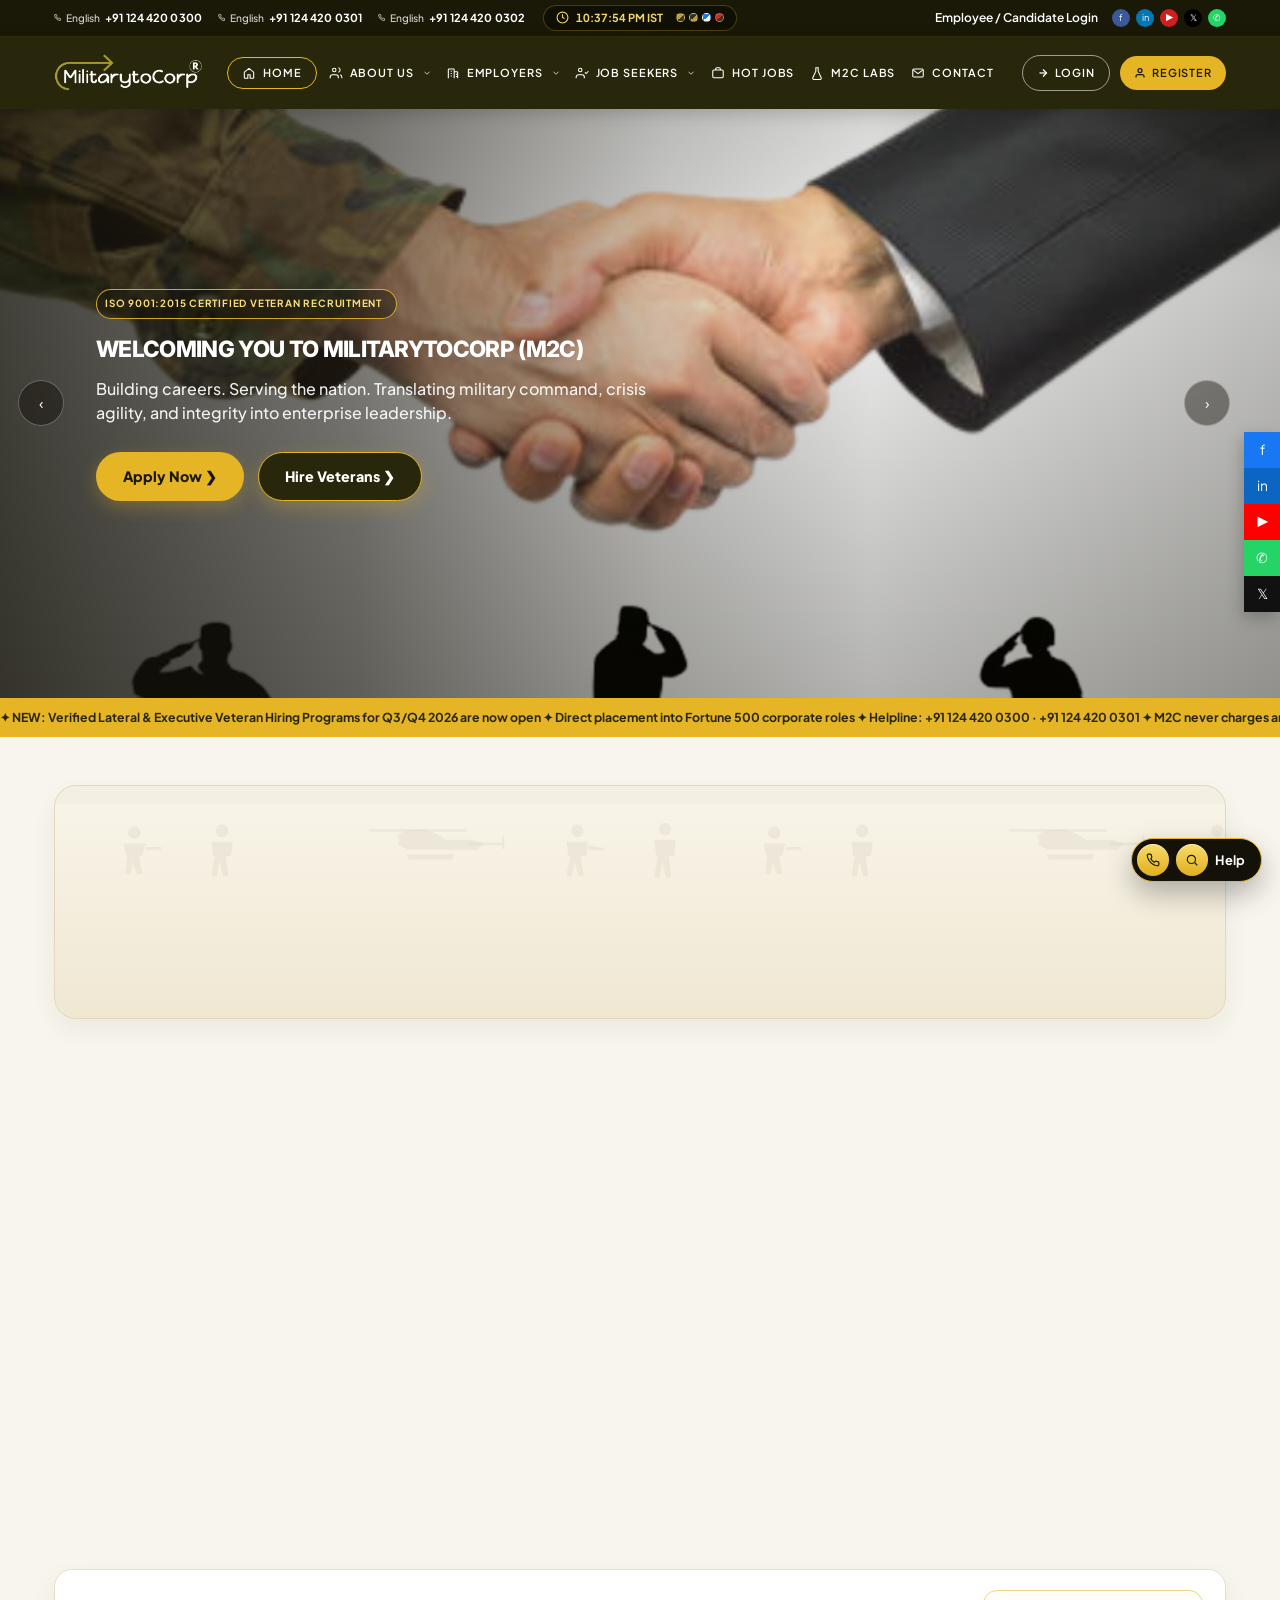
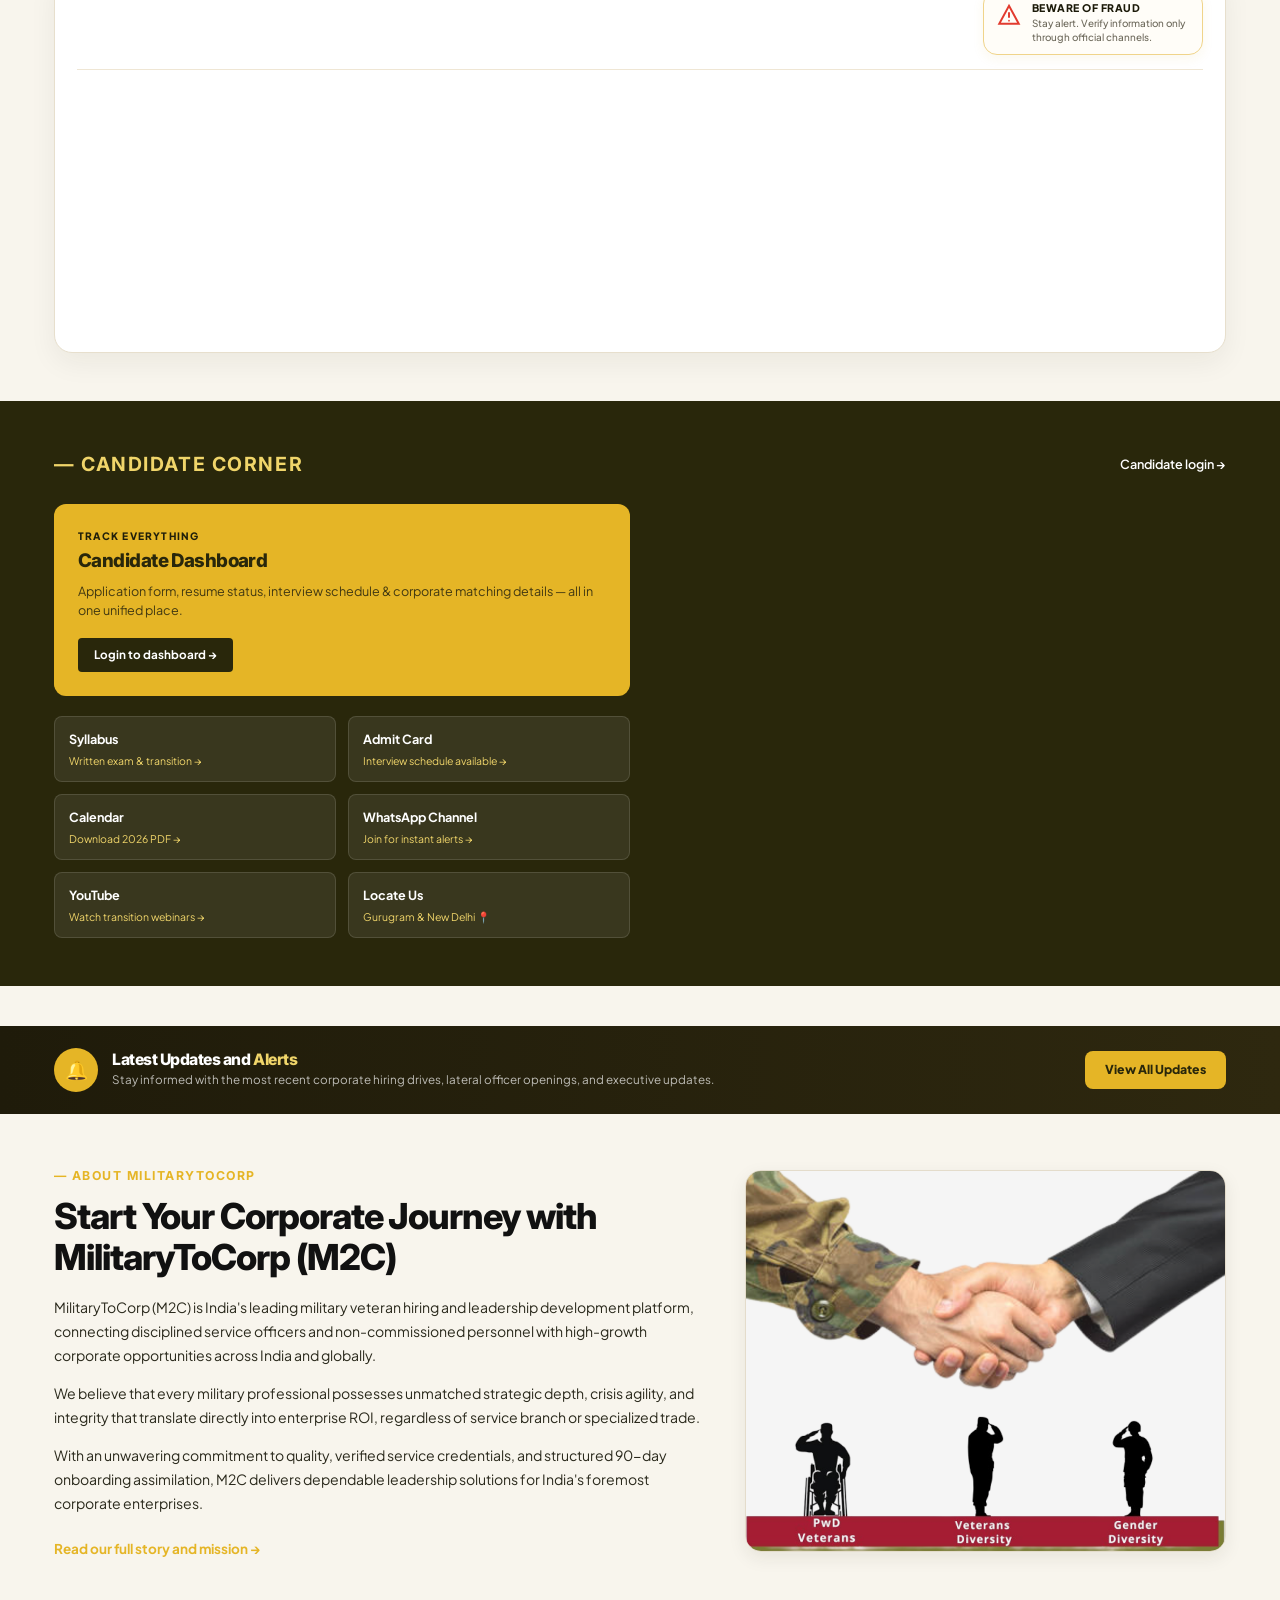
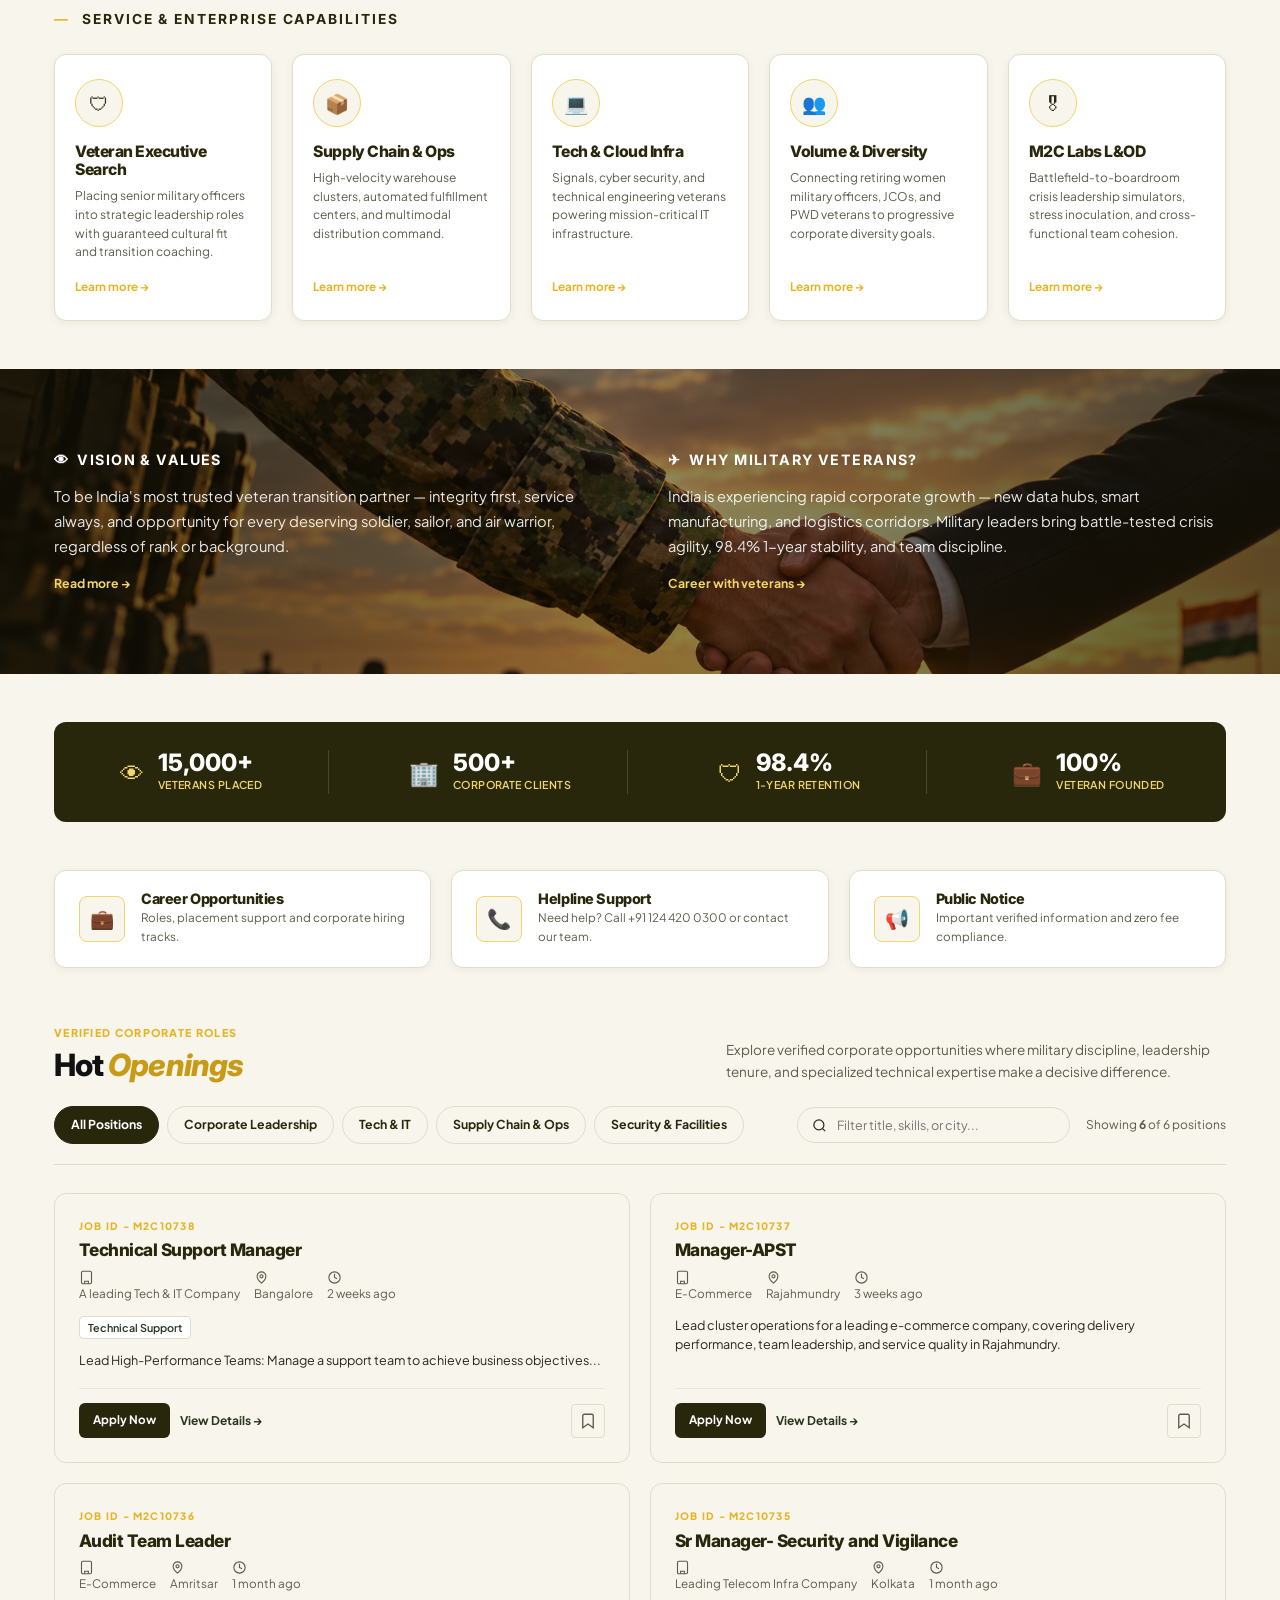
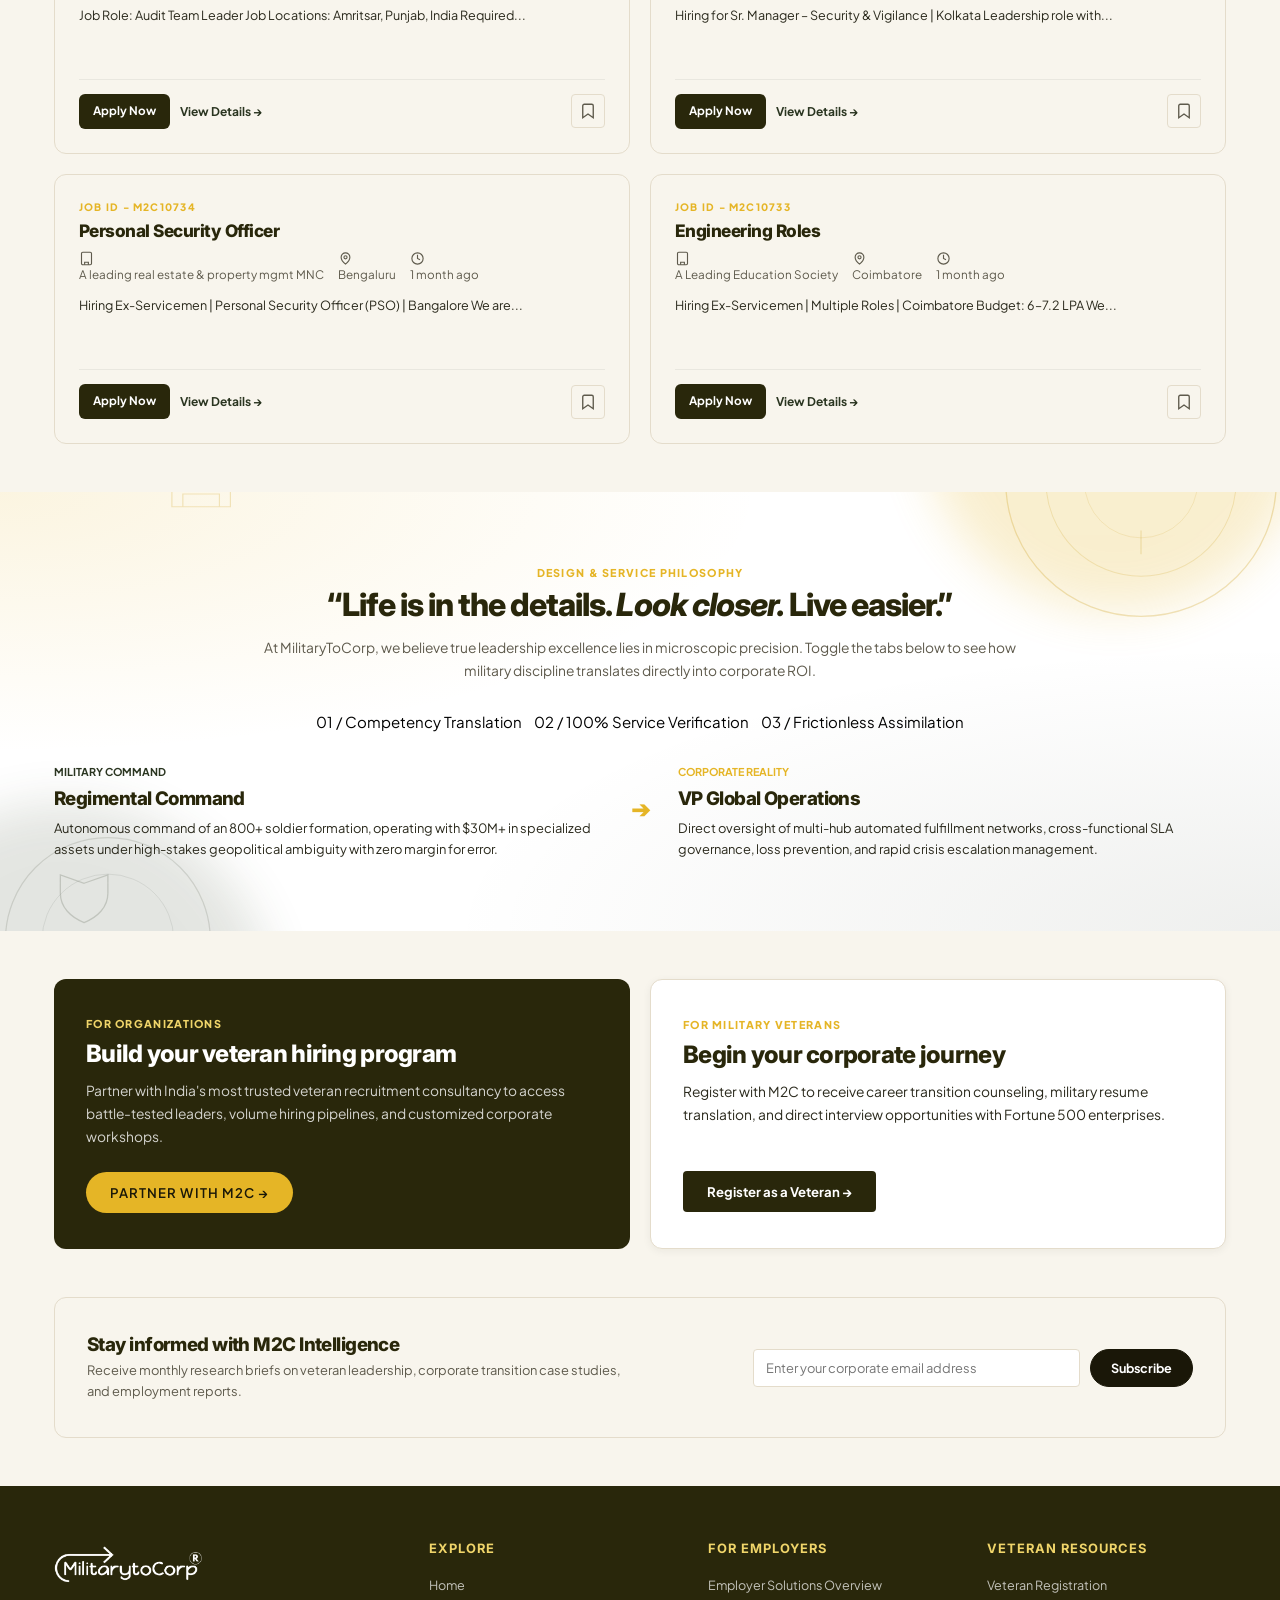
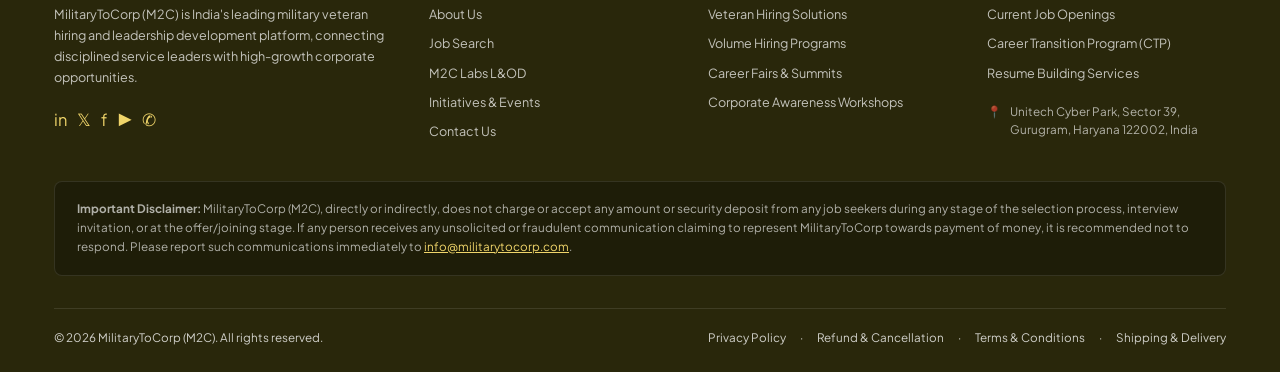
==== commit 33715ac2: "Remove the hero excellence shield component from the homepage and related files to streamline the de" ====
--- a/militarytocorp-premium-homepage.html
+++ b/militarytocorp-premium-homepage.html
@@ -217,14 +217,6 @@
       <img src="assets/veteran-hiring.png" alt="Military Veterans Transitioning to Corporate Leadership" class="hero-ref-bg">
       <div class="hero-ref-overlay"></div>
 
-      <!-- Excellence Ribbon Shield Badge pinned at top right -->
-      <div class="hero-excellence-shield">
-        <div class="shield-icon">✈</div>
-        <div class="shield-number">12+</div>
-        <span class="shield-label">Years of Excellence</span>
-        <div class="shield-stars">★★★</div>
-      </div>
-
       <!-- Carousel Navigation Arrows -->
       <button type="button" class="hero-carousel-arrow arrow-prev" aria-label="Previous Slide">‹</button>
       <button type="button" class="hero-carousel-arrow arrow-next" aria-label="Next Slide">›</button>
--- a/styles.css
+++ b/styles.css
@@ -875,60 +875,6 @@
   padding: 68px 0 84px;
 }
 
-.hero-excellence-shield {
-  position: absolute;
-  top: 22px;
-  right: 72px;
-  width: 112px;
-  background-color: rgba(20, 18, 6, 0.82);
-  border: 1.5px solid var(--bas-gold);
-  border-radius: 3px;
-  padding: 14px 8px 12px;
-  text-align: center;
-  color: #FFFFFF;
-  box-shadow: 0 8px 20px rgba(0, 0, 0, 0.28);
-  z-index: 15;
-}
-
-.shield-icon {
-  display: flex;
-  align-items: center;
-  justify-content: center;
-  color: var(--bas-gold);
-  margin-bottom: 4px;
-}
-
-.shield-icon svg {
-  transform: rotate(32deg);
-}
-
-.shield-number {
-  font-family: var(--font-serif);
-  font-size: 1.85rem;
-  font-weight: 700;
-  color: #FFFFFF;
-  line-height: 1;
-  letter-spacing: 0.01em;
-}
-
-.shield-label {
-  display: block;
-  font-size: 0.58rem;
-  font-weight: 700;
-  letter-spacing: 0.12em;
-  text-transform: uppercase;
-  color: var(--bas-gold-light);
-  margin-top: 6px;
-  line-height: 1.35;
-}
-
-.shield-stars {
-  color: var(--bas-gold);
-  font-size: 0.72rem;
-  letter-spacing: 3px;
-  margin-top: 6px;
-}
-
 .hero-carousel-arrow {
   position: absolute;
   top: 50%;
@@ -1127,7 +1073,6 @@
     padding: 48px 0 72px;
   }
 
-  .hero-excellence-shield,
   .hero-carousel-arrow {
     display: none;
   }
@@ -3556,7 +3501,6 @@
   .hero-line-brand,
   .hero-ref-tagline,
   .hero-cta-row,
-  .hero-excellence-shield,
   .offer-top > *,
   .offer-feature,
   .offer-card,
@@ -3598,7 +3542,6 @@
   .hero-line-brand,
   .hero-ref-tagline,
   .hero-cta-row,
-  .hero-excellence-shield,
   .offer-top > *,
   .offer-feature,
   .offer-card,
@@ -3645,7 +3588,6 @@
     .hero-line-brand,
     .hero-ref-tagline,
     .hero-cta-row,
-    .hero-excellence-shield,
     .offer-top > *,
     .offer-feature,
     .offer-card,
